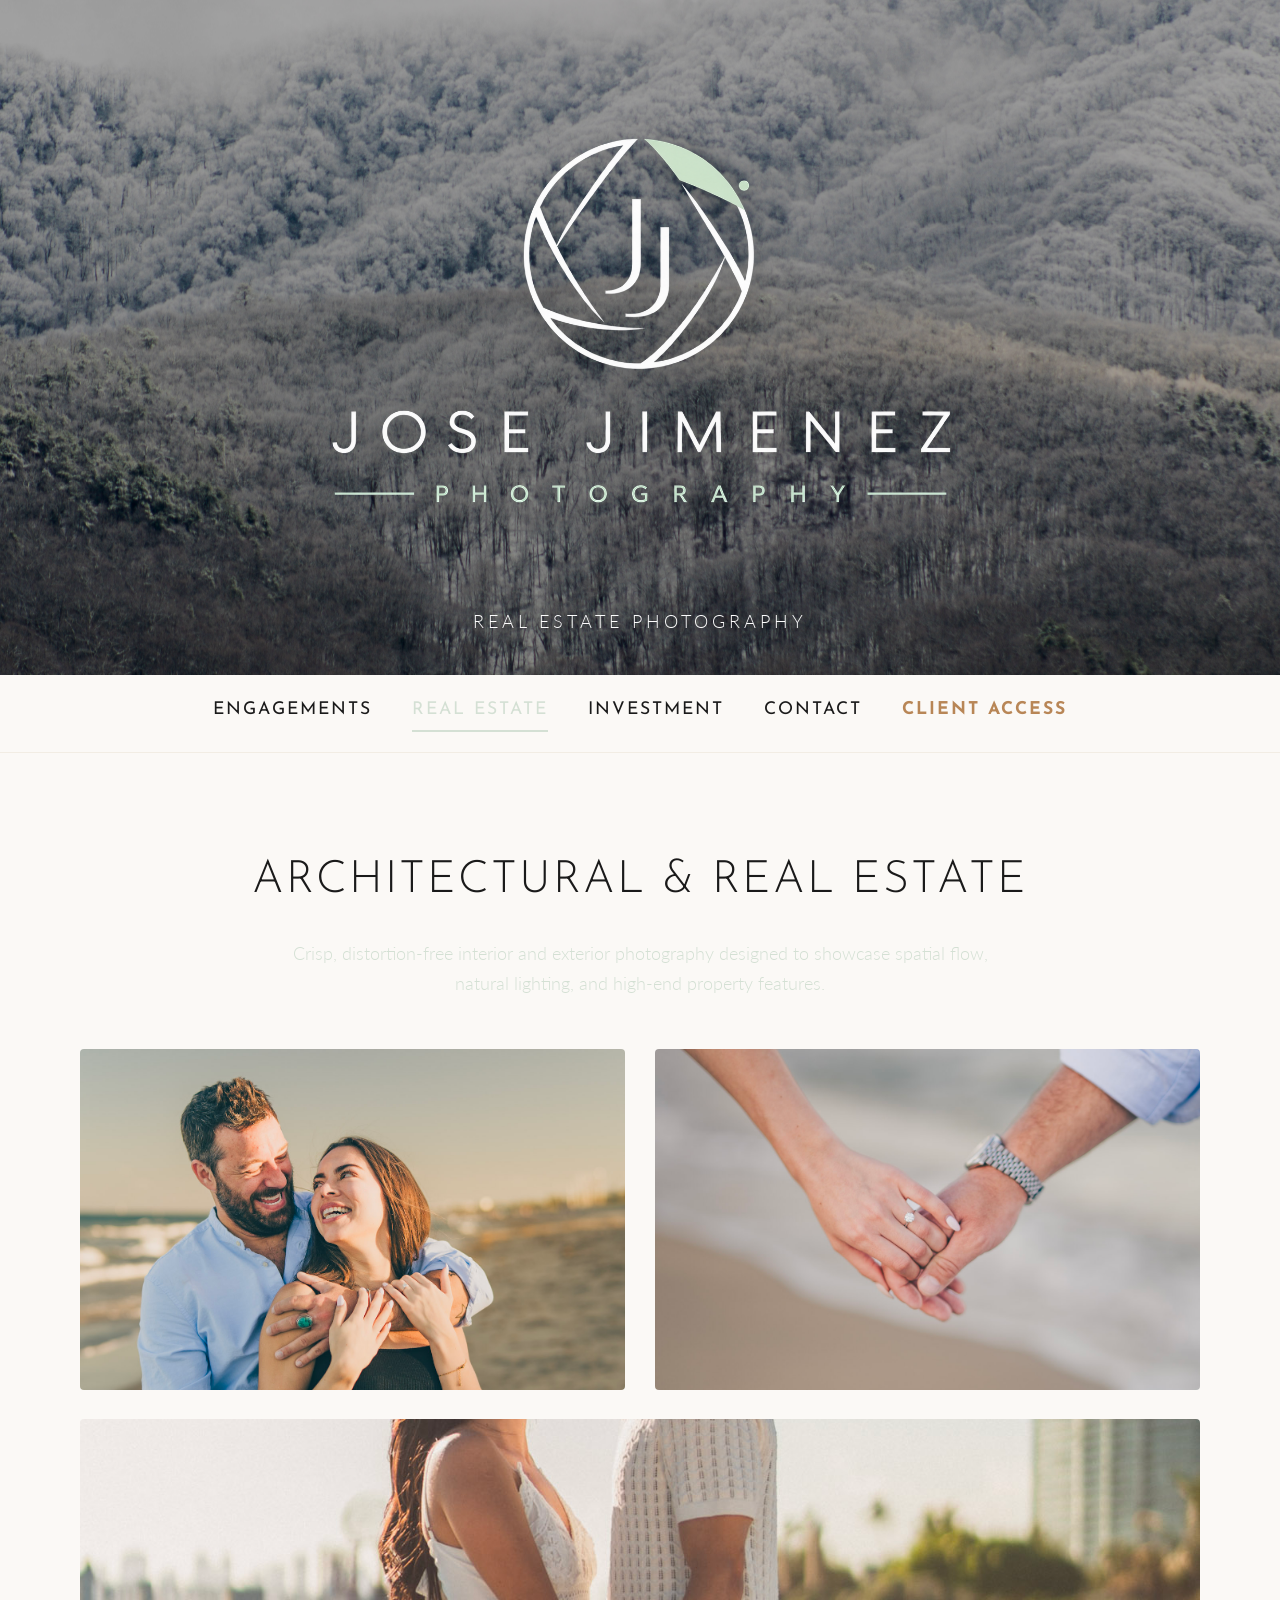
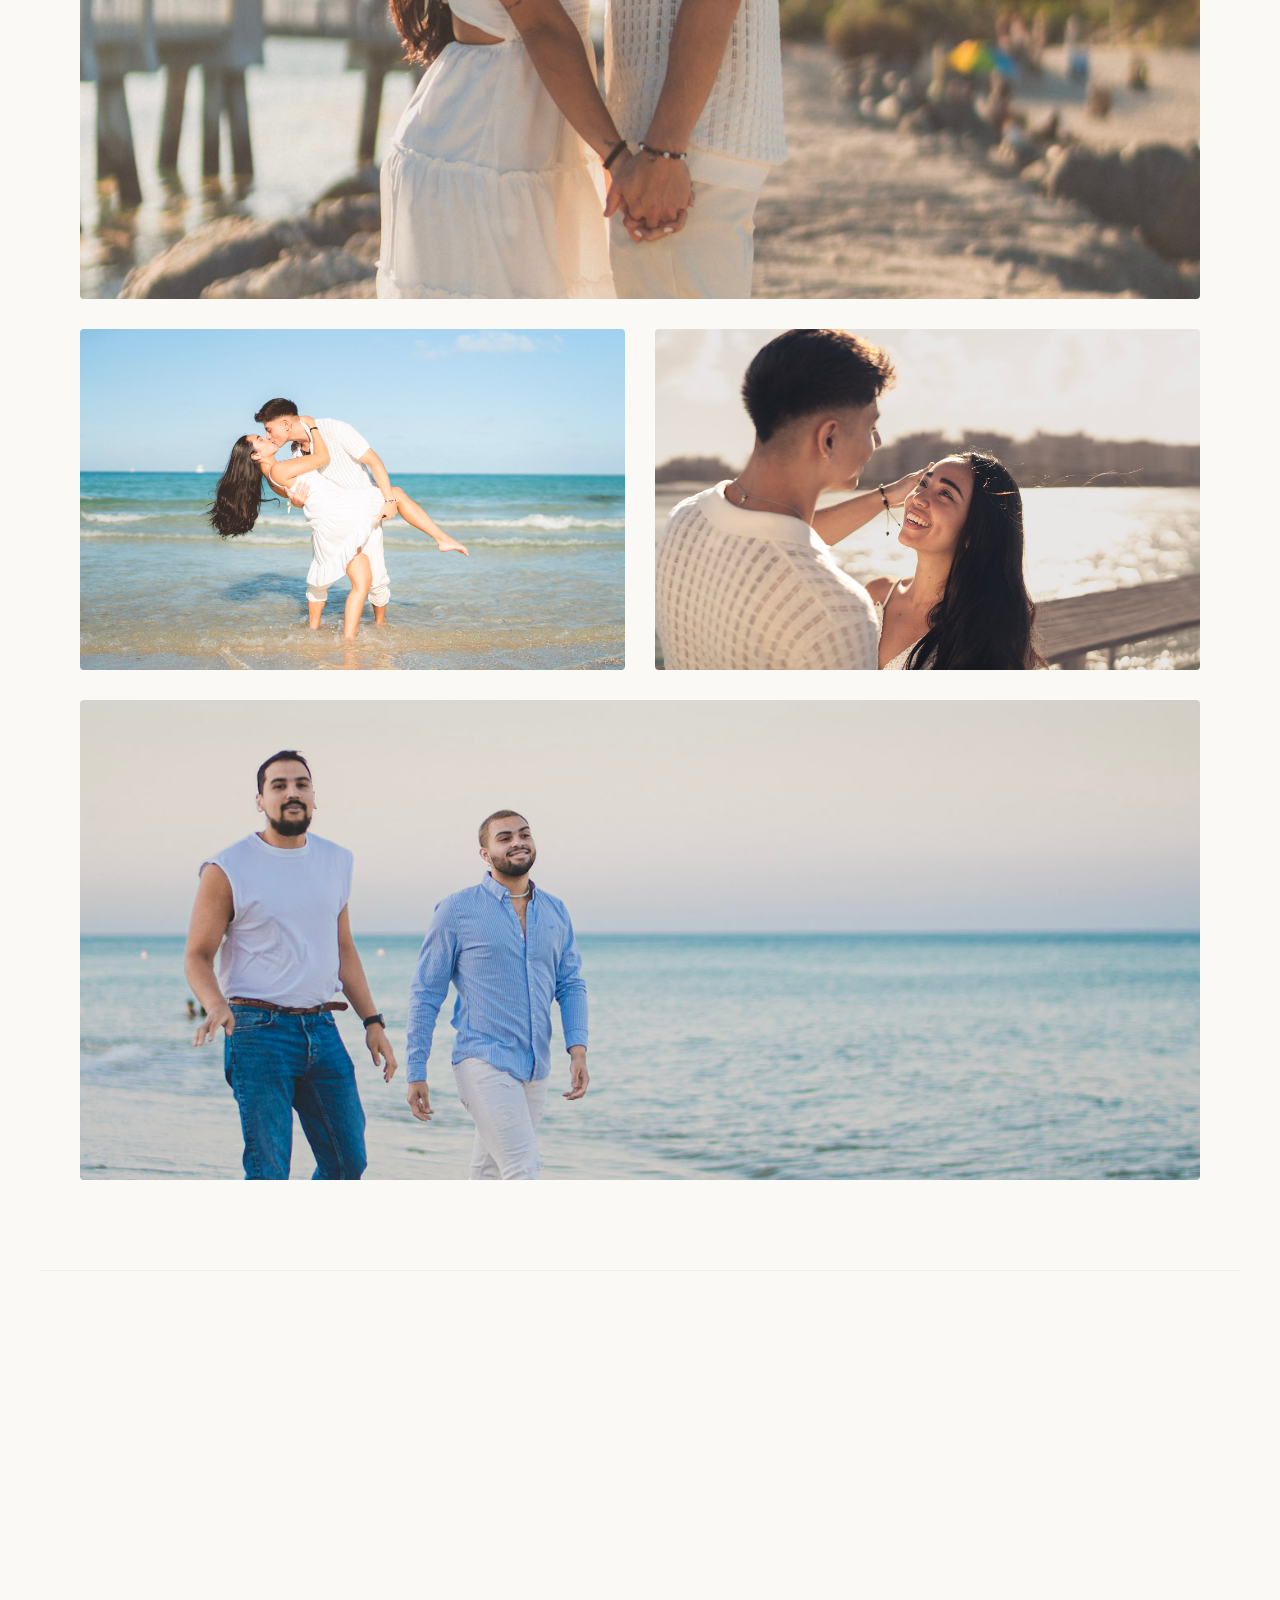
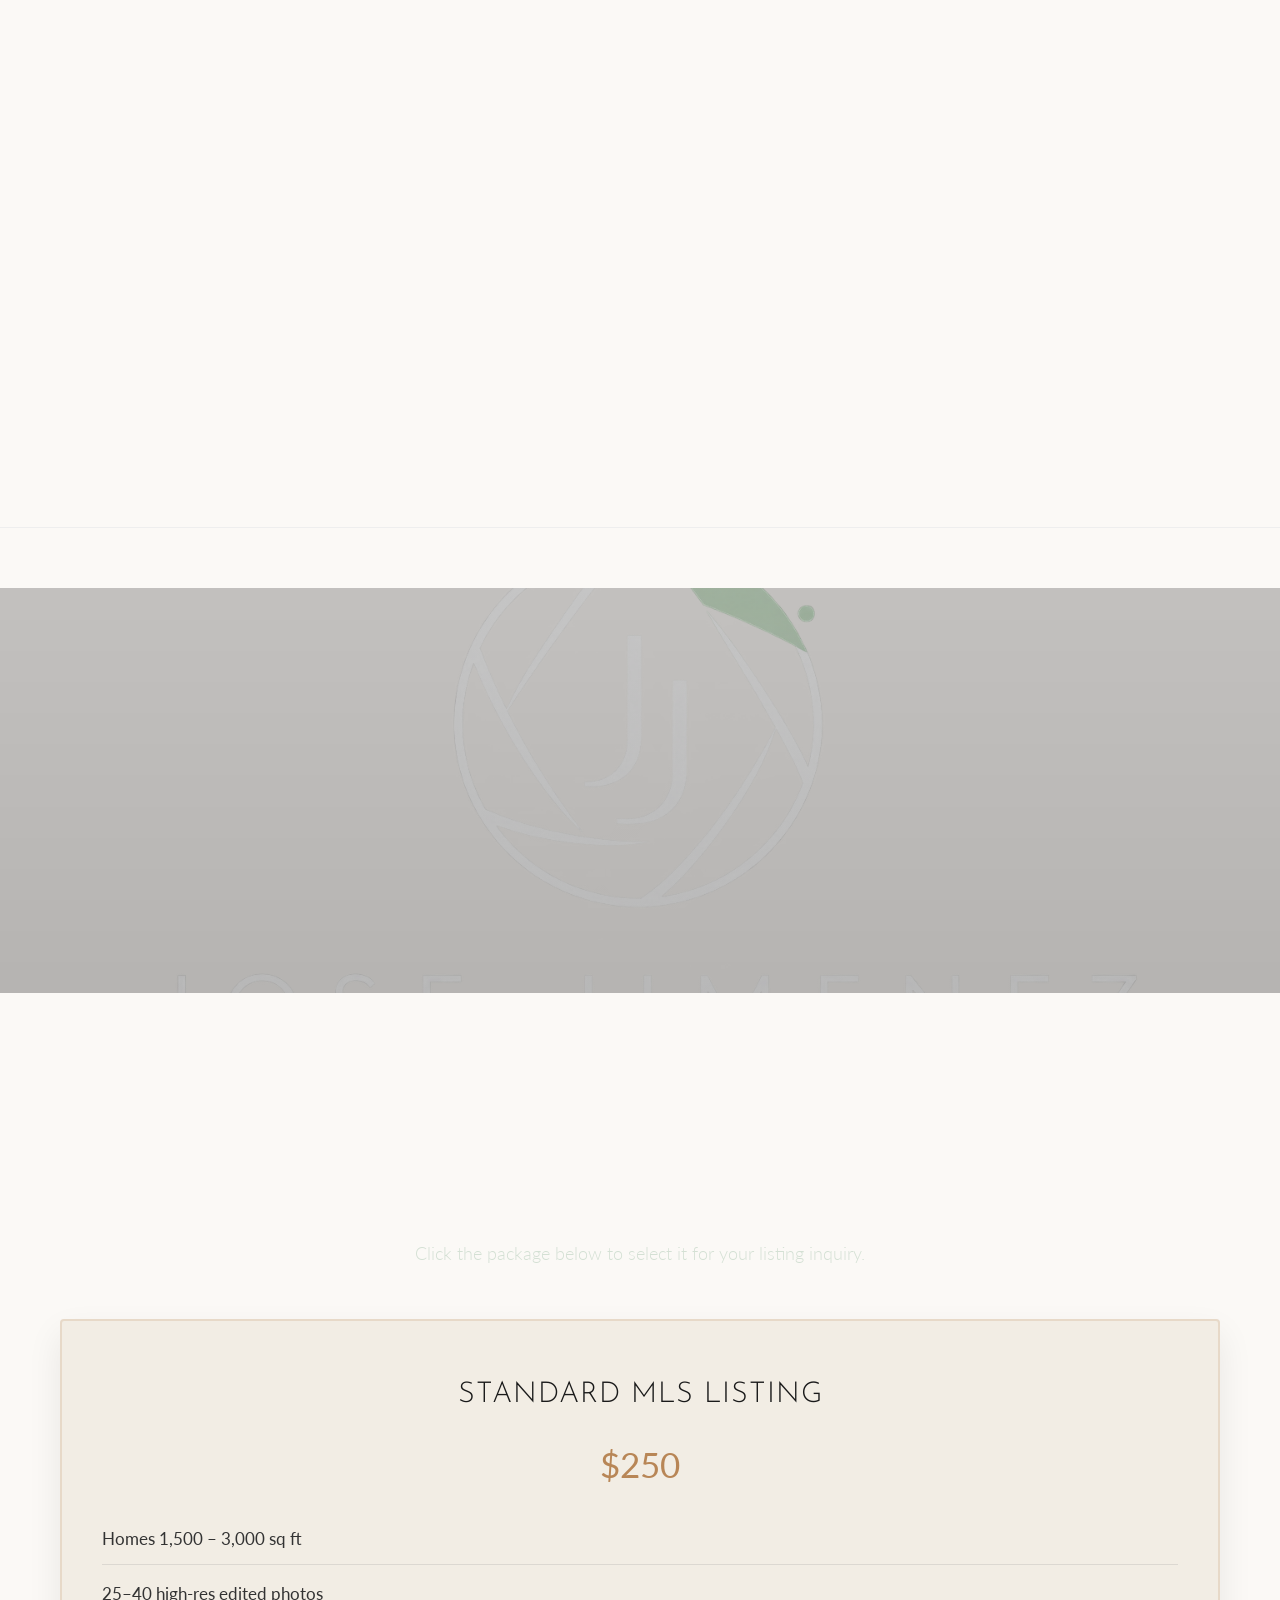
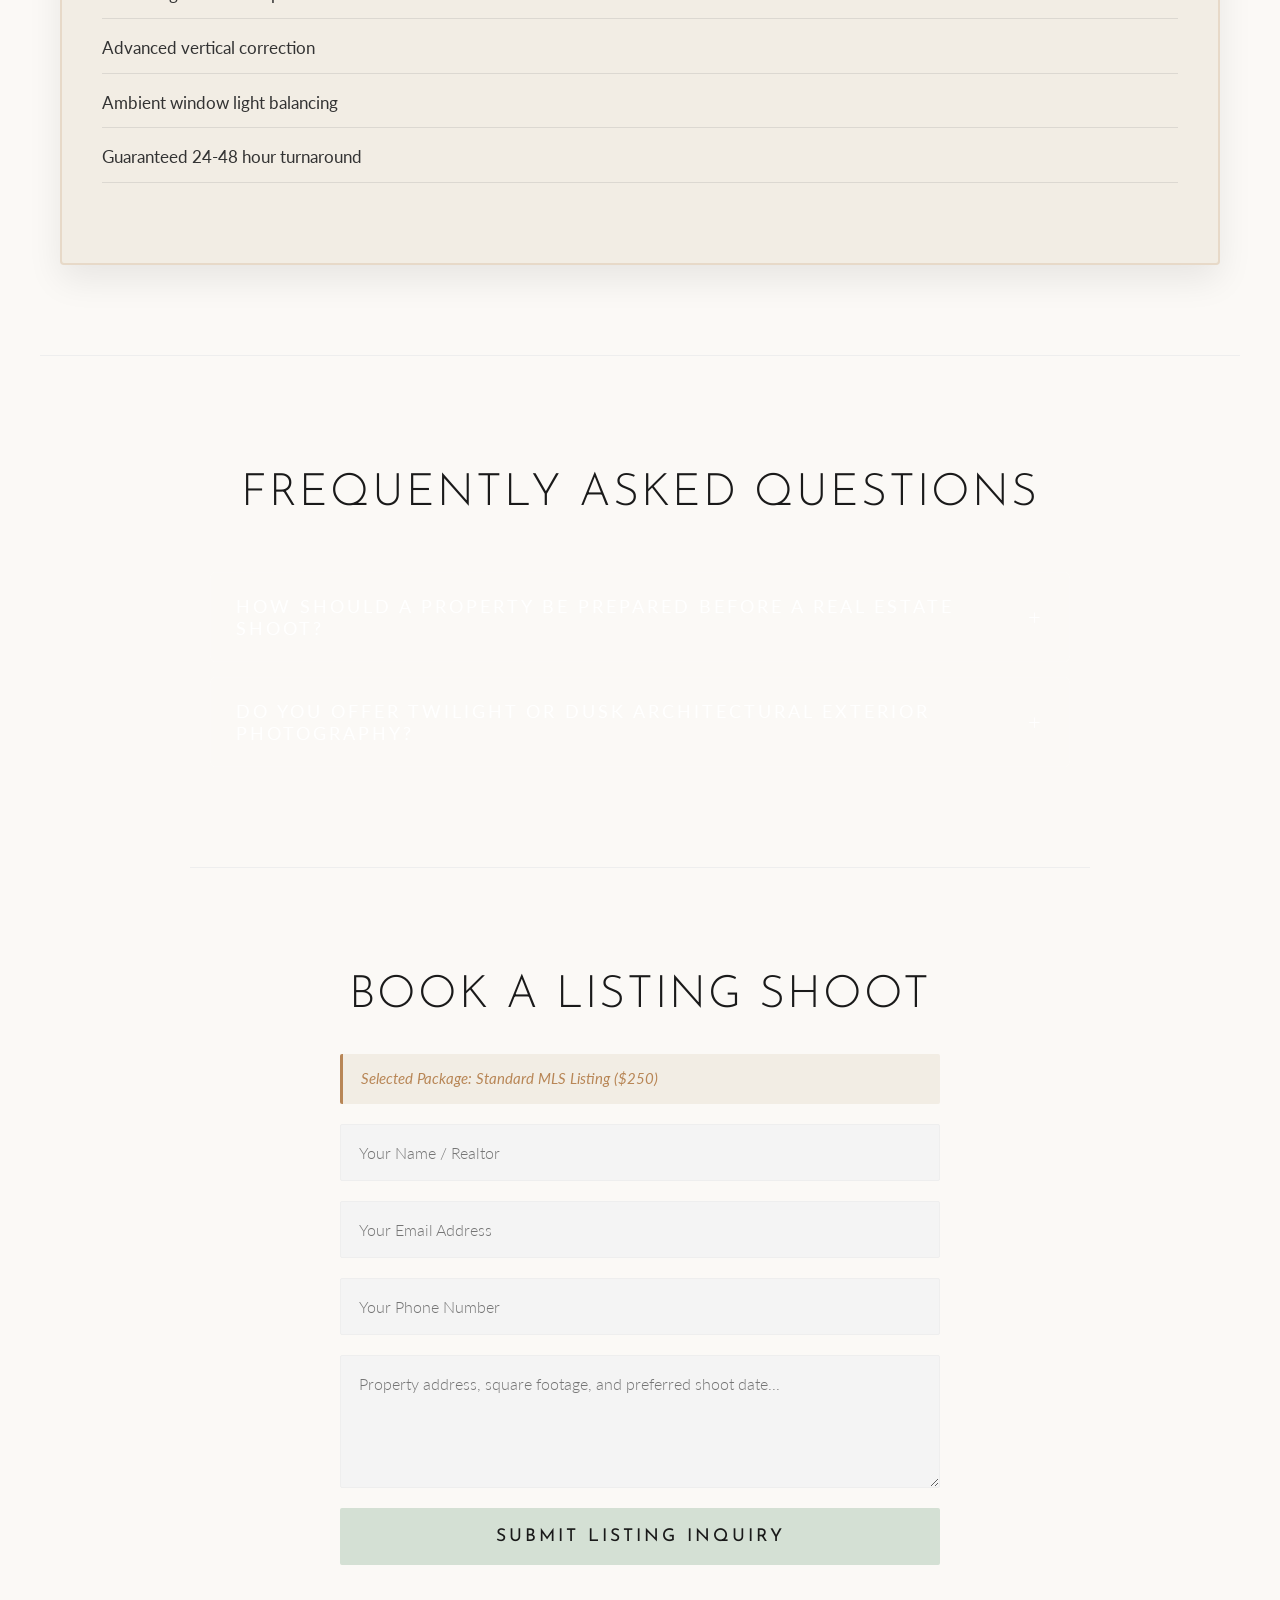
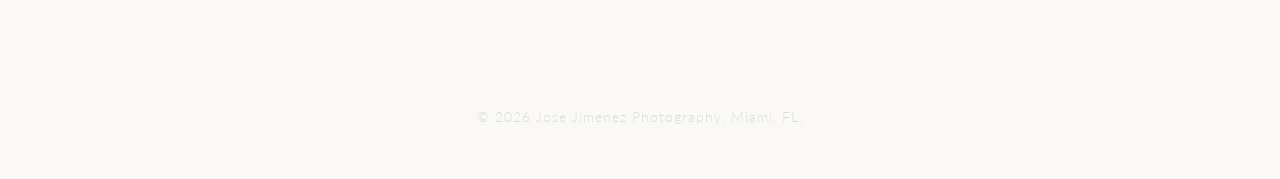
==== real-estate.html @ a9d84445 "FAQS" ====
<!DOCTYPE html>
<html lang="en">
<head>
    <meta charset="UTF-8">
    <meta name="viewport" content="width=device-width, initial-scale=1.0">
    <title>Jose Jimenez | Real Estate Photography</title>
    <link rel="stylesheet" href="style.css">
    <script src="script.js" defer></script>
	<link rel="icon" type="image/png" href="img/favicon.png">
</head>
<body class="real-estate-theme">

    <header class="realestate-hero">
		<div class="hero-bg"></div>
        <div class="hero-content reveal">
			<!-- Replaces the written name with your custom aperture logo graphic -->
			<img src="img/logo.png" alt="Jose Jimenez Photography" class="hero-logo">
			<p>Real Estate Photography</p>
		</div>
        
    </header>

    <nav>
        <a href="index.html">Engagements</a>
        <a href="real-estate.html" class="active">Real Estate</a>
        <a href="#pricing">Investment</a>
        <a href="#contact">Contact</a>
		<a href="https://josejsphoto.pixieset.com/?t=real+estate" target="_blank" class="client-portal-link">Client Access</a>
    </nav>

   <section id="real-estate">
        <h2 class="reveal">Architectural & Real Estate</h2>
        <p class="section-desc reveal">Crisp, distortion-free interior and exterior photography designed to showcase spatial flow, natural lighting, and high-end property features.</p>
        <div class="real-estate-gallery">
            <img src="img/engagements/5-DSC01386.jpg" alt="Couple laughing on beach golden hour">
            <img src="img/engagements/2-DSC01617.jpg" alt="Engagement ring detail shot">
            <img src="img/engagements/8-DSC07716.jpg" alt="Couple kissing on rocky jetty">
            <img src="img/engagements/11-DSC07548.jpg" alt="Couple playing in shallow ocean water">
            <img src="img/engagements/14-DSC07421.jpg" alt="Intimate close-up portrait by the water">
            <img src="img/engagements/7-DSC07952.jpg" alt="Couple walking relaxed on shoreline">
        </div>
    </section>
	<!-- Real Estate Carousel Section -->
    <section class="carousel-section">
        <h2 class="reveal" style="text-align: center; margin-bottom: 40px;">Property Highlights</h2>
        <div class="carousel-container reveal">
            <button class="carousel-btn prev">&#10094;</button>
            <div class="carousel-track" id="dynamic-real-estate-carousel-track">
                <!-- Populated automatically by JavaScript -->
            </div>
            <button class="carousel-btn next">&#10095;</button>
        </div>
    </section>

    <!-- Mid-Page Parallax Divider Banner -->
    <div class="divider-banner">
        <div class="divider-bg divider-realestate-bg"></div>
    </div>

    <section id="pricing">
        <h2 class="reveal">Real Estate Investment</h2>
        <p class="section-desc reveal">Click the package below to select it for your listing inquiry.</p>
        <div class="pricing-grid">
            <div class="pricing-card reveal selected-card" data-package="Standard MLS Listing ($250)">
                <h3>Standard MLS Listing</h3>
                <div class="price">$250</div>
                <ul>
                    <li>Homes 1,500 – 3,000 sq ft</li>
                    <li>25–40 high-res edited photos</li>
                    <li>Advanced vertical correction</li>
                    <li>Ambient window light balancing</li>
                    <li>Guaranteed 24-48 hour turnaround</li>
                </ul>
            </div>
        </div>
    </section>
	<!-- Frequently Asked Questions Section -->
    <section id="faq" class="faq-section">
        <h2 class="reveal" style="text-align: center; margin-bottom: 40px;">Frequently Asked Questions</h2>
        
        <div class="faq-container reveal">
            <!-- Real Estate Specific Questions -->
            <div class="faq-item">
                <button class="faq-question">
                    <span>How should a property be prepared before a real estate shoot?</span>
                    <span class="faq-icon">+</span>
                </button>
                <div class="faq-answer">
                    <p>Prior to arrival, we recommend a clean sweep: declutter countertops, tuck away personal items, turn on all interior lights and lamps, and open all window blinds to maximize natural light and spatial flow.</p>
                </div>
            </div>

            <div class="faq-item">
                <button class="faq-question">
                    <span>Do you offer twilight or dusk architectural exterior photography?</span>
                    <span class="faq-icon">+</span>
                </button>
                <div class="faq-answer">
                    <p>Yes. Twilight shoots capture dramatic evening lighting, vibrant sky tones, and a warm interior glow that instantly elevates high-end luxury listings and stands out on the MLS.</p>
                </div>
            </div>
        </div>
    </section>
    <section id="contact">
        <h2>Book a Listing Shoot</h2>
        <form class="reveal" id="contact-form">
            <!-- Live feedback indicator -->
            <div class="selected-package-indicator" id="package-display">Selected Package: Standard MLS Listing ($250)</div>
            
            <!-- Hidden input -->
            <input type="hidden" name="selected_package" id="selected-package-input" value="Standard MLS Listing ($250)">
            
            <input type="text" name="name" placeholder="Your Name / Realtor" required>
            <input type="email" name="email" placeholder="Your Email Address" required>
            <input type="tel" name="phone" placeholder="Your Phone Number" required>
            <textarea name="message" rows="5" placeholder="Property address, square footage, and preferred shoot date..." required></textarea>
            <button type="submit">Submit Listing Inquiry</button>
        </form>
    </section>

    <footer>
        <p>&copy; 2026 Jose Jimenez Photography. Miami, FL.</p>
    </footer>
	<!-- Lightbox Modal for Full-Size Image Viewing with Navigation -->
	<div id="lightbox-modal" class="lightbox">
		<span class="lightbox-close">&times;</span>
		<button class="lightbox-nav lightbox-prev">&#10094;</button>
		<img class="lightbox-content" id="lightbox-img" alt="Enlarged View">
		<button class="lightbox-nav lightbox-next">&#10095;</button>
	</div>
</body>
</html>
---- style.css ----
/* Import Google Fonts: Josefin Sans and Lato */
@import url('https://fonts.googleapis.com/css2?family=Josefin+Sans:wght@300;400&family=Lato:wght@300;400;700&display=swap');

/* ==========================================
   GLOBAL THEME VARIABLES (System Dark/Light)
   ========================================== */
:root {
    /* Default Light Mode */
    --bg: #fdfdfd;
    --surface: #f4f4f4;
    --secondary: #f4f4f4;
    --primary: #1a1a1a;
    --text: #333333;
    --card-bg: #ffffff;
    --accent: #d4e0d4;
    --pastel-green: #d4e0d4;
    --green-hover: #b8ccb8;
    --border-color: #eee;

    /* Real Estate Warm & Wood Notes (Light Mode) */
    --re-bg: #fbf9f6;         /* Warm Alabaster */
    --re-surface: #f2ede4;    /* Soft Warm Linen */
    --re-wood-dark: #3a2e26;  /* Rich Walnut */
    --re-wood-warm: #b88656;  /* Amber Teak Accent */
    --re-text: #2c2521;       /* Deep Espresso Text */
}

/* Automatic Device Dark Mode Detection */
@media (prefers-color-scheme: dark) {
    :root {
        --bg: #1a1a1a;
        --surface: #242424;
        --secondary: #242424;
        --primary: #fdfdfd;
        --text: #e0e0e0;
        --card-bg: #222222;
        --accent: #d4e0d4;
        --pastel-green: #d4e0d4;
        --green-hover: #c2d1c2;
        --border-color: #333333;

        /* Real Estate Warm & Wood Notes (Dark Mode) */
        --re-bg: #141210;         /* Deep Charcoal-Black */
        --re-surface: #1e1a17;    /* Dark Espresso Surface */
        --re-wood-dark: #f2ede4;  /* Light Warm Cream Contrast */
        --re-wood-warm: #d49f6b;  /* Warm Honey Oak Accent */
        --re-text: #f5f2ed;       /* Warm Off-White Text */
    }
}

/* ==========================================
   BASE & LAYOUT STYLES
   ========================================== */
* { 
    margin: 0; 
    padding: 0; 
    box-sizing: border-box; 
}

body { 
    font-family: 'Lato', sans-serif; 
    font-weight: 400;
    color: var(--text); 
    background: var(--bg); 
    line-height: 1.7; 
    overflow-x: hidden;
    transition: background-color 0.3s ease, color 0.3s ease;
}

h1, h2, h3 {
    font-family: 'Josefin Sans', sans-serif;
    font-weight: 300;
    color: var(--primary);
}

/* Navigation */
nav { 
    display: flex; 
    justify-content: center; 
    gap: 40px; 
    padding: 20px; 
    background: var(--bg); 
    position: sticky; 
    top: 0; 
    z-index: 100; 
    border-bottom: 1px solid var(--border-color); 
    backdrop-filter: blur(8px); 
}

nav a { 
    text-decoration: none; 
    color: var(--primary); 
    font-family: 'Josefin Sans', sans-serif; 
    font-weight: 400; 
    font-size: 1.1rem; 
    text-transform: uppercase; 
    letter-spacing: 2px; 
    transition: color 0.3s, border-bottom 0.3s; 
    padding-bottom: 5px; 
    border-bottom: 2px solid transparent; 
}

nav a:hover, nav a.active { 
    color: var(--accent); 
    border-bottom: 2px solid var(--pastel-green); 
}

/* Main Hero Banner Parallax */
header { 
    height: 75vh; 
    display: flex; 
    flex-direction: column; 
    justify-content: center; 
    align-items: center; 
    text-align: center; 
    padding: 20px;
    position: relative;
    overflow: hidden;
}

.hero-bg, .divider-bg {
    position: absolute;
    top: -50%;
    left: 0;
    width: 100%;
    height: 200%;
    background-size: cover;
    background-repeat: no-repeat;
    will-change: transform;
    z-index: 0;
}

.engagement-hero .hero-bg {
    background: linear-gradient(rgba(0, 0, 0, 0.3), rgba(0, 0, 0, 0.4)), url('img/engagements/9-DSC07675.jpg') center center / cover no-repeat fixed;
    background-position: center;
}

.realestate-hero .hero-bg {
    background: linear-gradient(rgba(0, 0, 0, 0.3), rgba(0, 0, 0, 0.4)), url('img/real-estate/2-DSC06690.jpg') center center / cover no-repeat fixed;
    background-position: center;
}

header h1, header p, .hero-content {
    position: relative;
    z-index: 1;
}

header h1 { 
    font-size: 4.5rem; 
    letter-spacing: 6px; 
    text-transform: uppercase; 
    color: #fff; 
    text-shadow: 0 4px 15px rgba(0,0,0,0.4); 
}

header p { 
    font-size: 1.15rem; 
    font-weight: 300; 
    color: #fdfdfd; 
    margin-top: 15px; 
    letter-spacing: 4px; 
    text-transform: uppercase; 
    font-family: 'Lato', sans-serif; 
    text-shadow: 0 2px 10px rgba(0,0,0,0.4); 
}

/* Hero Logo Replacement */
.hero-logo {
    max-width: 800px;
    width: 100%;
    height: auto;
    margin-bottom: 12px;
    filter: drop-shadow(0 4px 15px rgba(0, 0, 0, 0.4));
}
/* Highlight the Client Access nav item */
.client-portal-link {
    color: var(--re-wood-warm, var(--primary)) !important;
    font-weight: 700 !important;
}
/* Mid-Page Parallax Divider Banners */
.divider-banner {
    height: 45vh;
    margin: 60px 0;
    position: relative;
    overflow: hidden;
    display: flex;
    align-items: center;
    justify-content: center;
}

.divider-engagement-bg {
    background: linear-gradient(rgba(0, 0, 0, 0.2), rgba(0, 0, 0, 0.3)), 
                url('img/engagements/1-DSC01633.jpg') center center / cover no-repeat;
    background-position: center 1%;            
}

.divider-realestate-bg {
    background: linear-gradient(rgba(0, 0, 0, 0.2), rgba(0, 0, 0, 0.3)), 
                url('img/real-estate/1.png') center center / cover no-repeat;
     background-position: center 20%;
}

section { 
    padding: 90px 20px; 
    max-width: 1200px; 
    margin: 0 auto; 
    border-bottom: 1px solid var(--border-color); 
}

section:last-of-type { 
    border-bottom: none; 
}

h2 { 
    text-align: center; 
    font-size: 2.8rem; 
    margin-bottom: 20px; 
    letter-spacing: 2px; 
    text-transform: uppercase; 
}

.section-desc { 
    text-align: center; 
    max-width: 700px; 
    margin: 0 auto 50px; 
    color: var(--accent); 
    font-size: 1.1rem; 
    font-weight: 300; 
}

.gallery { 
    display: grid; 
    grid-template-columns: repeat(auto-fit, minmax(350px, 1fr)); 
    gap: 30px; 
}

.gallery img { 
    width: 100%; 
    height: 500px; 
    object-fit: cover; 
    border-radius: 2px; 
    transition: transform 0.5s ease, box-shadow 0.5s ease; 
    background: #eee; 
}

.gallery img:hover { 
    transform: translateY(-5px) scale(1.02); 
    box-shadow: 0 15px 30px rgba(0,0,0,0.15); 
}

.pricing-grid { 
    display: grid; 
    grid-template-columns: repeat(auto-fit, minmax(300px, 1fr)); 
    gap: 40px; 
    margin-top: 50px; 
}

.pricing-card { 
    background: var(--card-bg); 
    color: var(--text);
    padding: 50px 40px; 
    border-radius: 4px; 
    text-align: center; 
    cursor: pointer;
    border: 2px solid transparent;
    transition: transform 0.4s cubic-bezier(0.25, 0.46, 0.45, 0.94), 
                box-shadow 0.4s cubic-bezier(0.25, 0.46, 0.45, 0.94), 
                border-color 0.3s ease;
    box-shadow: 0 4px 15px rgba(0, 0, 0, 0.04); 
}

.pricing-card:hover { 
    transform: translateY(-5px); 
}

.pricing-card.selected-card {
    border-color: var(--primary);
    box-shadow: 0 15px 35px rgba(0, 0, 0, 0.08);
}

.pricing-card h3 { 
    margin-bottom: 15px; 
    font-size: 1.8rem; 
    letter-spacing: 1px; 
    text-transform: uppercase; 
}

.pricing-card .price { 
    font-size: 2.2rem; 
    font-weight: 400; 
    margin-bottom: 30px; 
    font-family: 'Lato', sans-serif; 
    color: var(--primary); 
}

.pricing-card ul { 
    list-style: none; 
    text-align: left; 
    margin-bottom: 30px; 
}

.pricing-card ul li { 
    margin-bottom: 15px; 
    font-size: 1.05rem; 
    font-weight: 400; 
    border-bottom: 1px solid rgba(128, 128, 128, 0.2); 
    padding-bottom: 10px; 
    color: var(--text); 
}

form { 
    display: flex; 
    flex-direction: column; 
    gap: 20px; 
    max-width: 600px; 
    margin: 0 auto; 
}

input, select, textarea { 
    width: 100%; 
    padding: 18px; 
    border: 1px solid var(--border-color); 
    border-radius: 2px; 
    font-family: 'Lato', sans-serif; 
    font-size: 1rem; 
    font-weight: 300; 
    background: var(--surface); 
    color: var(--text);
    transition: border-color 0.3s; 
}

input:focus, select:focus, textarea:focus { 
    outline: none; 
    border-color: var(--pastel-green); 
    background: var(--card-bg); 
}

button { 
    padding: 20px; 
    background: var(--pastel-green); 
    color: var(--primary); 
    border: none; 
    border-radius: 2px; 
    cursor: pointer; 
    text-transform: uppercase; 
    letter-spacing: 3px; 
    font-family: 'Josefin Sans', sans-serif; 
    font-size: 1.1rem; 
    font-weight: 400; 
    transition: background 0.3s, color 0.3s; 
}

button:hover { 
    background: var(--green-hover); 
    color: var(--primary); 
}

/* Live Selected Package Indicator & Add-on Box */
.selected-package-indicator {
    font-family: 'Lato', sans-serif;
    font-size: 0.95rem;
    color: var(--accent);
    font-style: italic;
    background: var(--surface);
    padding: 12px 18px;
    border-left: 3px solid var(--pastel-green);
    border-radius: 2px;
}

.addon-container {
    background: var(--surface);
    border: 1px solid var(--border-color);
    padding: 16px 20px;
    border-radius: 2px;
    display: flex;
    align-items: center;
    gap: 12px;
    font-family: 'Lato', sans-serif;
    font-size: 0.95rem;
    color: var(--text);
    transition: all 0.3s ease;
}

.addon-container input[type="checkbox"] {
    width: 18px;
    height: 18px;
    accent-color: var(--primary);
    cursor: pointer;
}

.addon-container label {
    cursor: pointer;
    font-weight: 400;
}

footer { 
    text-align: center; 
    padding: 50px; 
    color: var(--accent); 
    font-size: 0.9rem; 
    font-weight: 300; 
    letter-spacing: 1px; 
}

/* Modern Sleek Carousel */
.carousel-section {
    padding: 90px 0;
    max-width: 100%;
    overflow: hidden;
    border-bottom: 1px solid var(--border-color);
}

.carousel-container {
    position: relative;
    max-width: 1300px;
    margin: 0 auto;
    padding: 0 40px;
}

.carousel-track {
    display: flex;
    gap: 30px;
    overflow-x: auto;
    scroll-snap-type: x mandatory;
    scroll-behavior: smooth;
    -webkit-overflow-scrolling: touch;
    padding: 20px 0;
}

.carousel-track::-webkit-scrollbar {
    display: none;
}

.carousel-card {
    flex: 0 0 400px;
    height: 520px;
    scroll-snap-align: start;
    border-radius: 2px;
    overflow: hidden;
    background: var(--surface);
    position: relative;
    box-shadow: 0 10px 30px rgba(0,0,0,0.04);
}

.carousel-card img {
    width: 100%;
    height: 100%;
    object-fit: cover;
    transition: transform 0.6s cubic-bezier(0.25, 0.46, 0.45, 0.94);
}

.carousel-card:hover img {
    transform: scale(1.04);
}

/* Carousel Navigation Buttons */
.carousel-btn {
    position: absolute;
    top: 50%;
    transform: translateY(-50%);
    background: var(--card-bg);
    border: 1px solid var(--border-color);
    color: var(--primary);
    width: 55px;
    height: 55px;
    border-radius: 50%;
    cursor: pointer;
    z-index: 10;
    display: flex;
    align-items: center;
    justify-content: center;
    font-size: 1.2rem;
    transition: all 0.3s ease;
    box-shadow: 0 4px 20px rgba(0,0,0,0.08);
}

.carousel-btn:hover {
    background: var(--pastel-green);
    border-color: var(--pastel-green);
}

.carousel-btn.prev { left: -10px; }
.carousel-btn.next { right: -10px; }

/* Floating Success Toast Notification */
.toast-notification {
    position: fixed;
    bottom: 30px;
    right: 30px;
    background: var(--primary);
    color: var(--bg);
    padding: 16px 28px;
    border-radius: 4px;
    font-family: 'Lato', sans-serif;
    font-size: 0.95rem;
    letter-spacing: 1px;
    box-shadow: 0 10px 30px rgba(0,0,0,0.15);
    transform: translateY(100px);
    opacity: 0;
    transition: all 0.4s cubic-bezier(0.25, 0.46, 0.45, 0.94);
    z-index: 1000;
}

.toast-notification.show {
    transform: translateY(0);
    opacity: 1;
}

/* Apple-style Smooth Scroll Reveal Classes (Only active when JS is running) */
body.js-loaded .reveal {
    opacity: 0;
    transform: translateY(40px);
    transition: all 0.8s cubic-bezier(0.25, 0.46, 0.45, 0.94);
}

body.js-loaded .reveal.active {
    opacity: 1;
    transform: translateY(0);
}

/* ==========================================
   REAL ESTATE PAGE: WARM WOOD THEME OVERRIDES
   ========================================== */
body.real-estate-theme {
    background-color: var(--re-bg);
    color: var(--re-text);
}

body.real-estate-theme nav {
    background-color: var(--re-bg);
    border-bottom: 1px solid var(--re-surface);
}

body.real-estate-theme .pricing-card {
    background: var(--re-surface);
    border-color: rgba(184, 134, 86, 0.2);
}

body.real-estate-theme .pricing-card .price {
    color: var(--re-wood-warm);
}

body.real-estate-theme .addon-container {
    background: var(--re-surface);
    border-color: rgba(184, 134, 86, 0.3);
    color: var(--re-text);
}

body.real-estate-theme .selected-package-indicator {
    background: var(--re-surface);
    border-left-color: var(--re-wood-warm);
    color: var(--re-wood-warm);
}
/* ==========================================
   MOBILE RESPONSIVENESS FIXES (Phones & Small Viewports)
   ========================================== */
@media (max-width: 768px) {
    /* Make Navigation Scrollable & Compact on Mobile */
    nav {
        gap: 20px;
        padding: 15px 20px;
        justify-content: flex-start;
        overflow-x: auto;
        -webkit-overflow-scrolling: touch;
        white-space: nowrap;
    }

    nav::-webkit-scrollbar {
        display: none; /* Hide scrollbar for a clean Apple aesthetic */
    }

    nav a {
        font-size: 0.9rem;
        letter-spacing: 1px;
    }

    /* Scale Down Hero Logo & Subtitle for Phones */
    .hero-logo {
        max-width: 240px;
    }

    header p {
        font-size: 0.85rem;
        letter-spacing: 2px;
        padding: 0 15px;
    }

    /* Adjust Section Headings for Mobile */
    h2 {
        font-size: 2.1rem;
    }

    section {
        padding: 60px 15px;
    }

    /* Adjust Carousel Card Width for Smaller Screens */
    .carousel-card {
        flex: 0 0 300px;
        height: 400px;
    }
}
/* ==========================================
   EDITORIAL GALLERY SCROLL-IN ANIMATION
   ========================================== */
.gallery img {
    opacity: 0;
    transition: transform 0.8s cubic-bezier(0.16, 1, 0.3, 1), 
                opacity 0.8s cubic-bezier(0.16, 1, 0.3, 1);
    will-change: transform, opacity;
}

/* Odd images start shifted left */
.gallery img:nth-child(odd) {
    transform: translateX(-60px) translateY(30px);
}

/* Even images start shifted right */
.gallery img:nth-child(even) {
    transform: translateX(60px) translateY(30px);
}

/* When active, they glide home */
.gallery img.active {
    opacity: 1;
    transform: translateX(0) translateY(0);
}
/* Smooth Hover Zoom Effect for Gallery Images */
.gallery img.active:hover {
    transform: scale(1.03);
    transition: transform 0.4s cubic-bezier(0.16, 1, 0.3, 1), box-shadow 0.4s ease;
    box-shadow: 0 15px 30px rgba(0, 0, 0, 0.3);
    cursor: pointer;
}
/* ==========================================
   LIGHTBOX MODAL STYLES
   ========================================== */
.lightbox {
    display: none;
    position: fixed;
    z-index: 2000;
    top: 0;
    left: 0;
    width: 100%;
    height: 100%;
    background-color: rgba(0, 0, 0, 0.92);
    backdrop-filter: blur(10px);
    -webkit-backdrop-filter: blur(10px);
    justify-content: center;
    align-items: center;
    opacity: 0;
    transition: opacity 0.3s ease;
}

.lightbox.show {
    display: flex;
    opacity: 1;
}

.lightbox-content {
    max-width: 90%;
    max-height: 85vh;
    object-fit: contain;
    border-radius: 4px;
    box-shadow: 0 25px 50px rgba(0, 0, 0, 0.6);
    transform: scale(0.95);
    transition: transform 0.4s cubic-bezier(0.16, 1, 0.3, 1);
}

.lightbox.show .lightbox-content {
    transform: scale(1);
}

.lightbox-close {
    position: absolute;
    top: 25px;
    right: 35px;
    color: #fff;
    font-size: 45px;
    font-weight: 200;
    cursor: pointer;
    transition: color 0.2s ease;
    z-index: 2001;
}

.lightbox-close:hover {
    color: #d4af37;
}
/* ==========================================
   LIGHTBOX NAVIGATION BUTTONS & TOUCH STYLES
   ========================================== */
.lightbox-nav {
    position: absolute;
    top: 50%;
    transform: translateY(-50%);
    background: rgba(255, 255, 255, 0.1);
    color: #fff;
    border: none;
    font-size: 28px;
    padding: 15px 20px;
    cursor: pointer;
    border-radius: 50%;
    transition: background 0.3s ease, color 0.3s ease, transform 0.2s ease;
    z-index: 2001;
    user-select: none;
}

.lightbox-nav:hover {
    background: rgba(255, 255, 255, 0.25);
    color: #d4af37;
    transform: translateY(-50%) scale(1.05);
}

.lightbox-prev {
    left: 30px;
}

.lightbox-next {
    right: 30px;
}

/* Mobile Adjustments for Lightbox Arrows */
@media (max-width: 768px) {
    .lightbox-nav {
        padding: 10px 14px;
        font-size: 20px;
    }
    .lightbox-prev {
        left: 12px;
    }
    .lightbox-next {
        right: 12px;
    }
}
/* ==========================================
   REAL ESTATE CINEMATIC LANDSCAPE GALLERY
   ========================================== */
.real-estate-gallery {
    display: grid;
    grid-template-columns: repeat(2, 1fr);
    gap: 30px;
    max-width: 1300px;
    margin: 0 auto;
    padding: 0 20px;
}

.real-estate-gallery img {
    width: 100%;
    height: auto;
    aspect-ratio: 16 / 10; /* Clean cinematic horizontal ratio */
    object-fit: cover;
    border-radius: 4px;
    opacity: 0;
    transform: translateY(30px);
    transition: transform 0.8s cubic-bezier(0.16, 1, 0.3, 1), 
                opacity 0.8s cubic-bezier(0.16, 1, 0.3, 1);
    will-change: transform, opacity;
}

/* Make every 3rd image span both columns for an architectural feature look */
.real-estate-gallery img:nth-child(3n) {
    grid-column: span 2;
    aspect-ratio: 21 / 9; /* Ultra-wide panoramic feel */
}

.real-estate-gallery img.active {
    opacity: 1;
    transform: translateY(0);
}

.real-estate-gallery img.active:hover {
    transform: scale(1.02);
    transition: transform 0.4s cubic-bezier(0.16, 1, 0.3, 1), box-shadow 0.4s ease;
    box-shadow: 0 20px 40px rgba(0, 0, 0, 0.4);
    cursor: pointer;
}

/* Mobile Responsiveness for Real Estate Gallery */
@media (max-width: 768px) {
    .real-estate-gallery {
        grid-template-columns: 1fr;
    }
    .real-estate-gallery img:nth-child(3n) {
        grid-column: span 1;
        aspect-ratio: 16 / 10;
    }
}
/* ==========================================
   FAQ SECTION STYLES
   ========================================== */
.faq-section {
    padding: 100px 20px;
    max-width: 900px;
    margin: 0 auto;
}

.faq-container {
    display: flex;
    flex-direction: column;
    gap: 15px;
}

.faq-item {
    background: rgba(255, 255, 255, 0.03);
    border: 1px solid rgba(255, 255, 255, 0.08);
    border-radius: 6px;
    overflow: hidden;
    transition: border-color 0.3s ease;
}

.faq-item:hover {
    border-color: rgba(212, 175, 55, 0.4);
}

.faq-question {
    width: 100%;
    background: none;
    border: none;
    color: #fff;
    font-family: inherit;
    font-size: 18px;
    font-weight: 400;
    text-align: left;
    padding: 22px 25px;
    cursor: pointer;
    display: flex;
    justify-content: space-between;
    align-items: center;
    transition: color 0.3s ease;
}

.faq-question:hover {
    color: #d4af37;
}

.faq-icon {
    font-size: 22px;
    font-weight: 300;
    transition: transform 0.3s cubic-bezier(0.16, 1, 0.3, 1);
}

.faq-item.active .faq-icon {
    transform: rotate(45deg);
    color: #d4af37;
}

.faq-answer {
    max-height: 0;
    overflow: hidden;
    transition: max-height 0.4s cubic-bezier(0.16, 1, 0.3, 1), padding 0.4s ease;
    padding: 0 25px;
    color: #b0b0b0;
    font-size: 15px;
    line-height: 1.7;
}

.faq-item.active .faq-answer {
    max-height: 200px; /* Expands smoothly */
    padding: 0 25px 25px 25px;
}
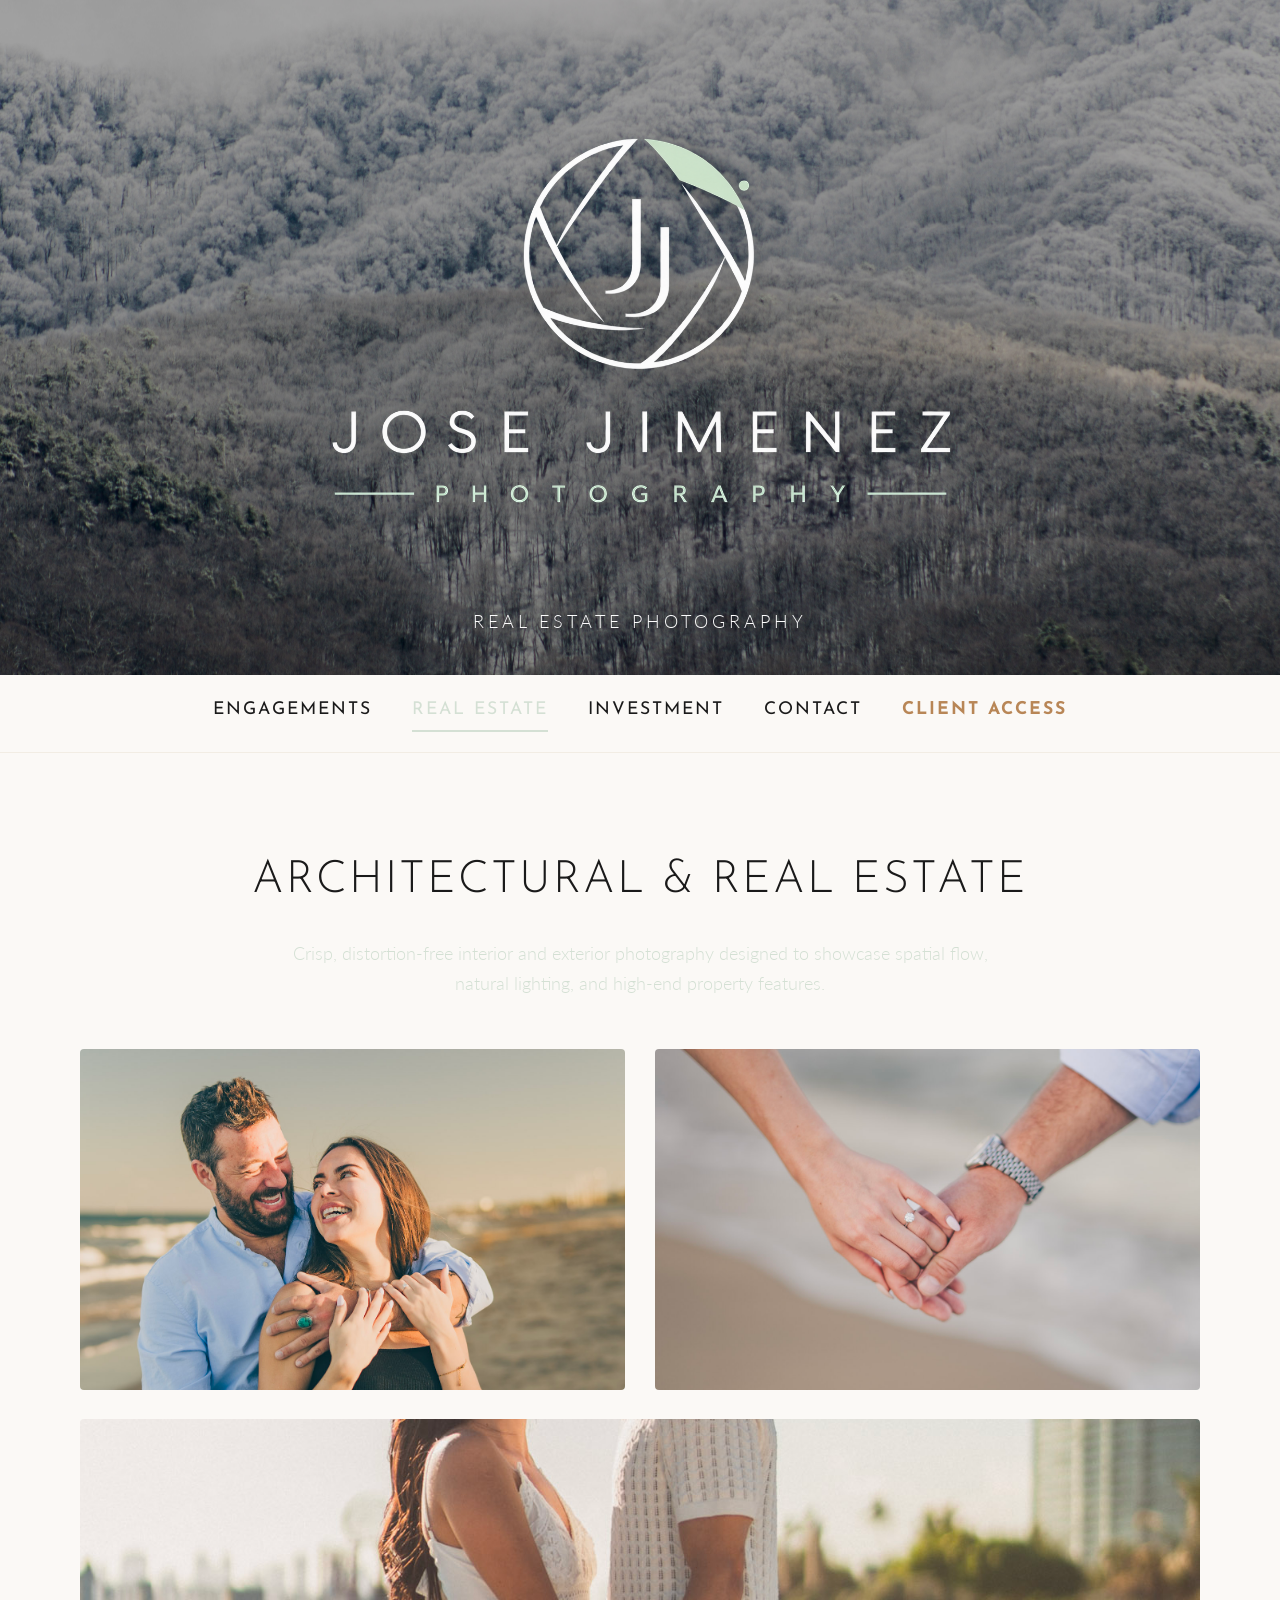
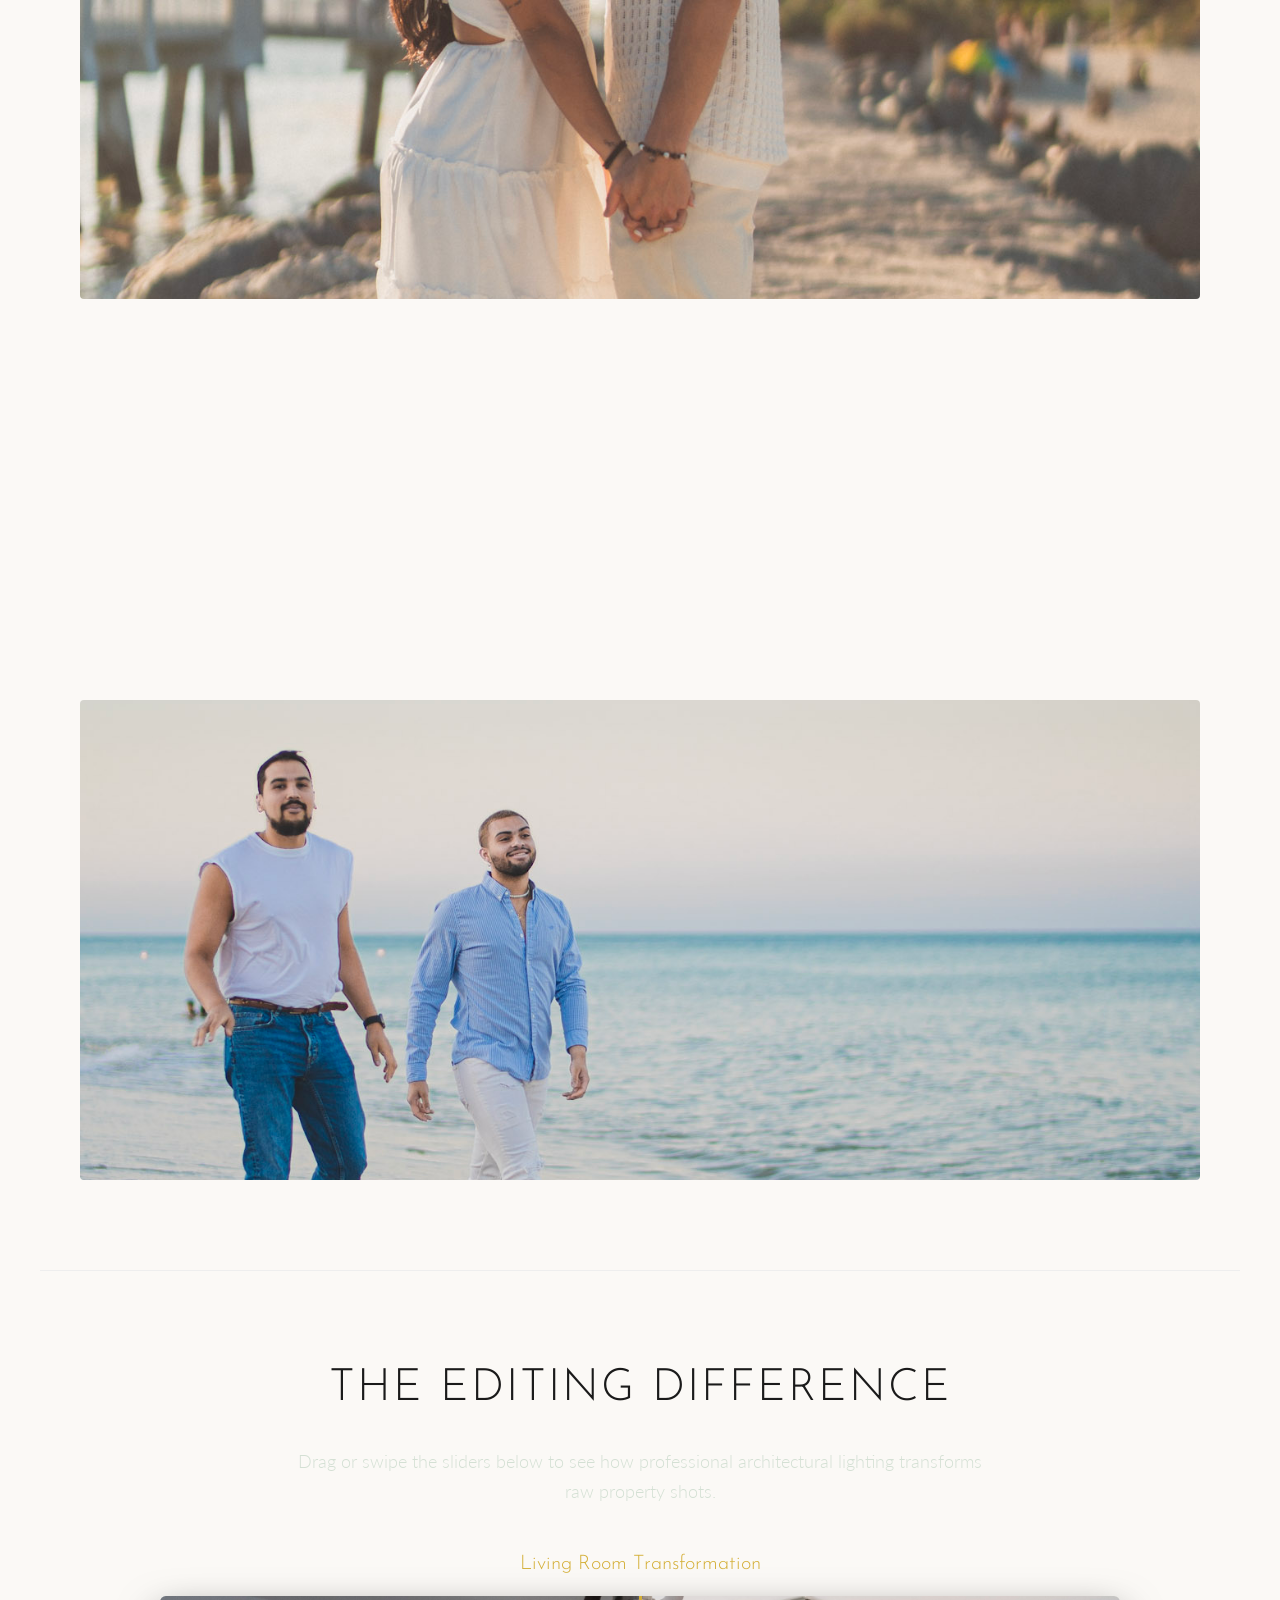
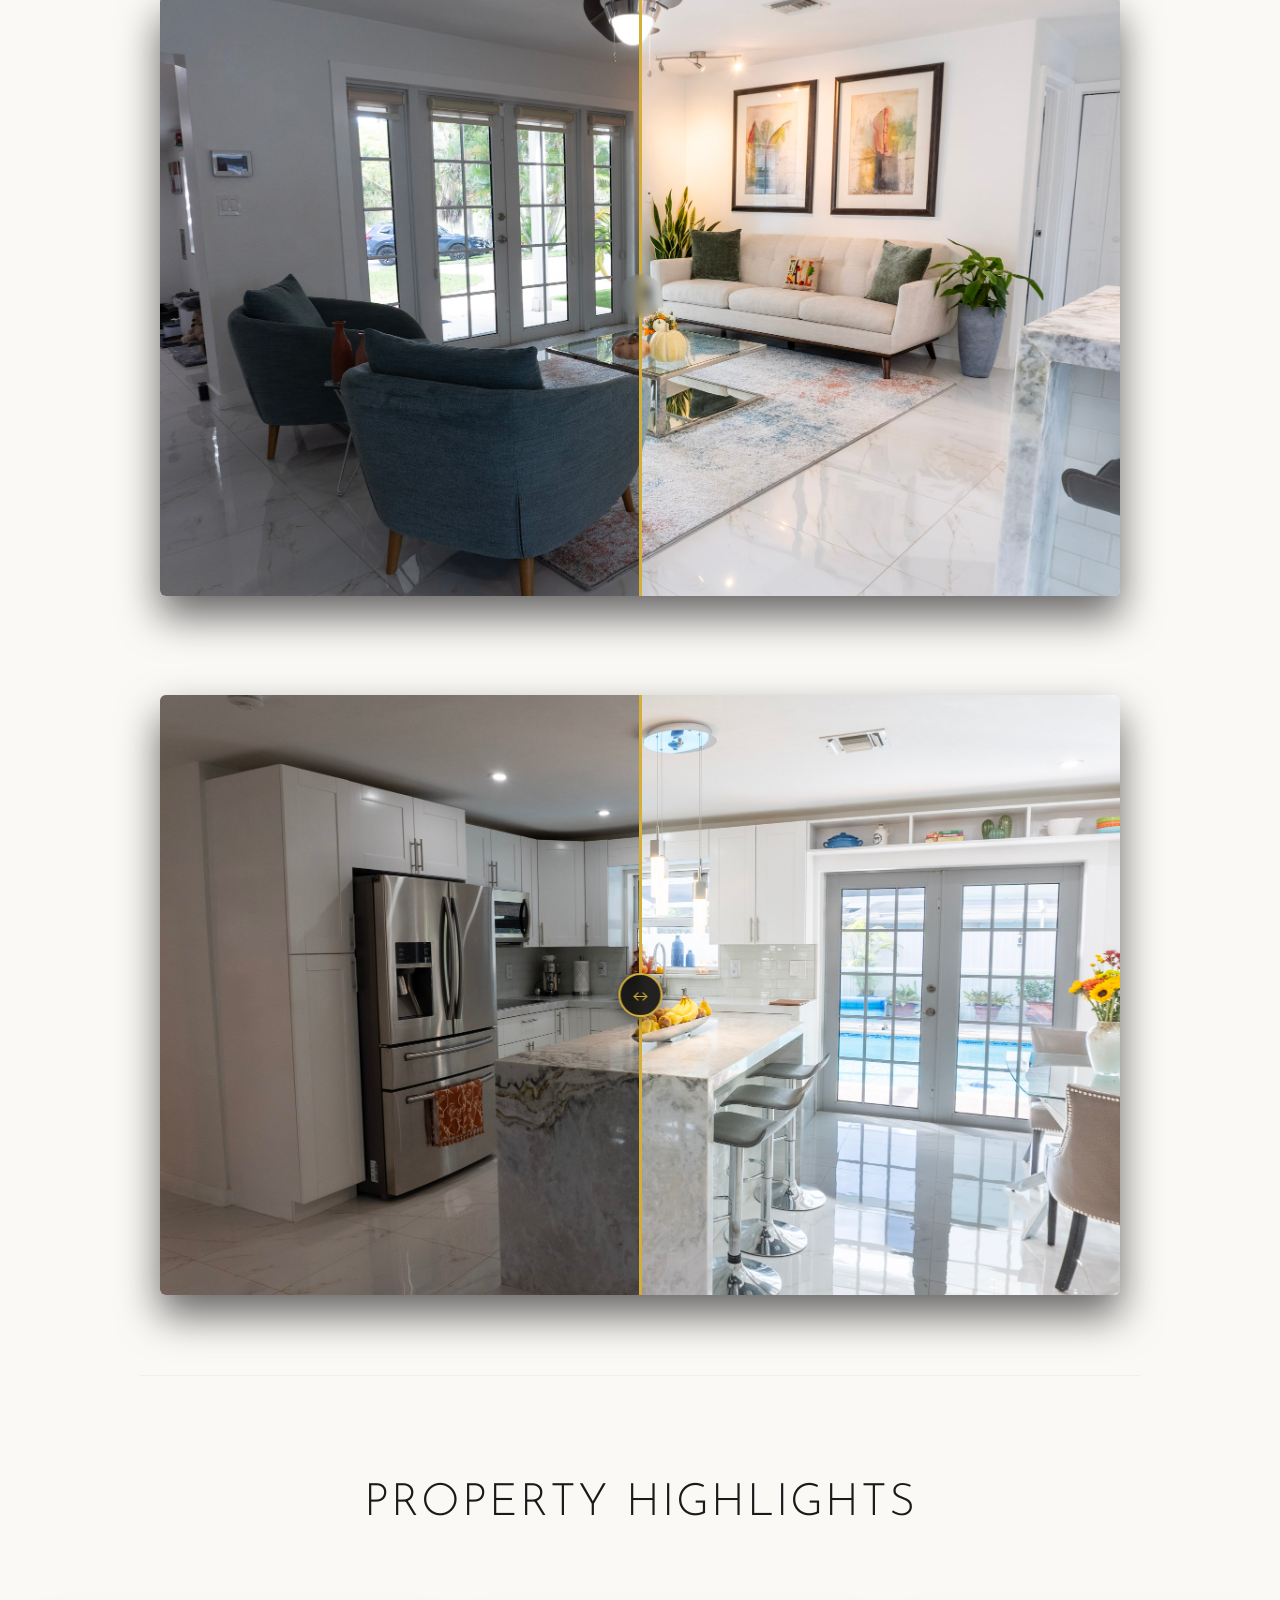
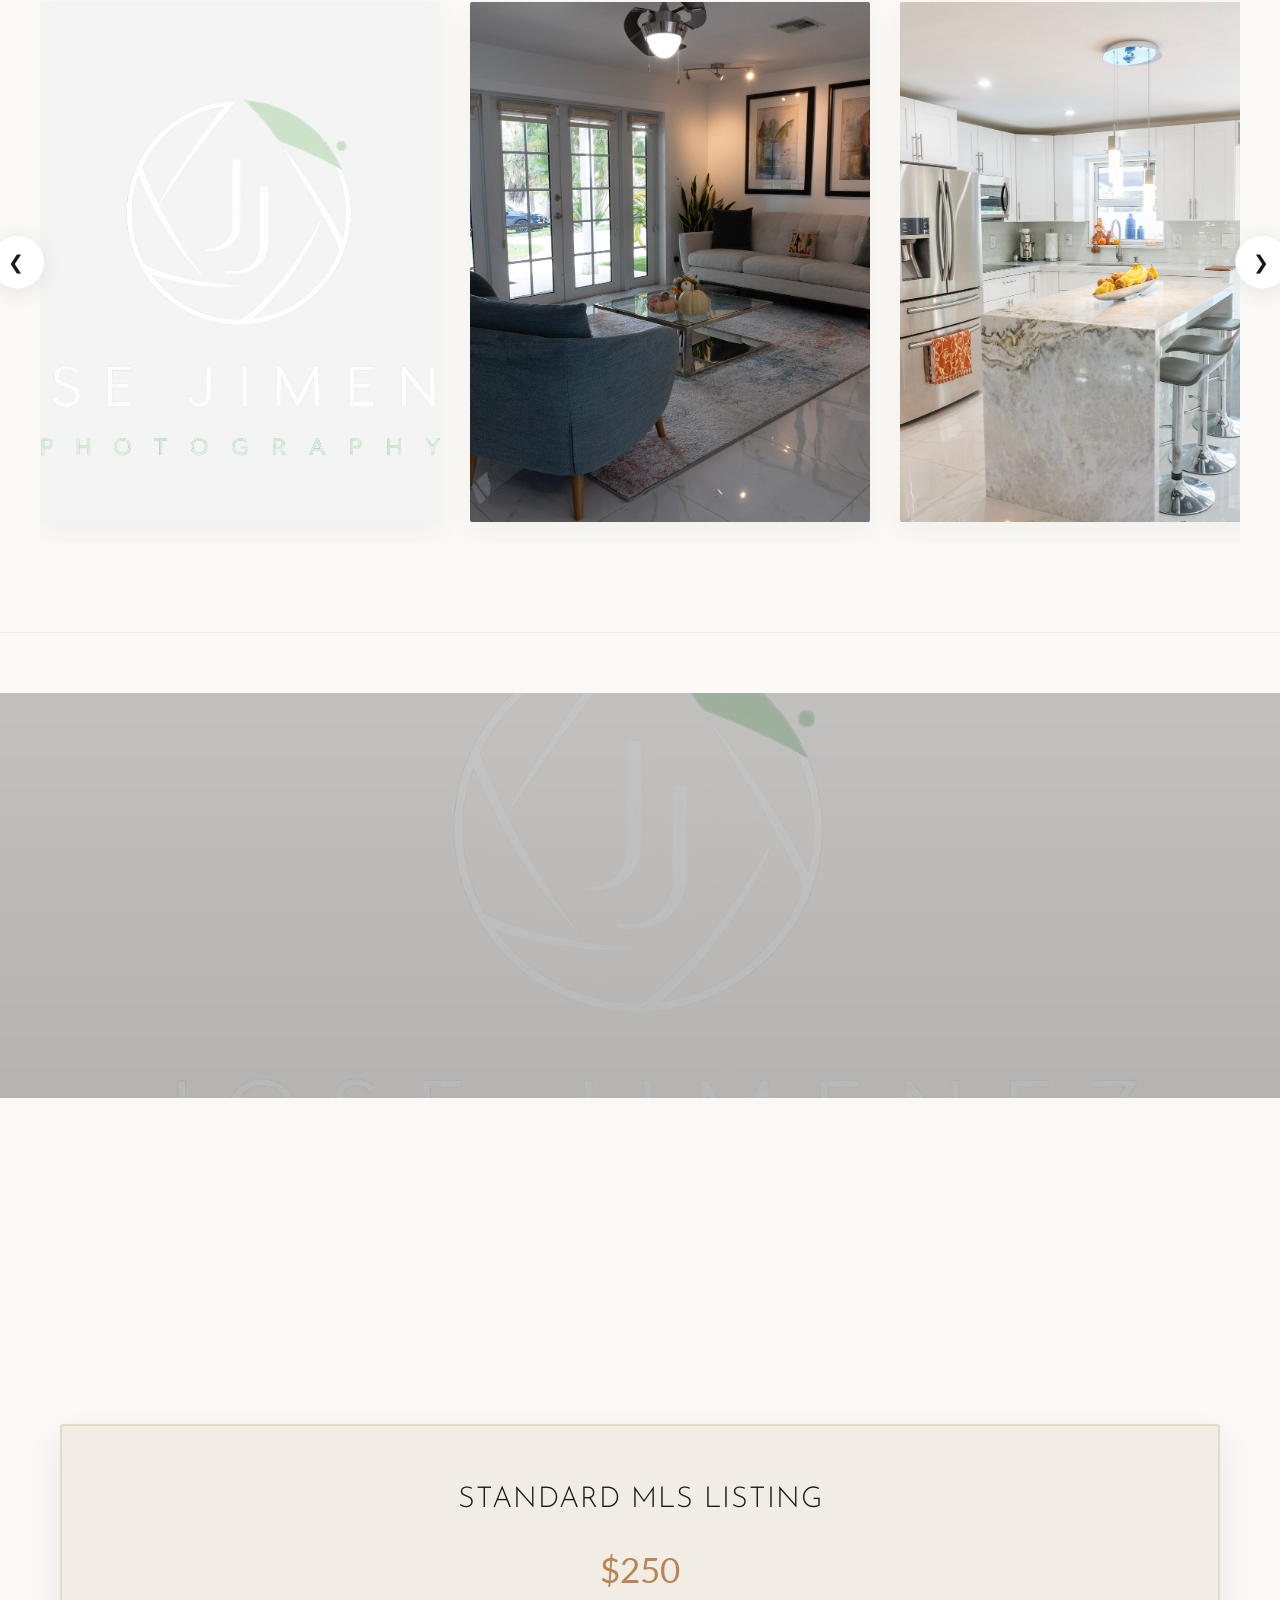
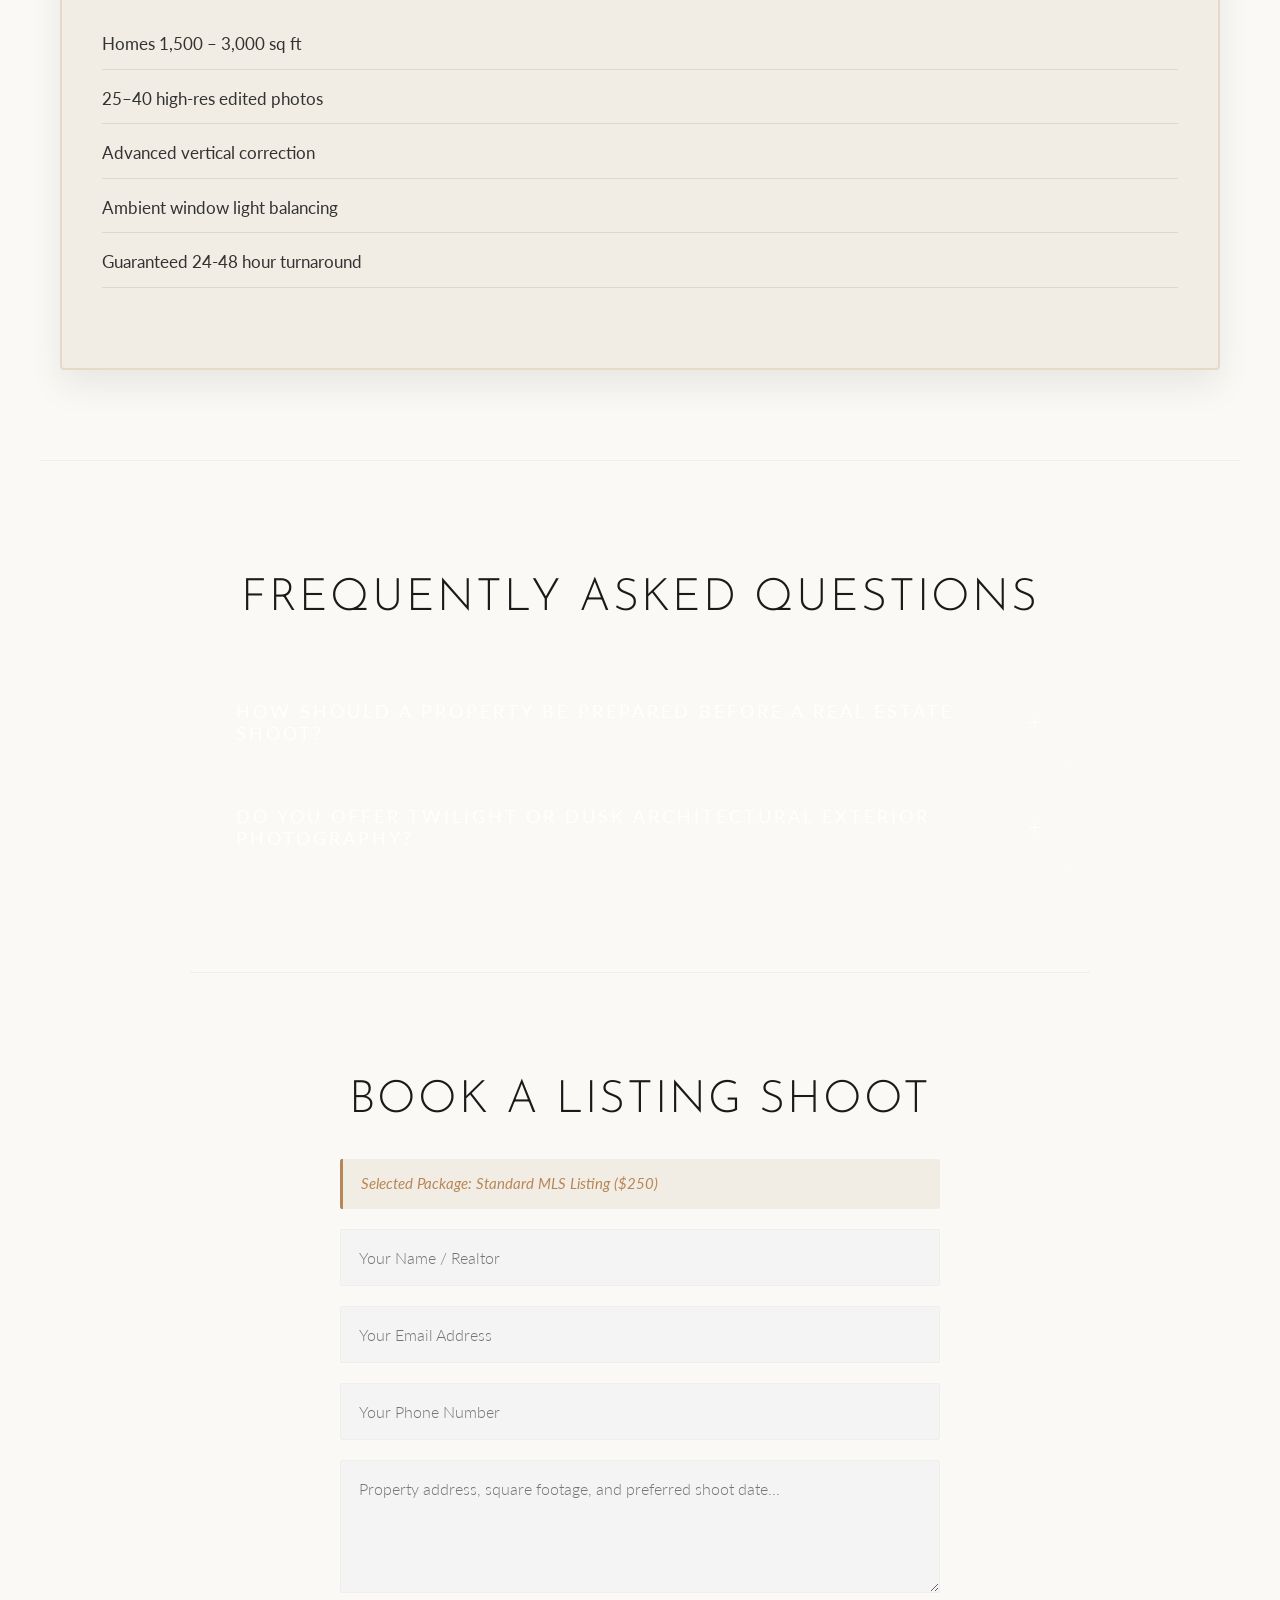
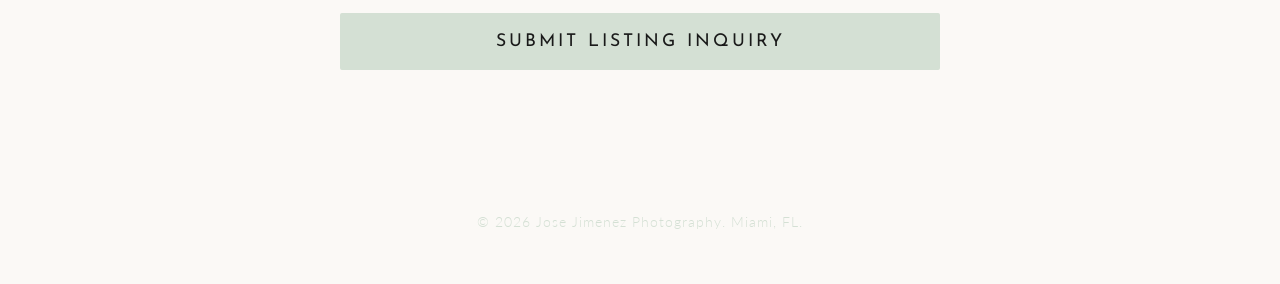
==== commit 161d9869: "realstate" ====
--- a/real-estate.html
+++ b/real-estate.html
@@ -38,6 +38,43 @@
             <img src="img/engagements/11-DSC07548.jpg" alt="Couple playing in shallow ocean water">
             <img src="img/engagements/14-DSC07421.jpg" alt="Intimate close-up portrait by the water">
             <img src="img/engagements/7-DSC07952.jpg" alt="Couple walking relaxed on shoreline">
+        </div>
+    </section>
+	<!-- Real Estate Before & After Comparison Section -->
+    <section class="comparison-section">
+        <h2 class="reveal" style="text-align: center; margin-bottom: 20px;">The Editing Difference</h2>
+        <p class="section-desc reveal" style="text-align: center; margin-bottom: 40px;">Drag or swipe the sliders below to see how professional architectural lighting transforms raw property shots.</p>
+        
+        <!-- Comparison Pair 1: Living Room -->
+        <div style="margin-bottom: 50px;">
+            <h3 class="reveal" style="text-align: center; margin-bottom: 15px; font-weight: 300; font-size: 20px; color: #d4af37;">Living Room Transformation</h3>
+            <div class="comparison-container reveal">
+                <div class="comparison-img-wrapper comparison-after">
+                    <img src="img/real-estate/1.jpg" alt="Final Living Room">
+                </div>
+                <div class="comparison-img-wrapper comparison-before">
+                    <img src="img/real-estate/2.jpg" alt="Raw Living Room">
+                </div>
+                <div class="comparison-slider-handle">
+                    <div class="handle-button">&#8596;</div>
+                </div>
+            </div>
+        </div>
+
+        <!-- Comparison Pair 2: Kitchen / Open Concept -->
+        <div>
+            <h3 class="reveal" style="text-align: center; margin-bottom: 15px; font-weight: 300; font-size: 20px; color: #d4af37;">Modern Kitchen & Open Space</h3>
+            <div class="comparison-container reveal">
+                <div class="comparison-img-wrapper comparison-after">
+                    <img src="img/real-estate/3.jpg" alt="Final Kitchen">
+                </div>
+                <div class="comparison-img-wrapper comparison-before">
+                    <img src="img/real-estate/4.jpg" alt="Raw Kitchen">
+                </div>
+                <div class="comparison-slider-handle">
+                    <div class="handle-button">&#8596;</div>
+                </div>
+            </div>
         </div>
     </section>
 	<!-- Real Estate Carousel Section -->
--- a/style.css
+++ b/style.css
@@ -857,4 +857,77 @@
 .faq-item.active .faq-answer {
     max-height: 200px; /* Expands smoothly */
     padding: 0 25px 25px 25px;
+}
+/* ==========================================
+   BEFORE & AFTER COMPARISON SLIDER STYLES
+   ========================================== */
+.comparison-section {
+    padding: 80px 20px;
+    max-width: 1000px;
+    margin: 0 auto;
+}
+
+.comparison-container {
+    position: relative;
+    width: 100%;
+    aspect-ratio: 16 / 10;
+    overflow: hidden;
+    border-radius: 6px;
+    box-shadow: 0 20px 40px rgba(0, 0, 0, 0.6);
+    cursor: ew-resize;
+    user-select: none;
+}
+
+.comparison-img-wrapper {
+    position: absolute;
+    top: 0;
+    left: 0;
+    width: 100%;
+    height: 100%;
+}
+
+.comparison-img-wrapper img {
+    width: 100%;
+    height: 100%;
+    object-fit: cover;
+    display: block;
+    pointer-events: none;
+}
+
+/* Before layer is clipped to reveal the after layer underneath */
+.comparison-before {
+    clip-path: inset(0 50% 0 0); /* Starts split right down the middle (50%) */
+    will-change: clip-path;
+}
+
+.comparison-slider-handle {
+    position: absolute;
+    top: 0;
+    bottom: 0;
+    left: 50%;
+    width: 3px;
+    background: #d4af37; /* Luxury gold accent */
+    z-index: 10;
+    transform: translateX(-50%);
+    pointer-events: none;
+    will-change: left;
+}
+
+.handle-button {
+    position: absolute;
+    top: 50%;
+    left: 50%;
+    transform: translate(-50%, -50%);
+    width: 44px;
+    height: 44px;
+    background: rgba(17, 17, 17, 0.9);
+    border: 2px solid #d4af37;
+    color: #d4af37;
+    border-radius: 50%;
+    display: flex;
+    align-items: center;
+    justify-content: center;
+    font-size: 16px;
+    box-shadow: 0 4px 15px rgba(0, 0, 0, 0.5);
+    backdrop-filter: blur(5px);
 }
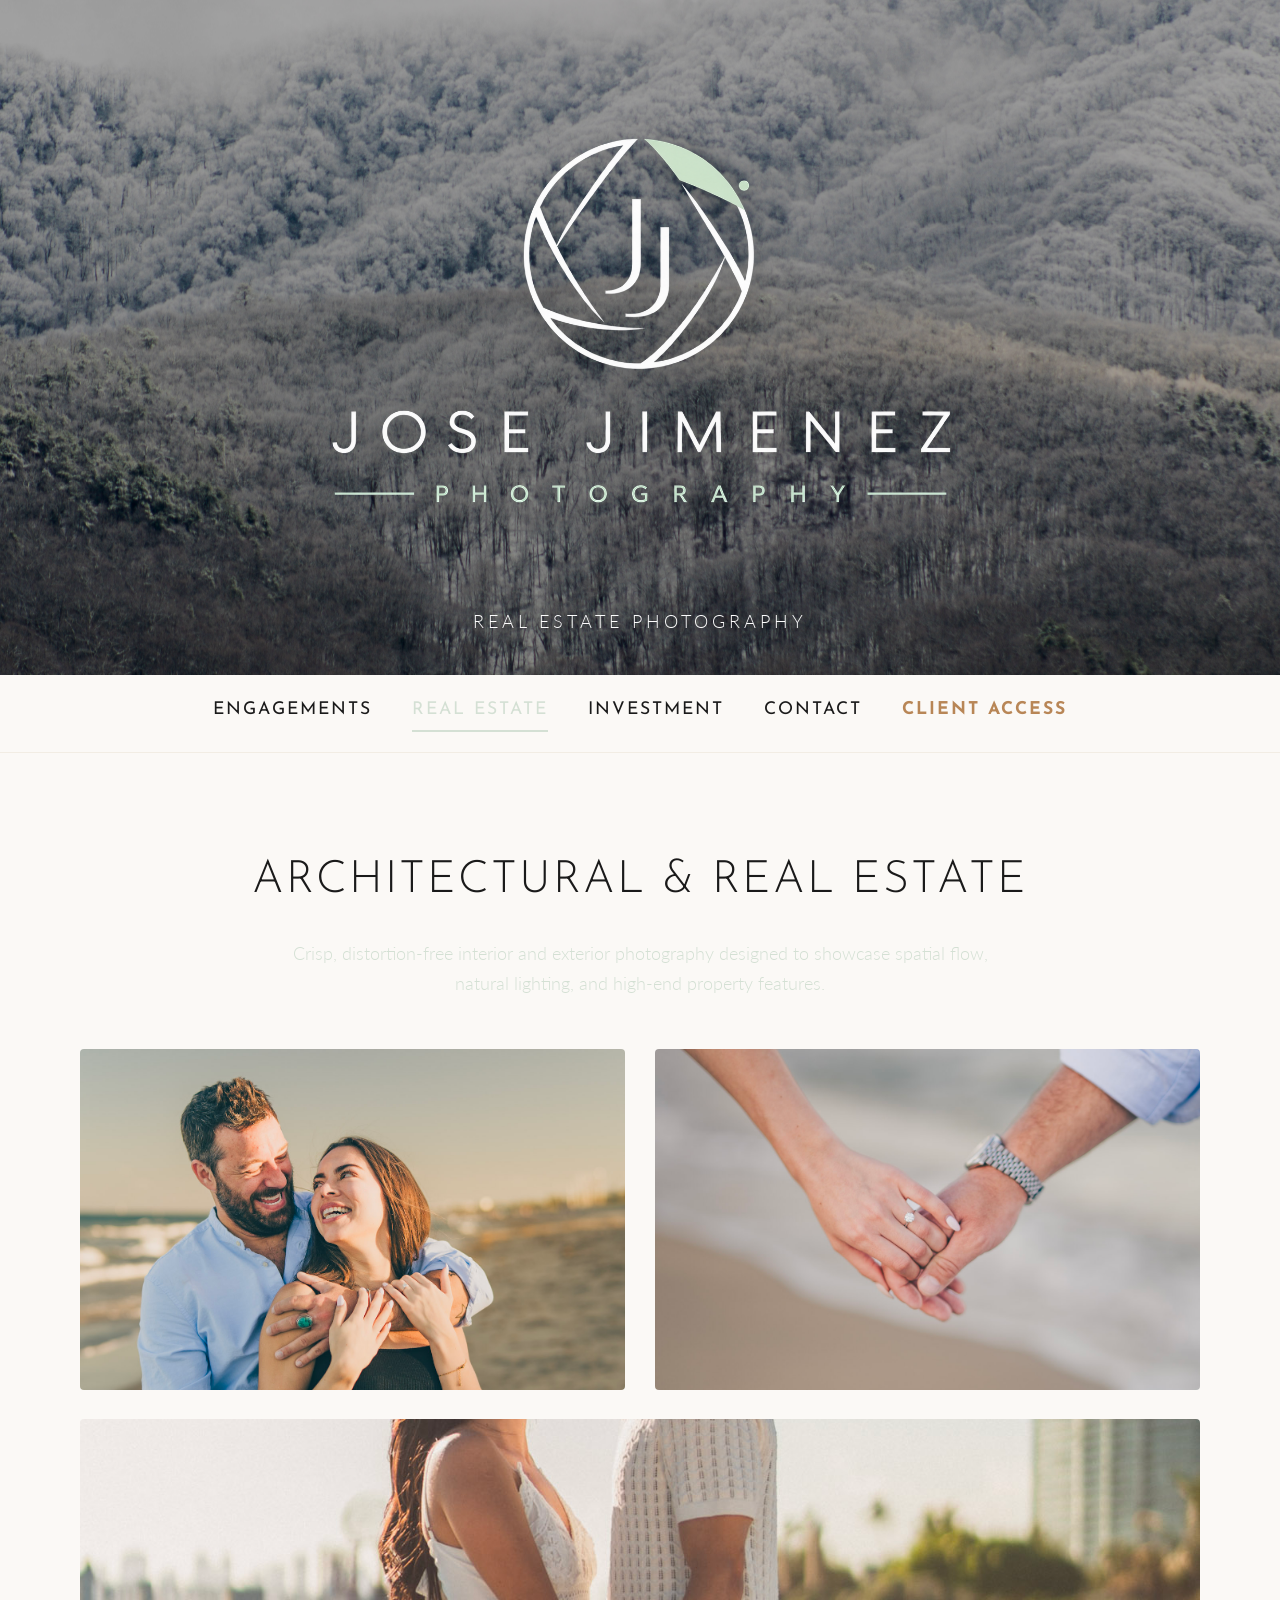
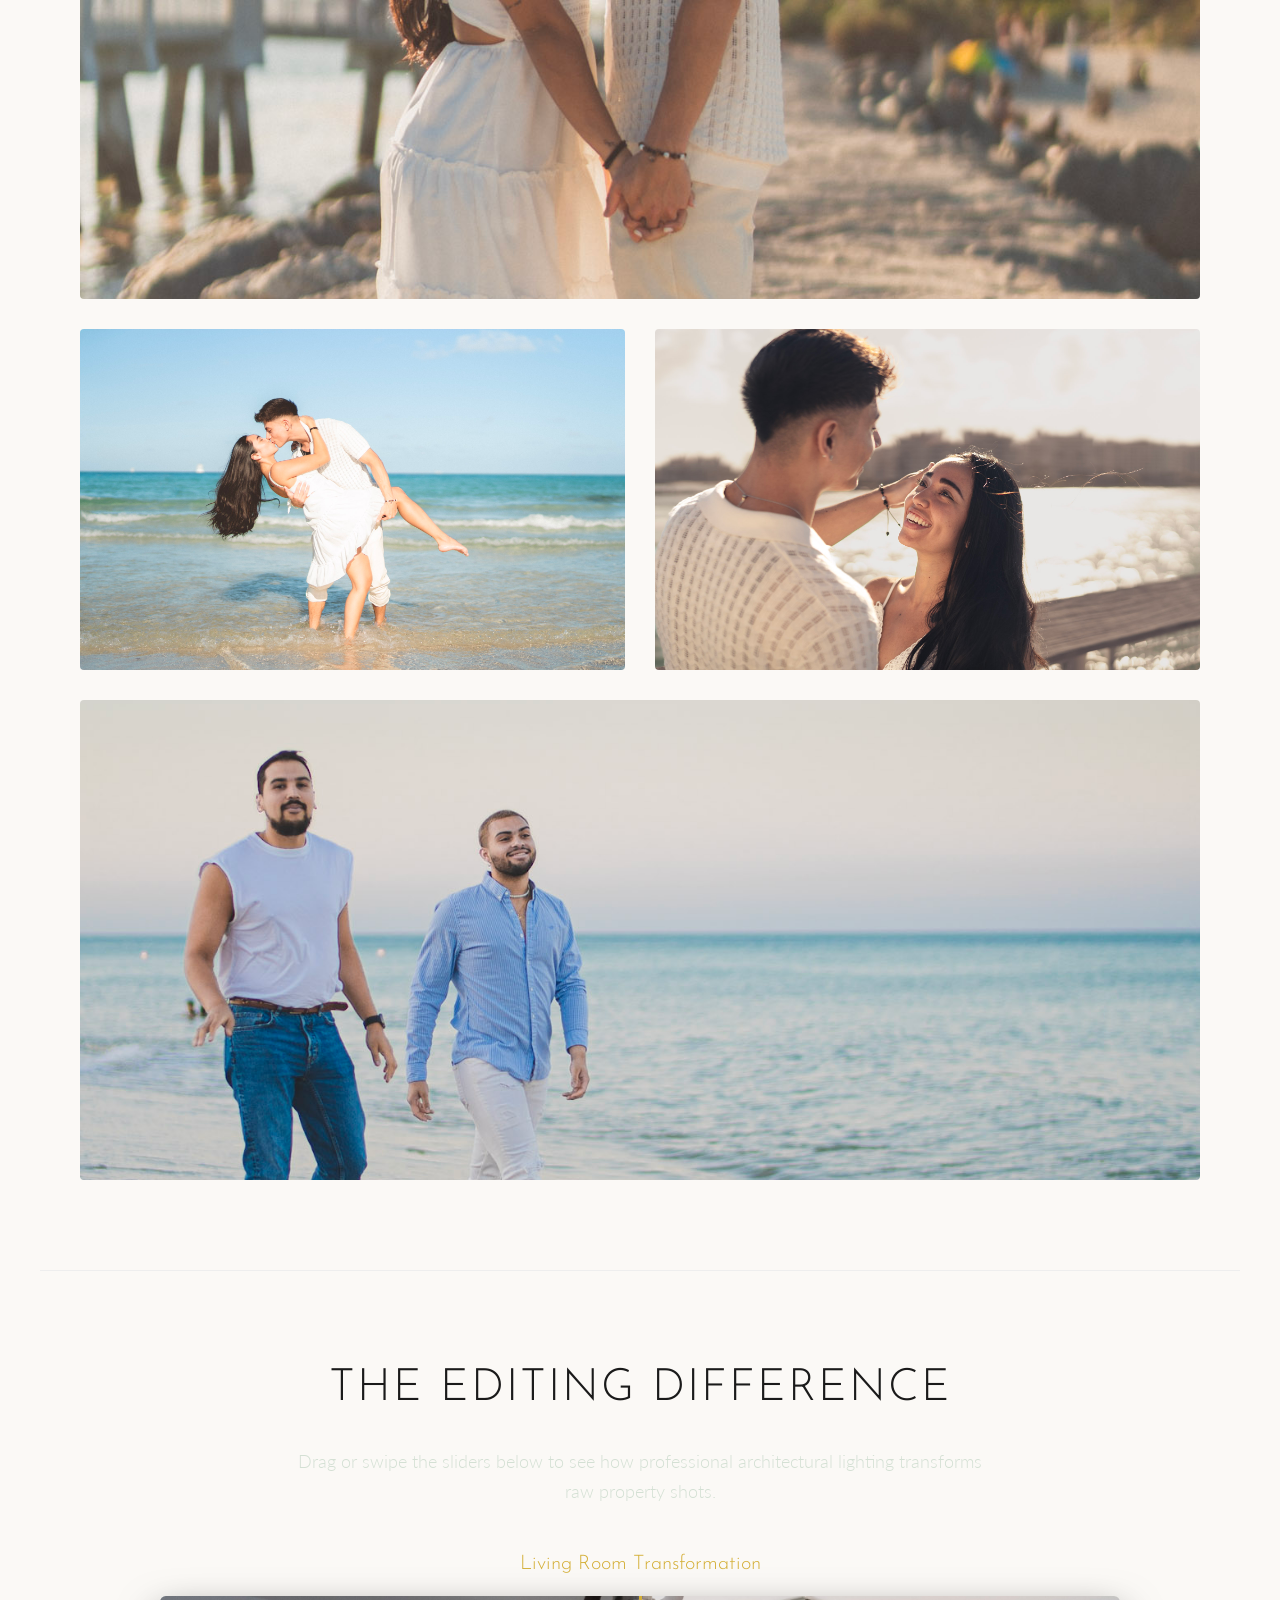
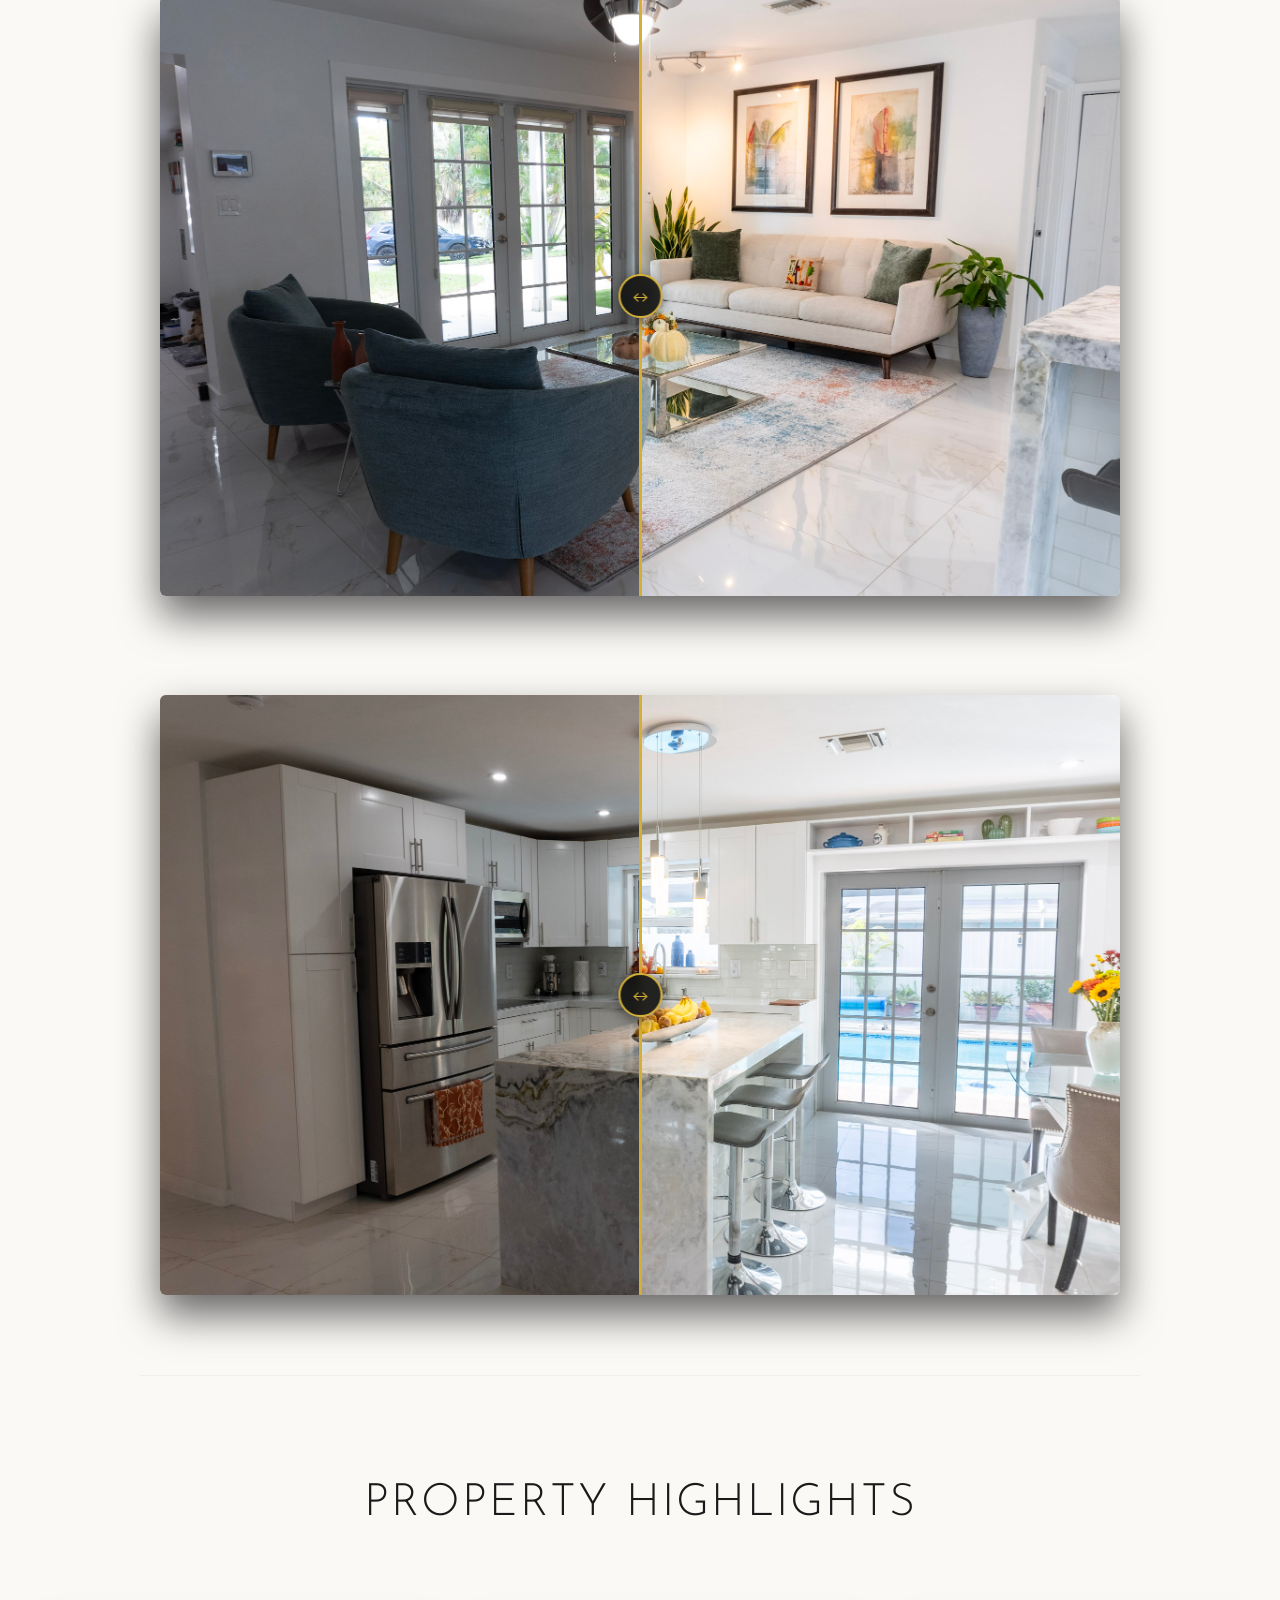
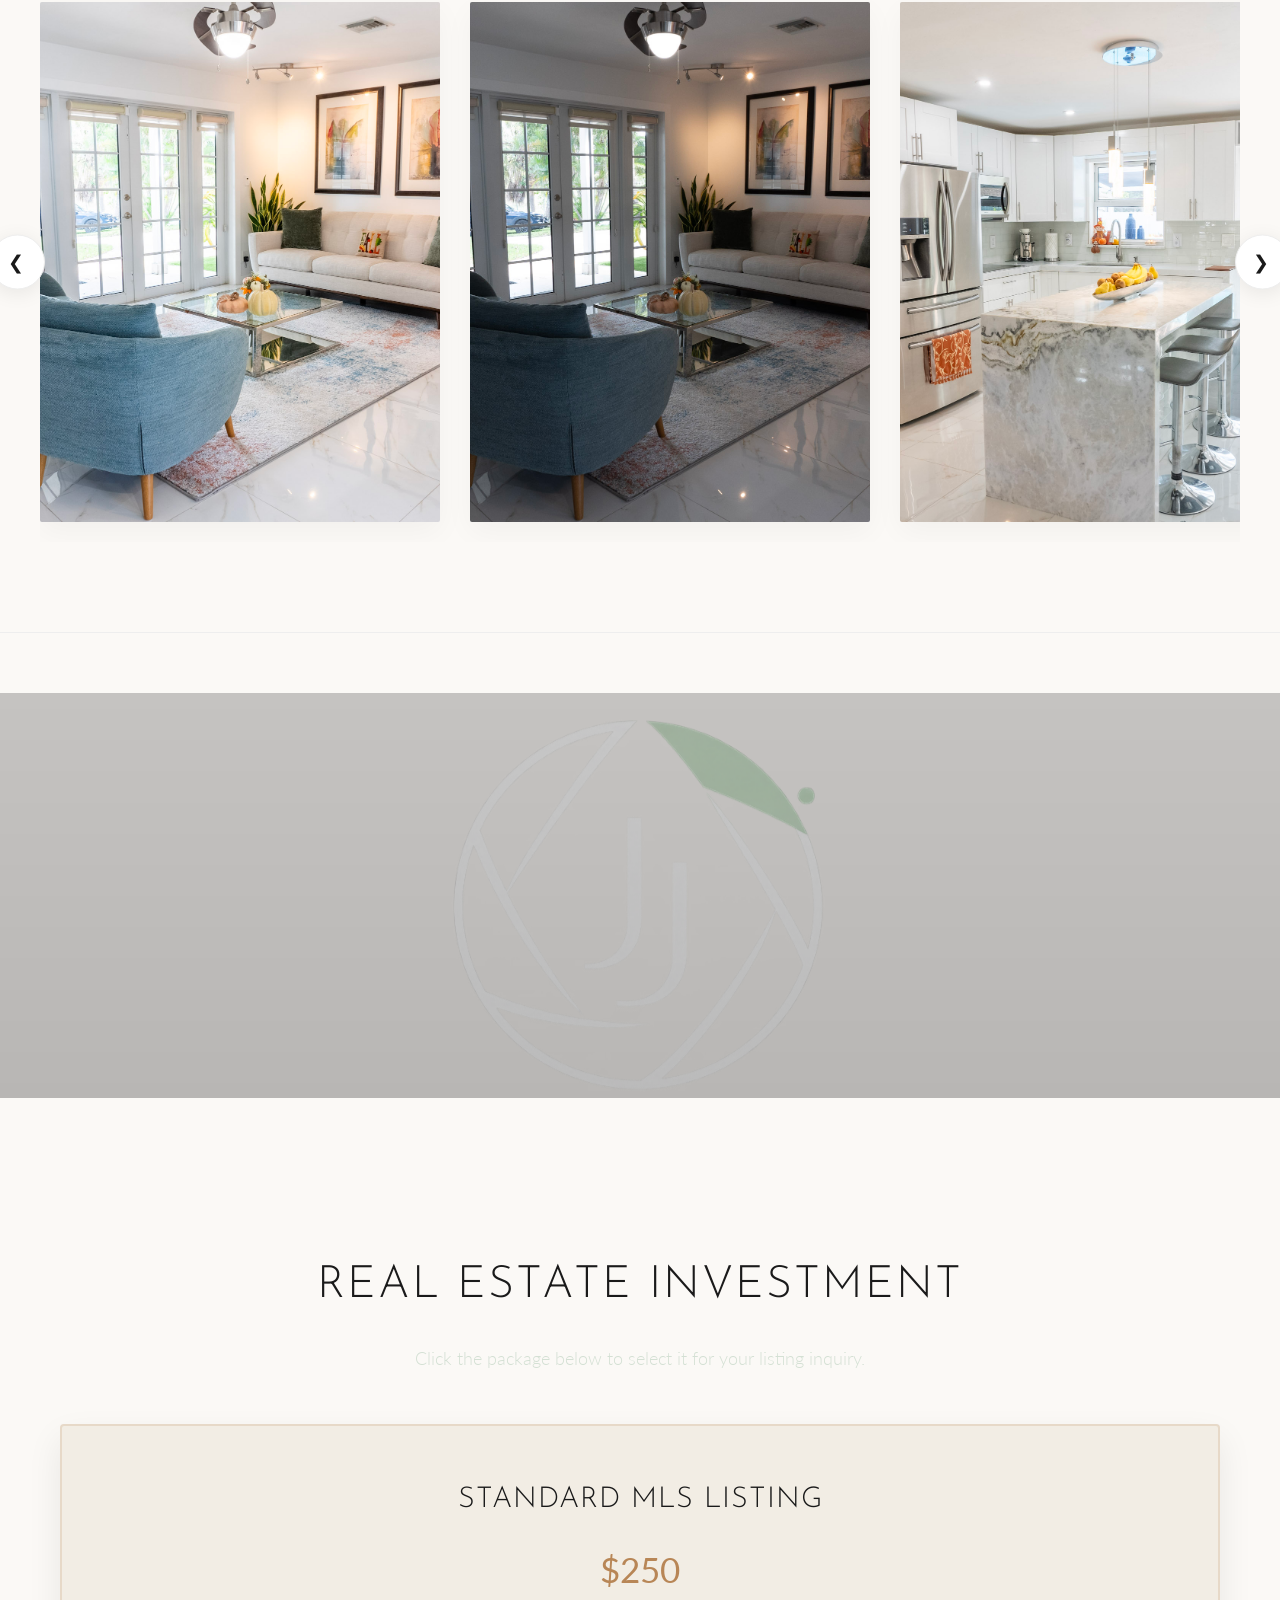
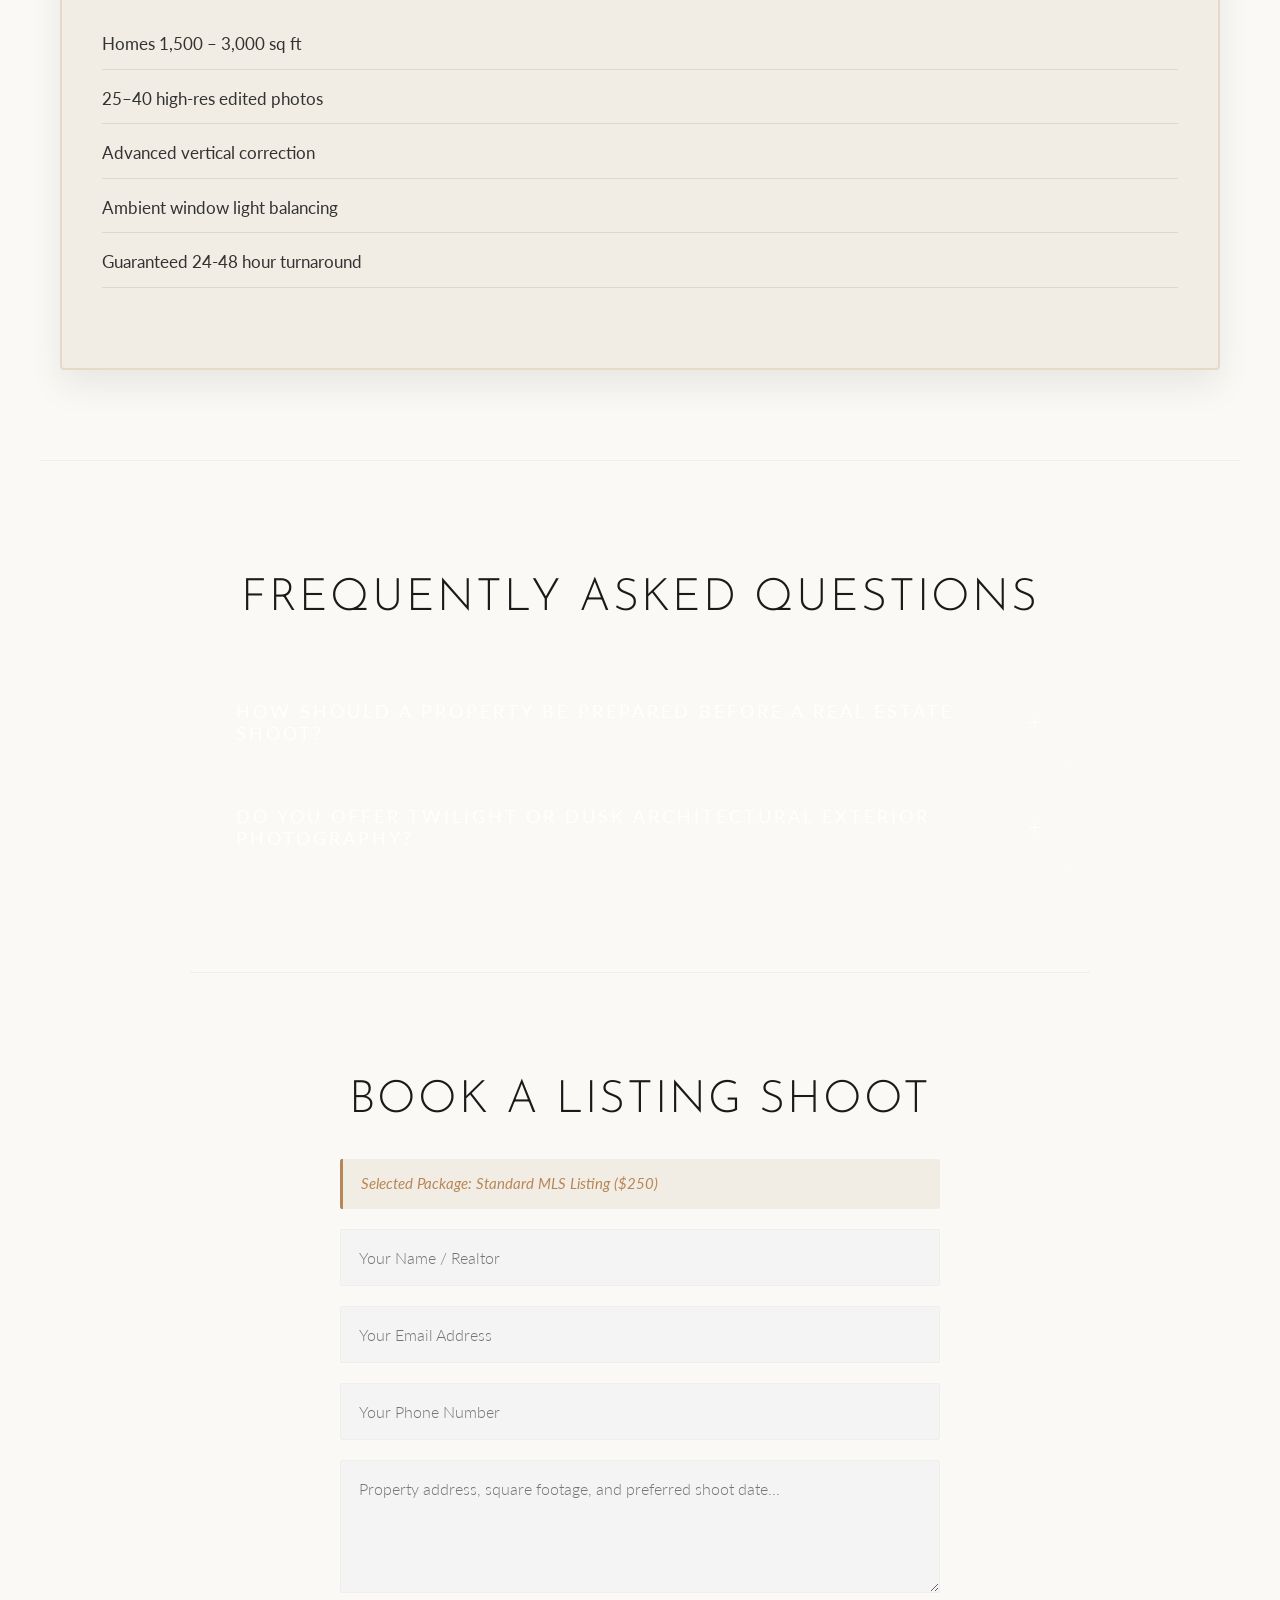
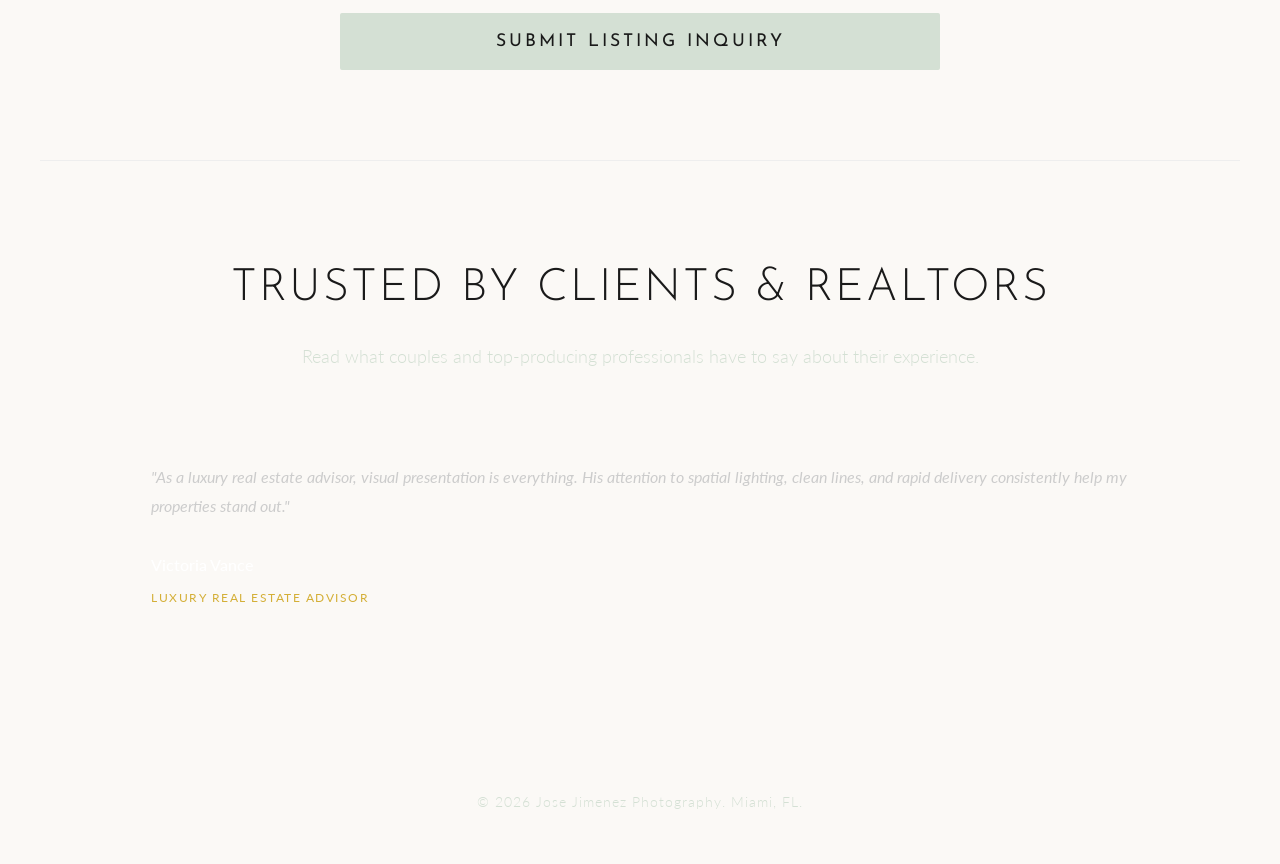
==== commit b5afbd7d: "testimonials" ====
--- a/real-estate.html
+++ b/real-estate.html
@@ -154,6 +154,22 @@
             <button type="submit">Submit Listing Inquiry</button>
         </form>
     </section>
+	<!-- Client Testimonials Section -->
+    <section class="testimonials-section">
+        <h2 class="reveal" style="text-align: center; margin-bottom: 15px;">Trusted by Clients & Realtors</h2>
+        <p class="section-desc reveal" style="text-align: center; margin-bottom: 50px;">Read what couples and top-producing professionals have to say about their experience.</p>
+        
+        <div class="testimonials-grid reveal">
+            <!-- Real Estate Testimonial -->
+            <div class="testimonial-card">
+                <p class="testimonial-quote">"As a luxury real estate advisor, visual presentation is everything. His attention to spatial lighting, clean lines, and rapid delivery consistently help my properties stand out."</p>
+                <div class="testimonial-author">
+                    <h4>Victoria Vance</h4>
+                    <span>Luxury Real Estate Advisor</span>
+                </div>
+            </div>
+        </div>
+    </section>
 
     <footer>
         <p>&copy; 2026 Jose Jimenez Photography. Miami, FL.</p>
--- a/style.css
+++ b/style.css
@@ -930,4 +930,56 @@
     font-size: 16px;
     box-shadow: 0 4px 15px rgba(0, 0, 0, 0.5);
     backdrop-filter: blur(5px);
+}
+/* ==========================================
+   CLIENT TESTIMONIALS SECTION STYLES
+   ========================================== */
+.testimonials-section {
+    padding: 90px 20px;
+    max-width: 1100px;
+    margin: 0 auto;
+}
+
+.testimonials-grid {
+    display: grid;
+    grid-template-columns: repeat(auto-fit, minmax(320px, 1fr));
+    gap: 30px;
+}
+
+.testimonial-card {
+    background: rgba(255, 255, 255, 0.02);
+    border: 1px solid rgba(255, 255, 255, 0.06);
+    border-radius: 6px;
+    padding: 40px;
+    display: flex;
+    flex-direction: column;
+    justify-content: space-between;
+    transition: border-color 0.3s ease, transform 0.3s ease;
+}
+
+.testimonial-card:hover {
+    border-color: rgba(212, 175, 55, 0.4);
+    transform: translateY(-4px);
+}
+
+.testimonial-quote {
+    color: #cccccc;
+    font-size: 16px;
+    line-height: 1.8;
+    font-style: italic;
+    margin-bottom: 30px;
+}
+
+.testimonial-author h4 {
+    color: #ffffff;
+    font-size: 16px;
+    font-weight: 500;
+    margin-bottom: 4px;
+}
+
+.testimonial-author span {
+    color: #d4af37;
+    font-size: 12px;
+    letter-spacing: 1.5px;
+    text-transform: uppercase;
 }
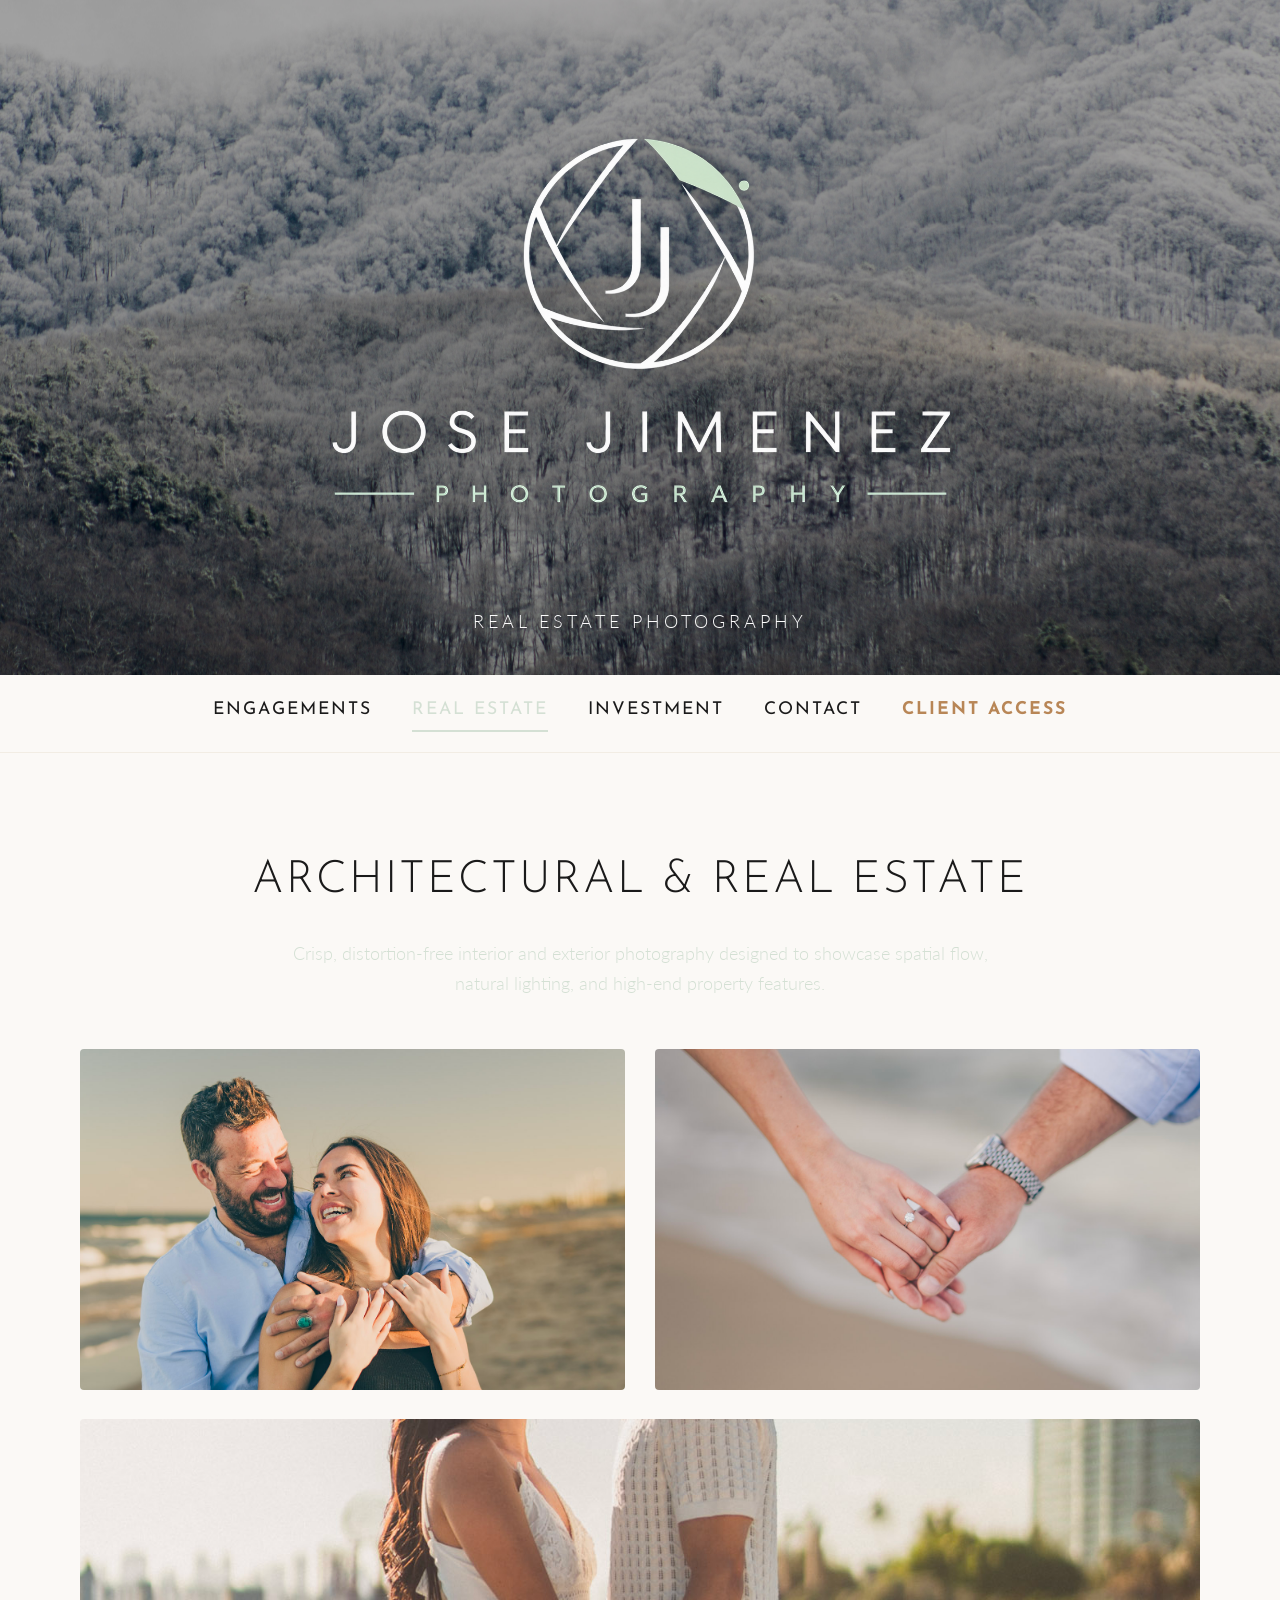
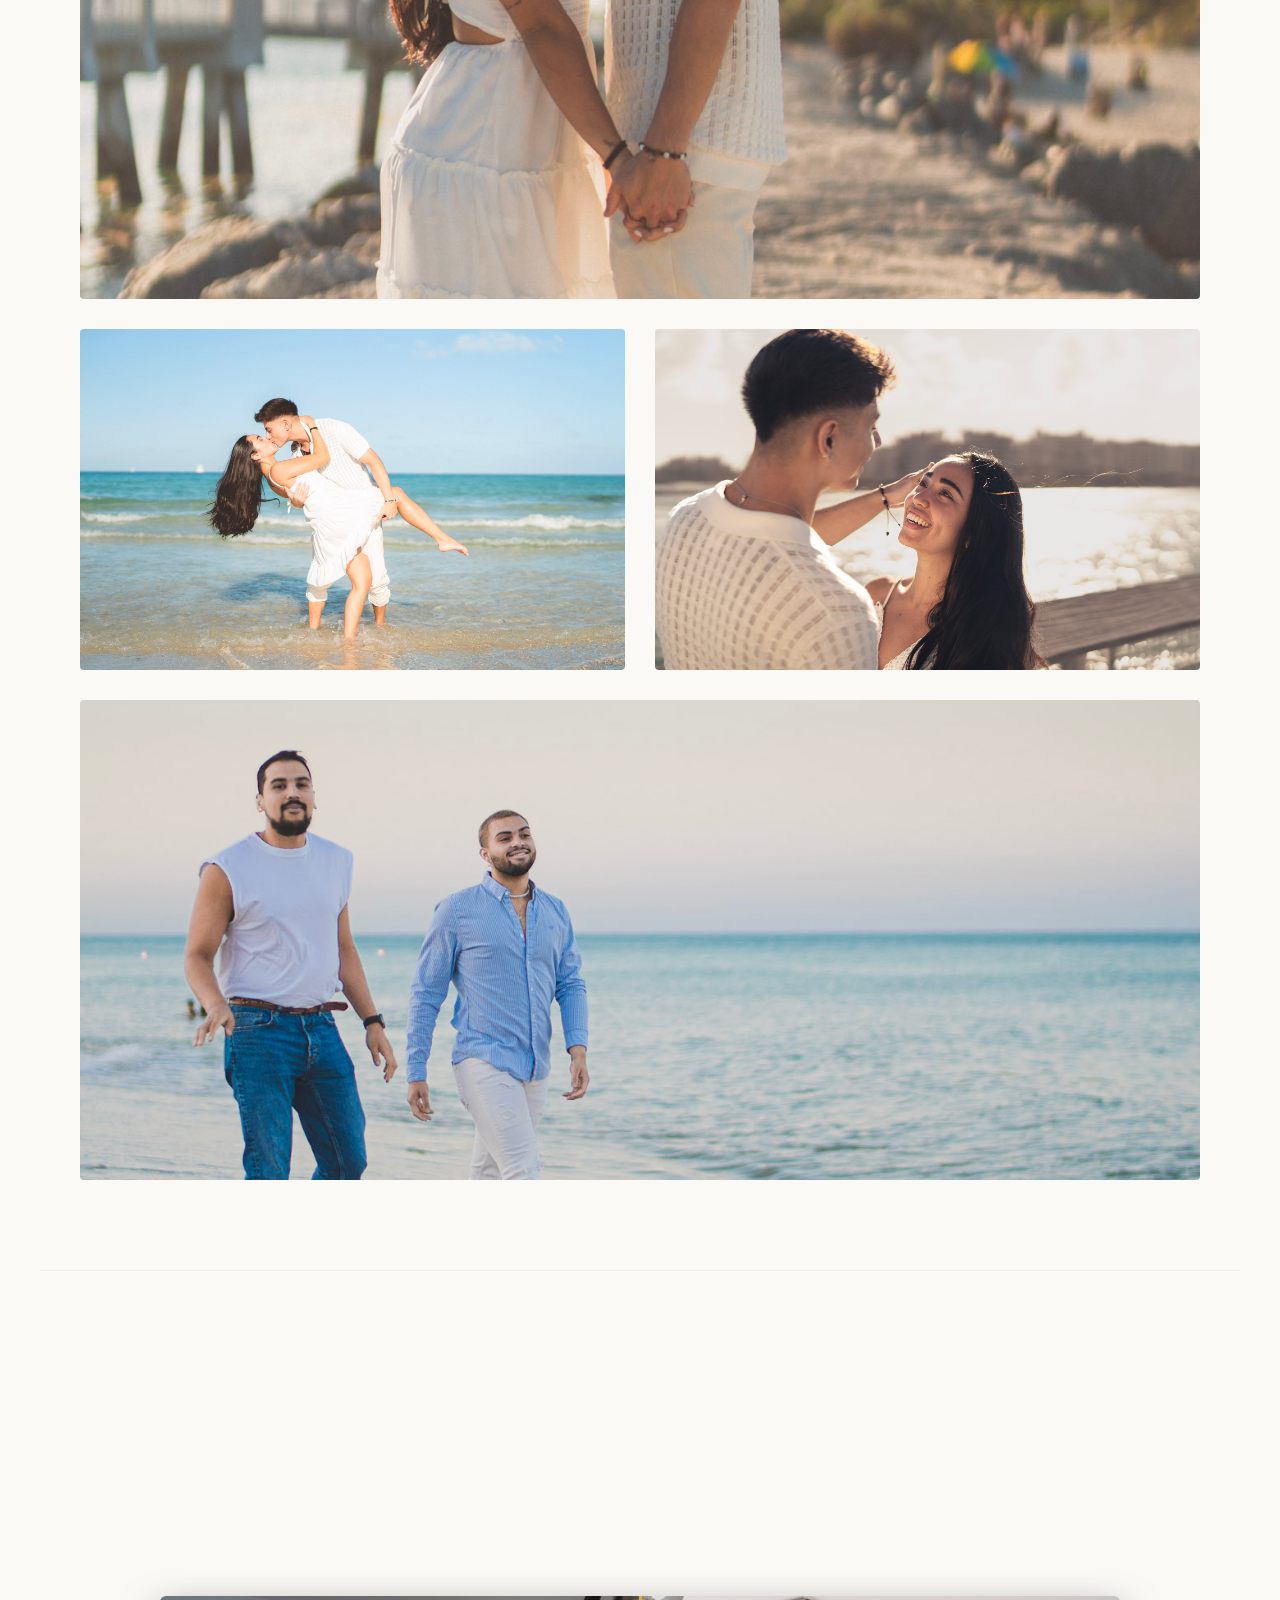
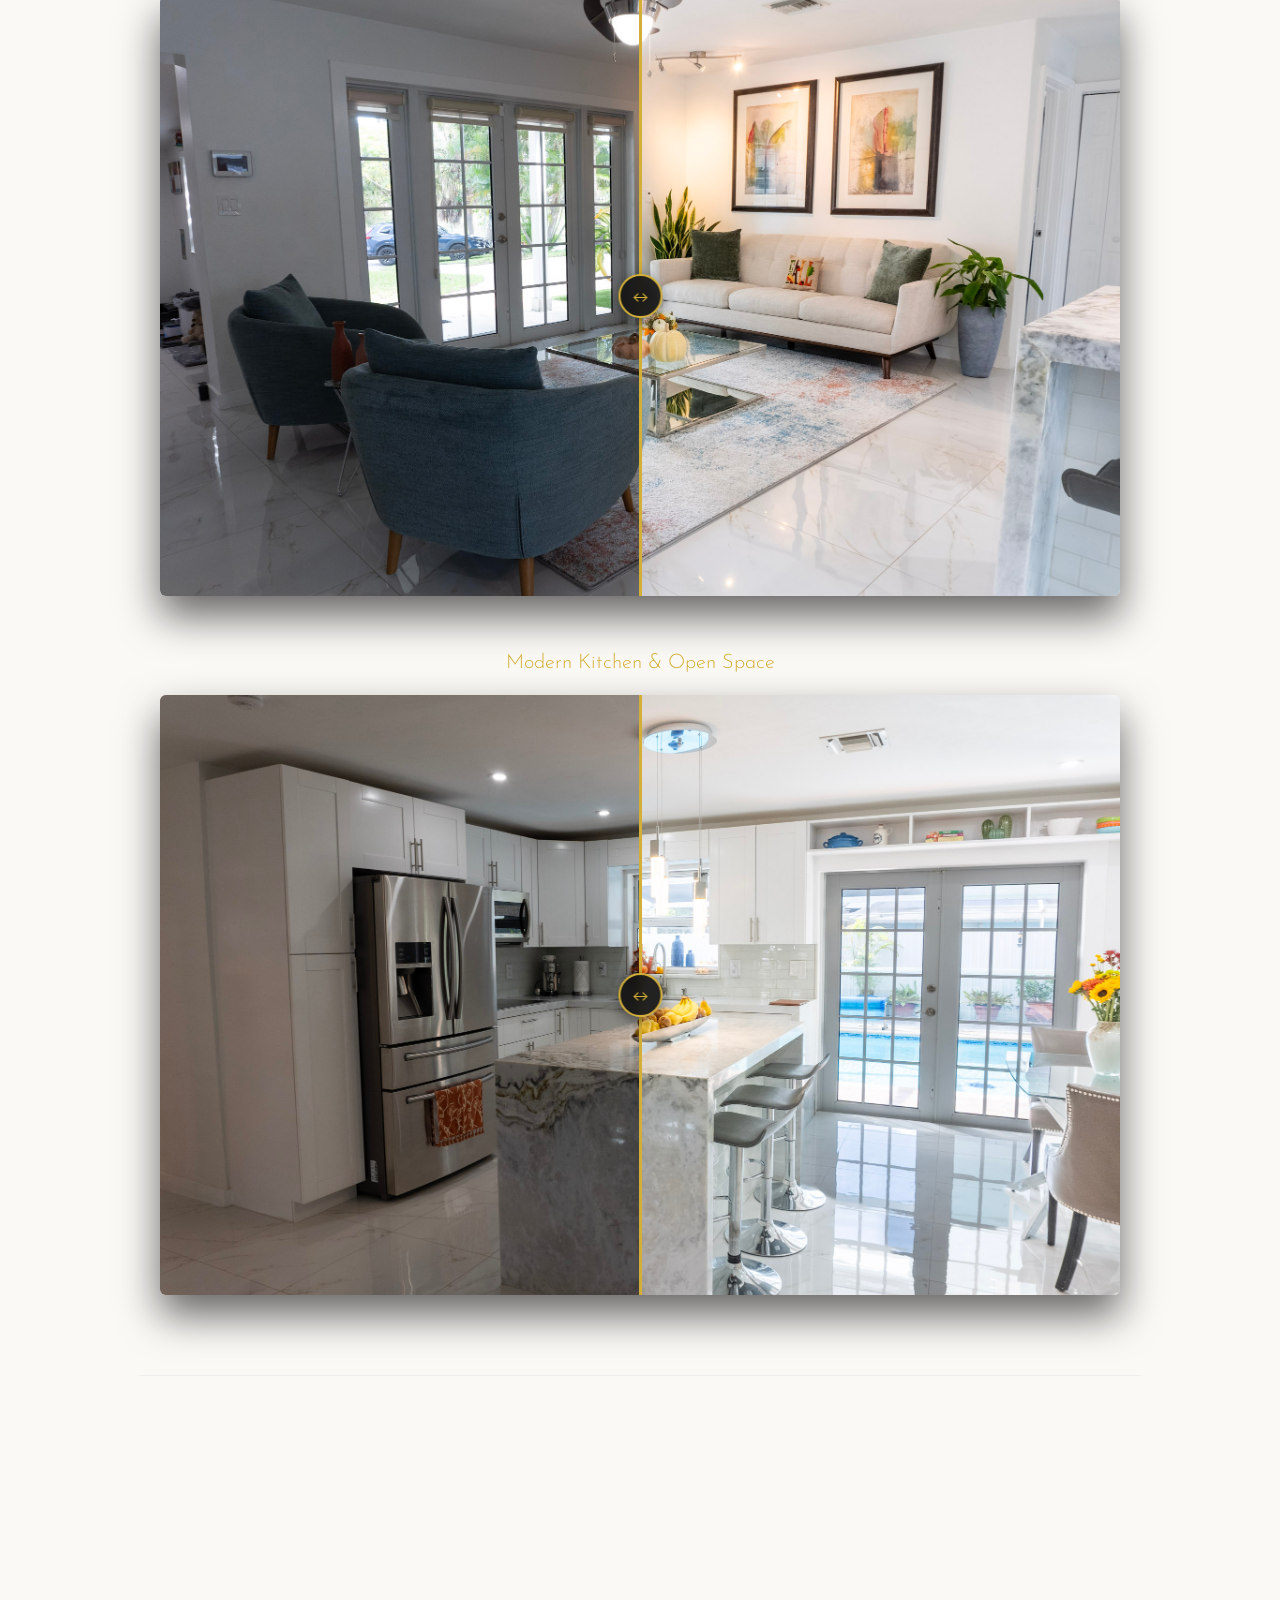
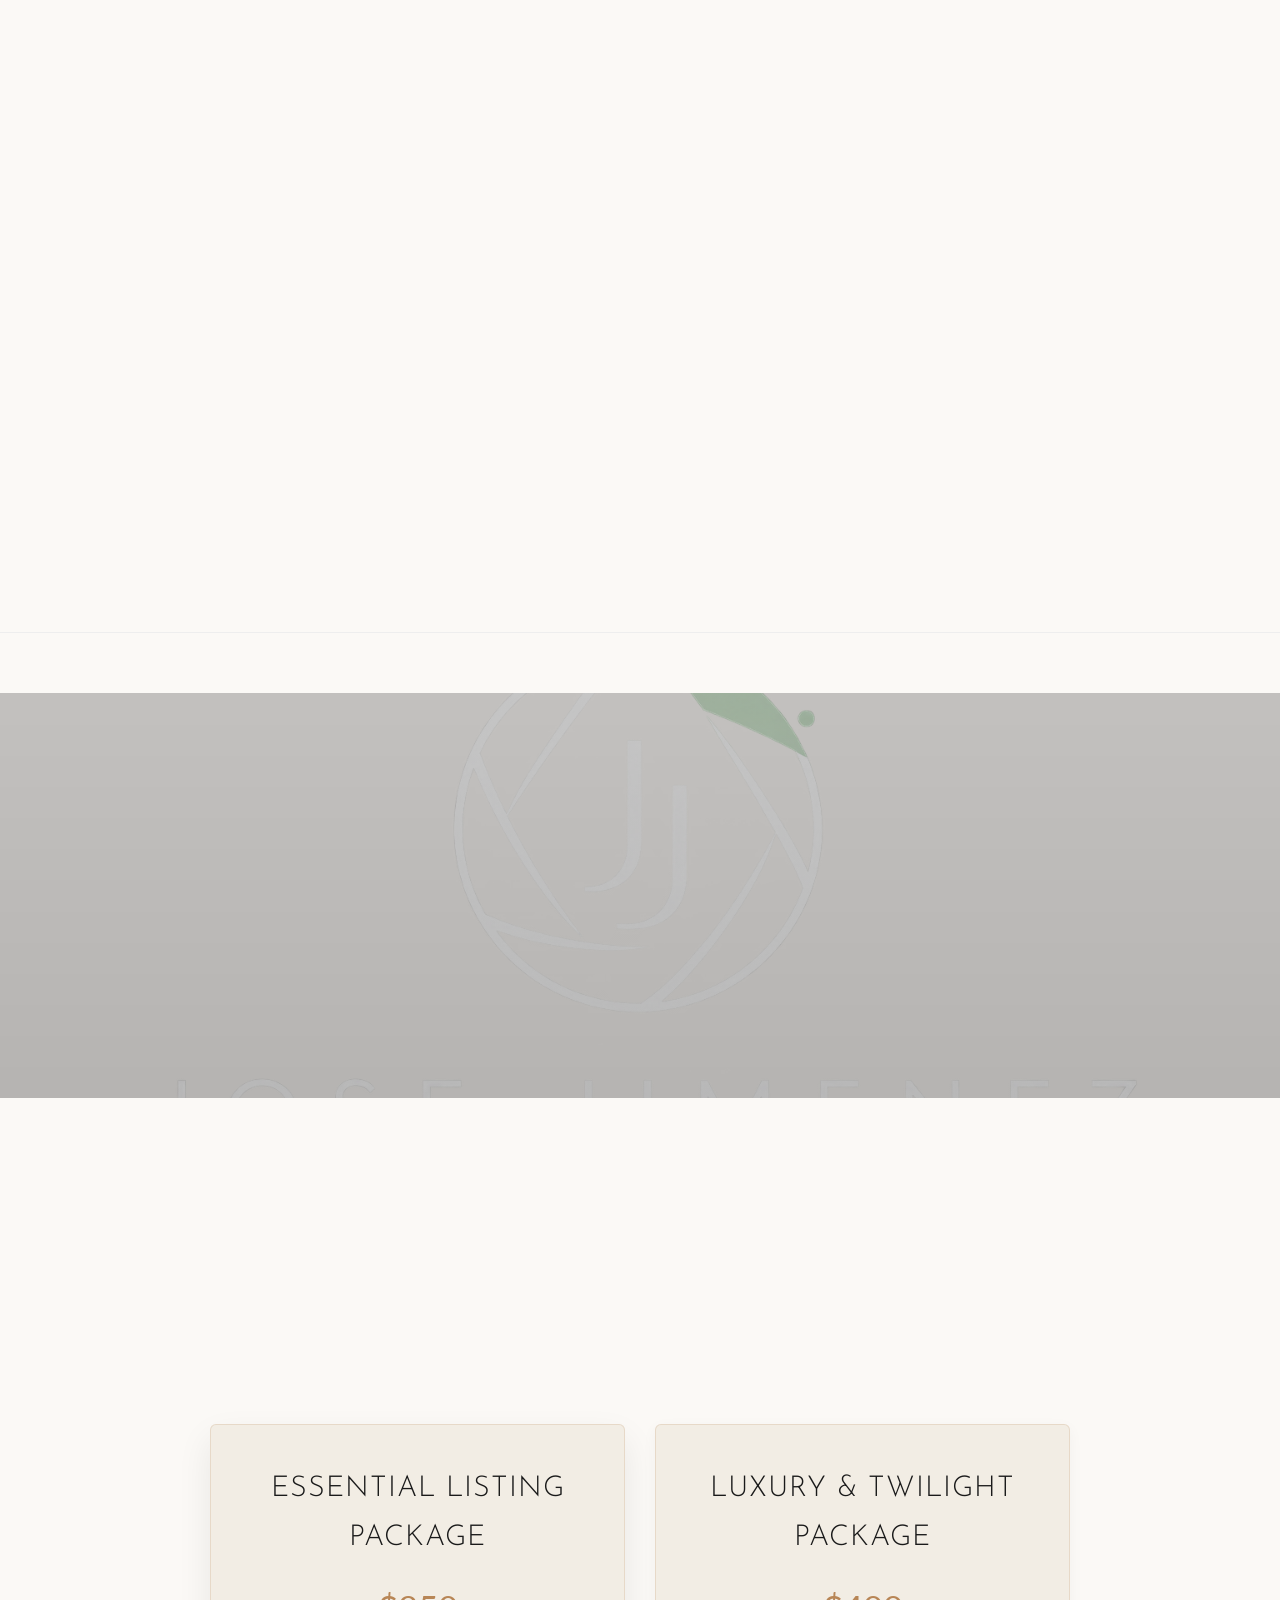
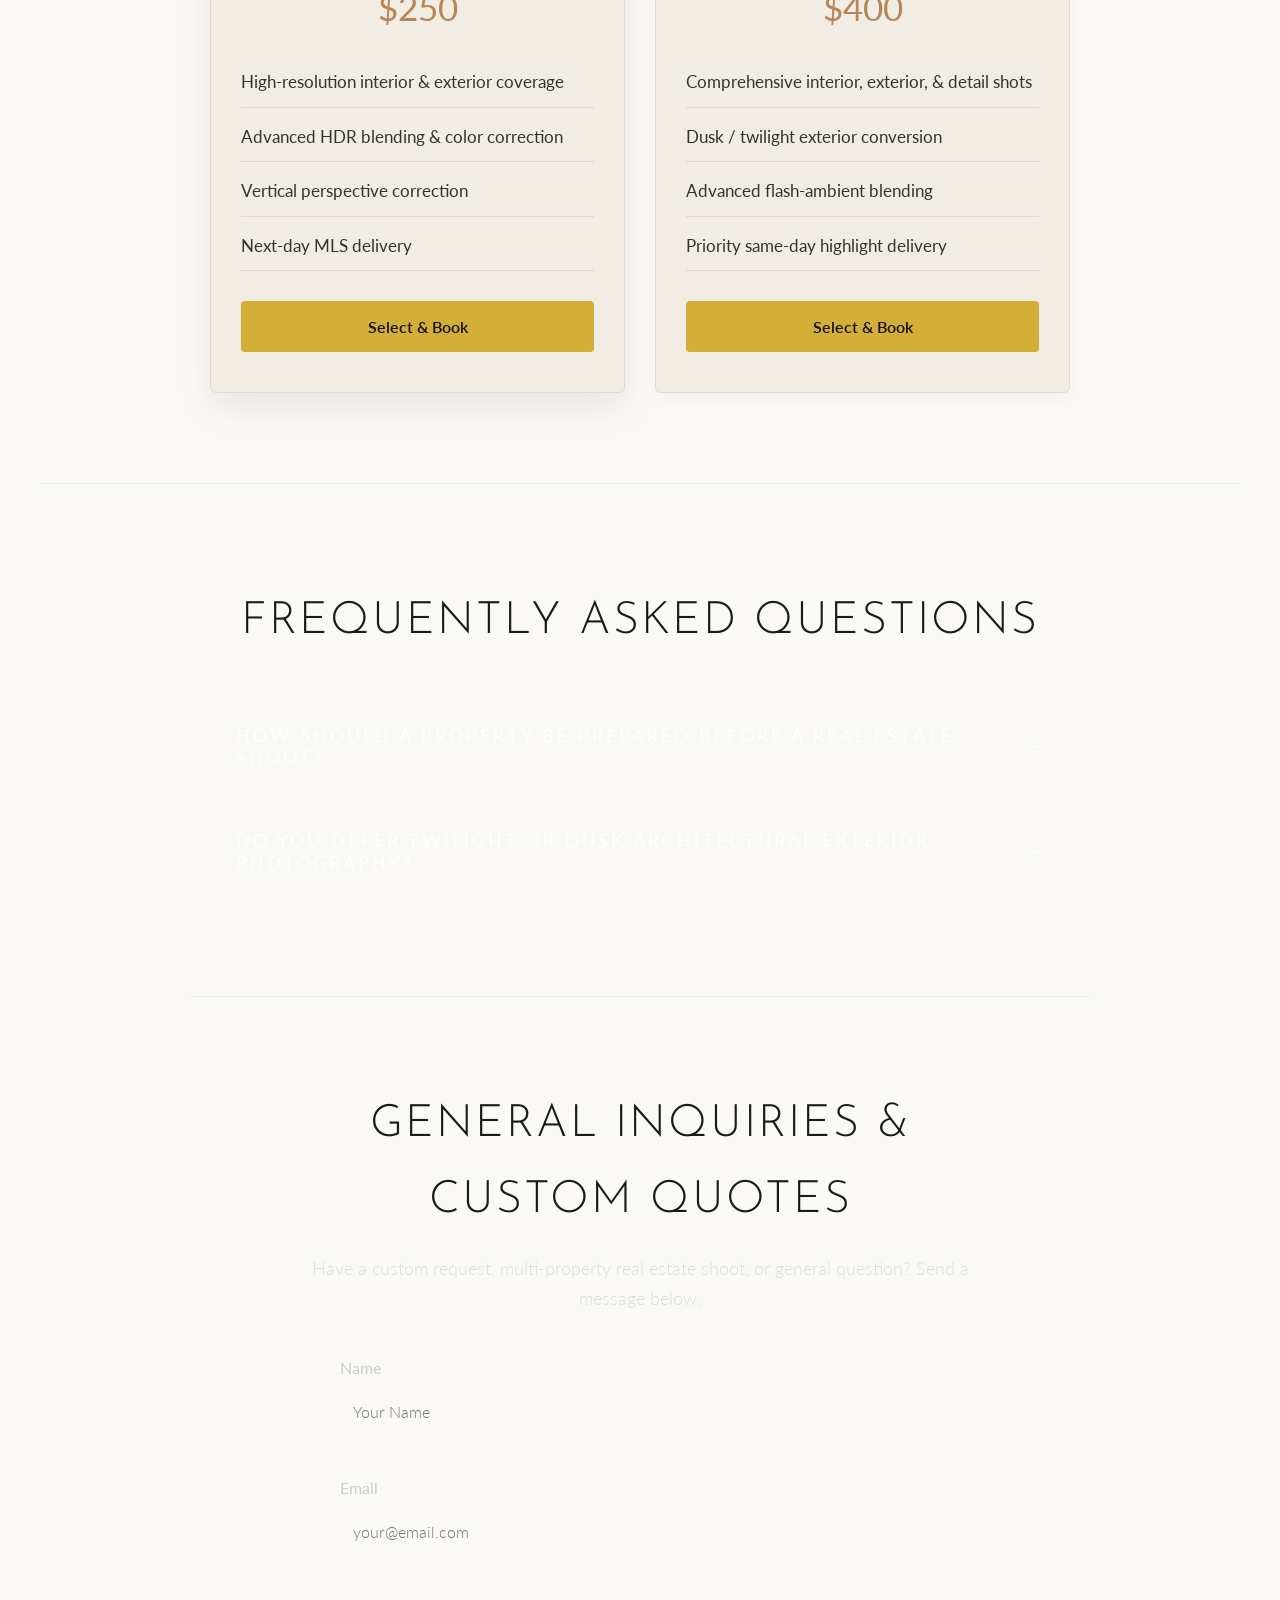
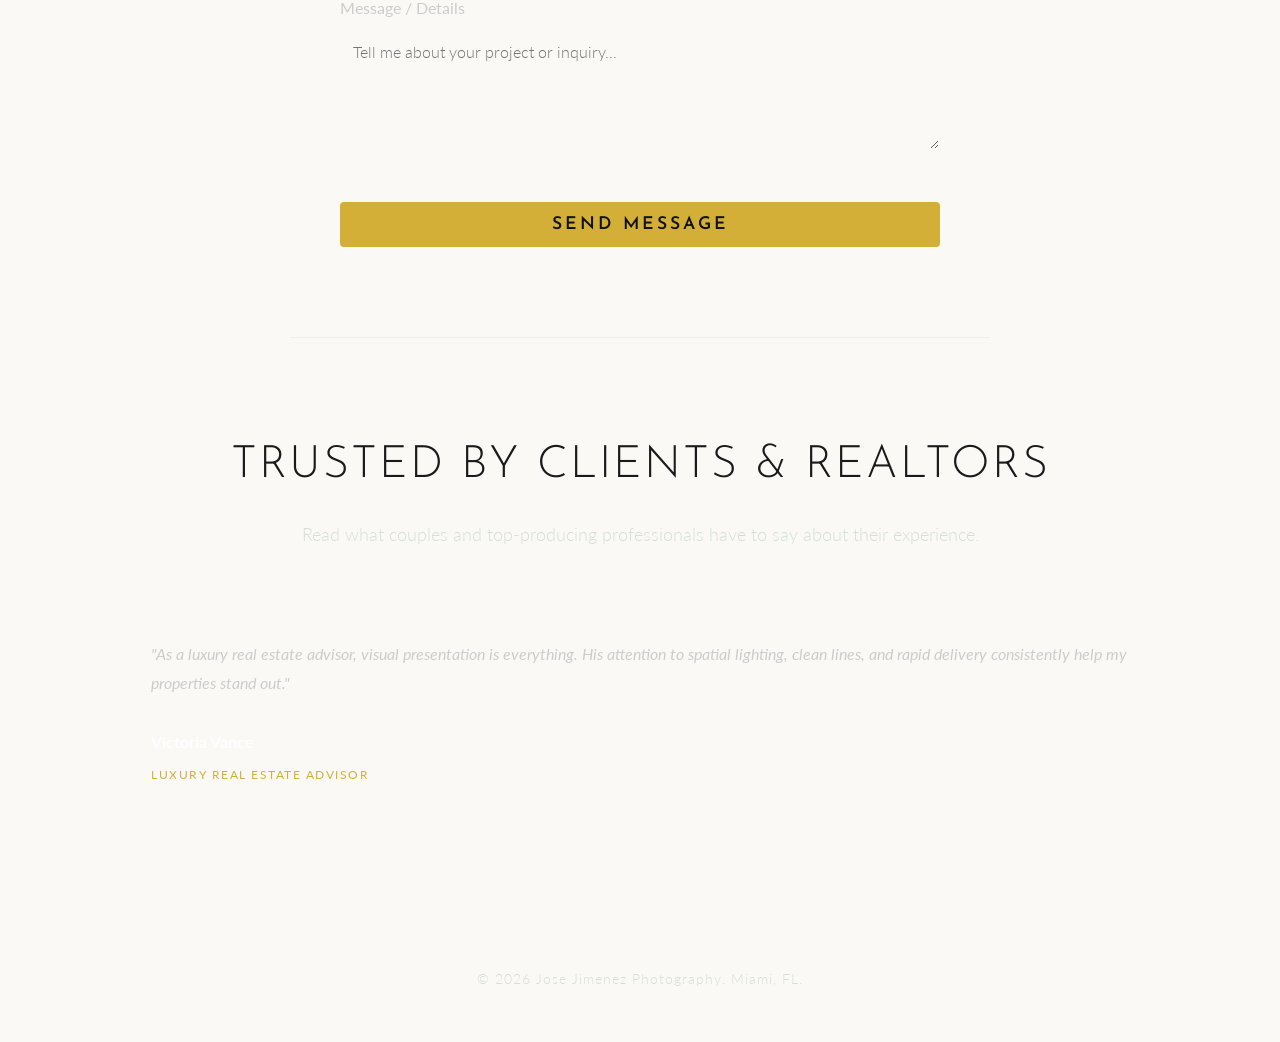
==== commit eb60b8b7: "booking" ====
--- a/real-estate.html
+++ b/real-estate.html
@@ -96,19 +96,37 @@
 
     <section id="pricing">
         <h2 class="reveal">Real Estate Investment</h2>
-        <p class="section-desc reveal">Click the package below to select it for your listing inquiry.</p>
+        <p class="section-desc reveal">Select a package below to open live availability and book your architectural session.</p>
         <div class="pricing-grid">
-            <div class="pricing-card reveal selected-card" data-package="Standard MLS Listing ($250)">
-                <h3>Standard MLS Listing</h3>
+            
+            <!-- Package 1: Essential Listing Package -->
+            <div class="pricing-card reveal selected-card">
+                <h3>Essential Listing Package</h3>
                 <div class="price">$250</div>
                 <ul>
-                    <li>Homes 1,500 – 3,000 sq ft</li>
-                    <li>25–40 high-res edited photos</li>
-                    <li>Advanced vertical correction</li>
-                    <li>Ambient window light balancing</li>
-                    <li>Guaranteed 24-48 hour turnaround</li>
+                    <li>High-resolution interior & exterior coverage</li>
+                    <li>Advanced HDR blending & color correction</li>
+                    <li>Vertical perspective correction</li>
+                    <li>Next-day MLS delivery</li>
                 </ul>
-            </div>
+                <!-- Opens Real Estate Essential Calendar in a new tab -->
+                <a href="YOUR_REAL_ESTATE_CALENDAR_URL_HERE" target="_blank" rel="noopener noreferrer" class="cta-button" style="display: block; margin-top: 25px; width: 100%; padding: 12px; background: #d4af37; color: #111; font-weight: 600; text-align: center; text-decoration: none; border-radius: 4px; transition: opacity 0.3s ease;">Select & Book</a>
+            </div>
+
+            <!-- Package 2: Luxury & Twilight Package -->
+            <div class="pricing-card reveal">
+                <h3>Luxury & Twilight Package</h3>
+                <div class="price">$400</div>
+                <ul>
+                    <li>Comprehensive interior, exterior, & detail shots</li>
+                    <li>Dusk / twilight exterior conversion</li>
+                    <li>Advanced flash-ambient blending</li>
+                    <li>Priority same-day highlight delivery</li>
+                </ul>
+                <!-- Opens Real Estate Luxury Calendar in a new tab -->
+                <a href="YOUR_REAL_ESTATE_CALENDAR_URL_HERE" target="_blank" rel="noopener noreferrer" class="cta-button" style="display: block; margin-top: 25px; width: 100%; padding: 12px; background: #d4af37; color: #111; font-weight: 600; text-align: center; text-decoration: none; border-radius: 4px; transition: opacity 0.3s ease;">Select & Book</a>
+             </div>
+
         </div>
     </section>
 	<!-- Frequently Asked Questions Section -->
@@ -138,20 +156,25 @@
             </div>
         </div>
     </section>
-    <section id="contact">
-        <h2>Book a Listing Shoot</h2>
-        <form class="reveal" id="contact-form">
-            <!-- Live feedback indicator -->
-            <div class="selected-package-indicator" id="package-display">Selected Package: Standard MLS Listing ($250)</div>
-            
-            <!-- Hidden input -->
-            <input type="hidden" name="selected_package" id="selected-package-input" value="Standard MLS Listing ($250)">
-            
-            <input type="text" name="name" placeholder="Your Name / Realtor" required>
-            <input type="email" name="email" placeholder="Your Email Address" required>
-            <input type="tel" name="phone" placeholder="Your Phone Number" required>
-            <textarea name="message" rows="5" placeholder="Property address, square footage, and preferred shoot date..." required></textarea>
-            <button type="submit">Submit Listing Inquiry</button>
+     <!-- General Inquiries & Custom Quotes Section -->
+    <section id="contact" class="contact-section">
+        <h2 class="reveal" style="text-align: center; margin-bottom: 15px;">General Inquiries & Custom Quotes</h2>
+        <p class="section-desc reveal" style="text-align: center; margin-bottom: 40px;">Have a custom request, multi-property real estate shoot, or general question? Send a message below.</p>
+        
+        <form id="contact-form" class="reveal">
+            <div class="form-group" style="margin-bottom: 20px;">
+                <label for="name" style="display: block; margin-bottom: 8px; color: #ccc;">Name</label>
+                <input type="text" id="name" name="name" required placeholder="Your Name" style="width: 100%; padding: 12px; background: rgba(255,255,255,0.05); border: 1px solid rgba(255,255,255,0.1); color: #fff; border-radius: 4px;">
+            </div>
+            <div class="form-group" style="margin-bottom: 20px;">
+                <label for="email" style="display: block; margin-bottom: 8px; color: #ccc;">Email</label>
+                <input type="email" id="email" name="email" required placeholder="your@email.com" style="width: 100%; padding: 12px; background: rgba(255,255,255,0.05); border: 1px solid rgba(255,255,255,0.1); color: #fff; border-radius: 4px;">
+            </div>
+            <div class="form-group" style="margin-bottom: 25px;">
+                <label for="message" style="display: block; margin-bottom: 8px; color: #ccc;">Message / Details</label>
+                <textarea id="message" name="message" rows="5" required placeholder="Tell me about your project or inquiry..." style="width: 100%; padding: 12px; background: rgba(255,255,255,0.05); border: 1px solid rgba(255,255,255,0.1); color: #fff; border-radius: 4px;"></textarea>
+            </div>
+            <button type="submit" class="cta-button submit-btn" style="width: 100%; padding: 14px; background: #d4af37; color: #111; font-weight: 600; border: none; border-radius: 4px; cursor: pointer;">Send Message</button>
         </form>
     </section>
 	<!-- Client Testimonials Section -->
--- a/style.css
+++ b/style.css
@@ -982,4 +982,51 @@
     font-size: 12px;
     letter-spacing: 1.5px;
     text-transform: uppercase;
+}
+/* ==========================================
+   PRICING & BOOKING CONTAINER STYLES
+   ========================================== */
+.pricing-grid {
+    display: grid;
+    grid-template-columns: repeat(auto-fit, minmax(280px, 1fr));
+    gap: 30px;
+    max-width: 900px;
+    margin: 0 auto;
+    padding: 0 20px;
+}
+
+.pricing-card {
+    background: rgba(255, 255, 255, 0.02);
+    border: 1px solid rgba(255, 255, 255, 0.06);
+    border-radius: 6px;
+    padding: 40px 30px;
+    text-align: center;
+    cursor: pointer;
+    transition: border-color 0.3s ease, transform 0.3s ease;
+}
+
+.pricing-card:hover, .pricing-card.selected-card {
+    border-color: #d4af37;
+    transform: translateY(-4px);
+}
+
+.booking-section {
+    padding: 90px 20px;
+    max-width: 900px;
+    margin: 0 auto;
+}
+
+.booking-container {
+    background: rgba(255, 255, 255, 0.02);
+    border: 1px solid rgba(255, 255, 255, 0.06);
+    border-radius: 8px;
+    padding: 20px;
+    box-shadow: 0 20px 40px rgba(0, 0, 0, 0.4);
+    overflow: hidden;
+}
+
+.contact-section {
+    padding: 90px 20px;
+    max-width: 700px;
+    margin: 0 auto;
 }
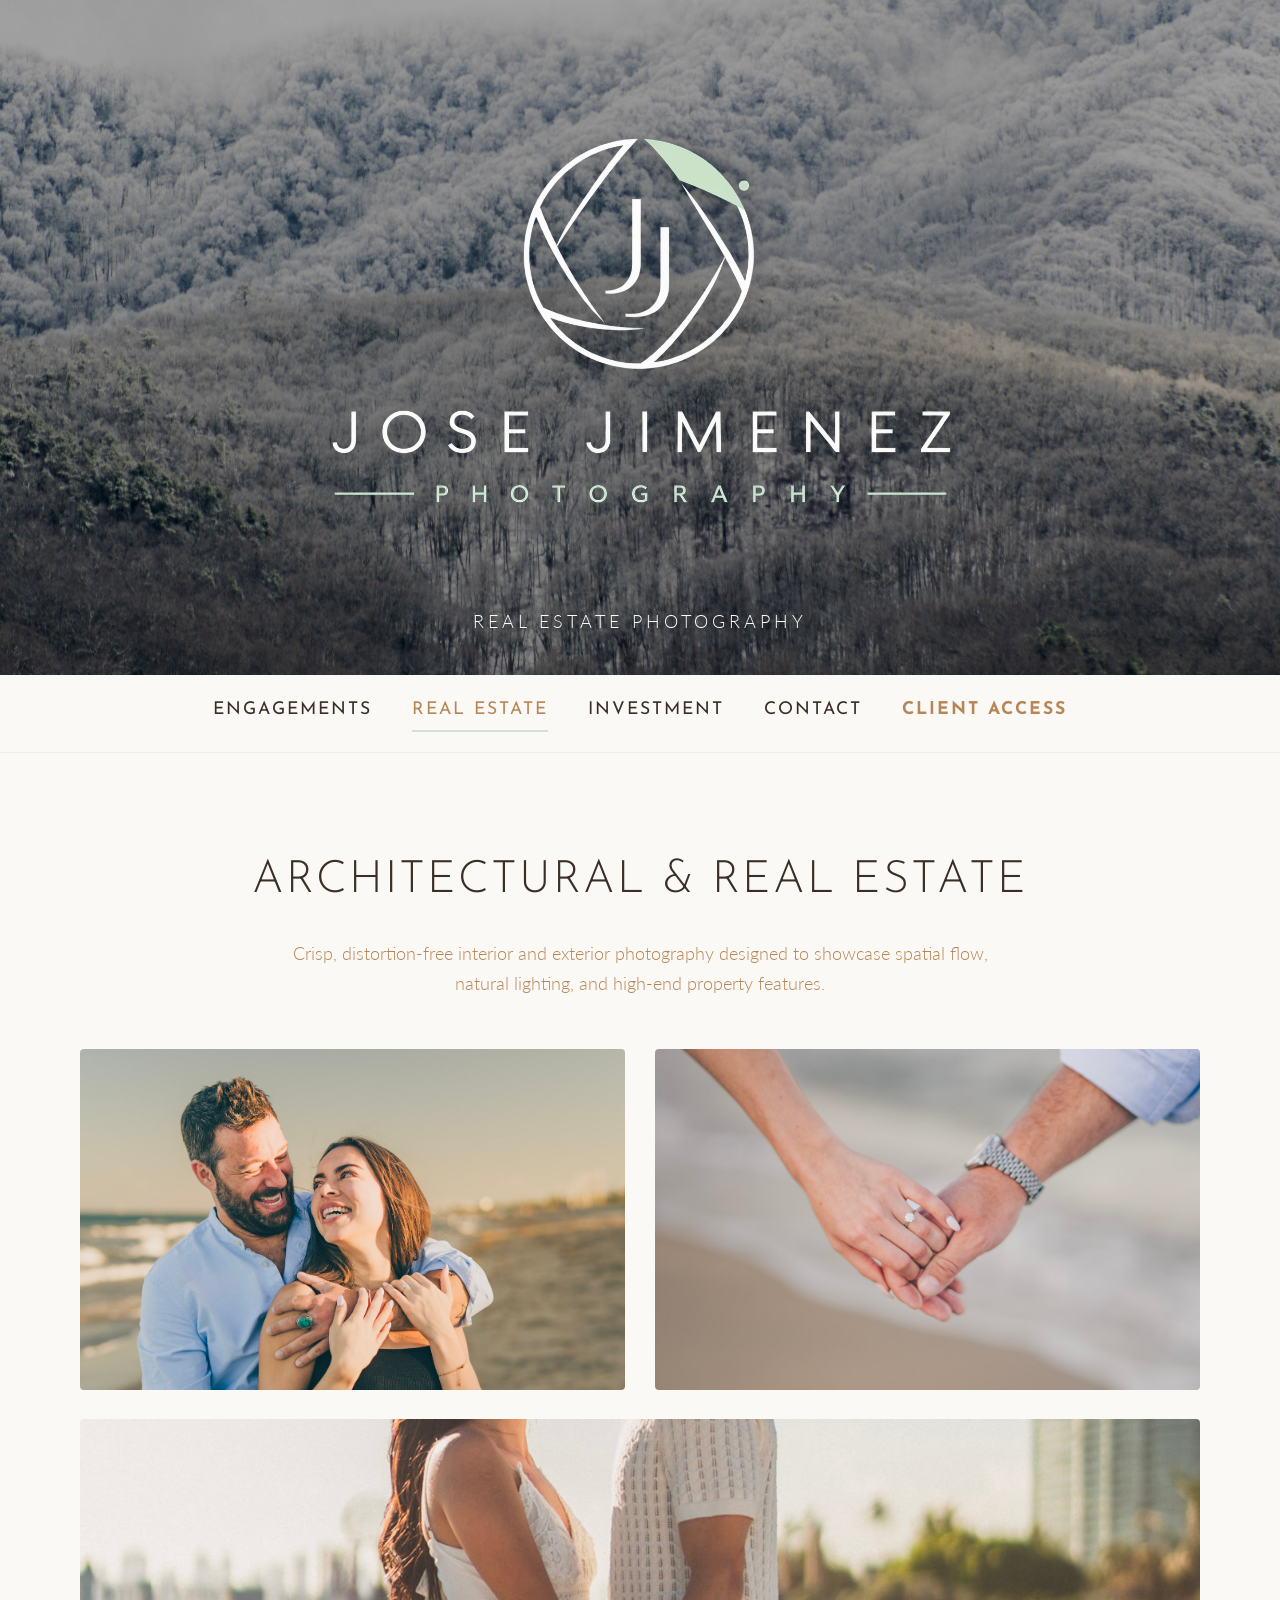
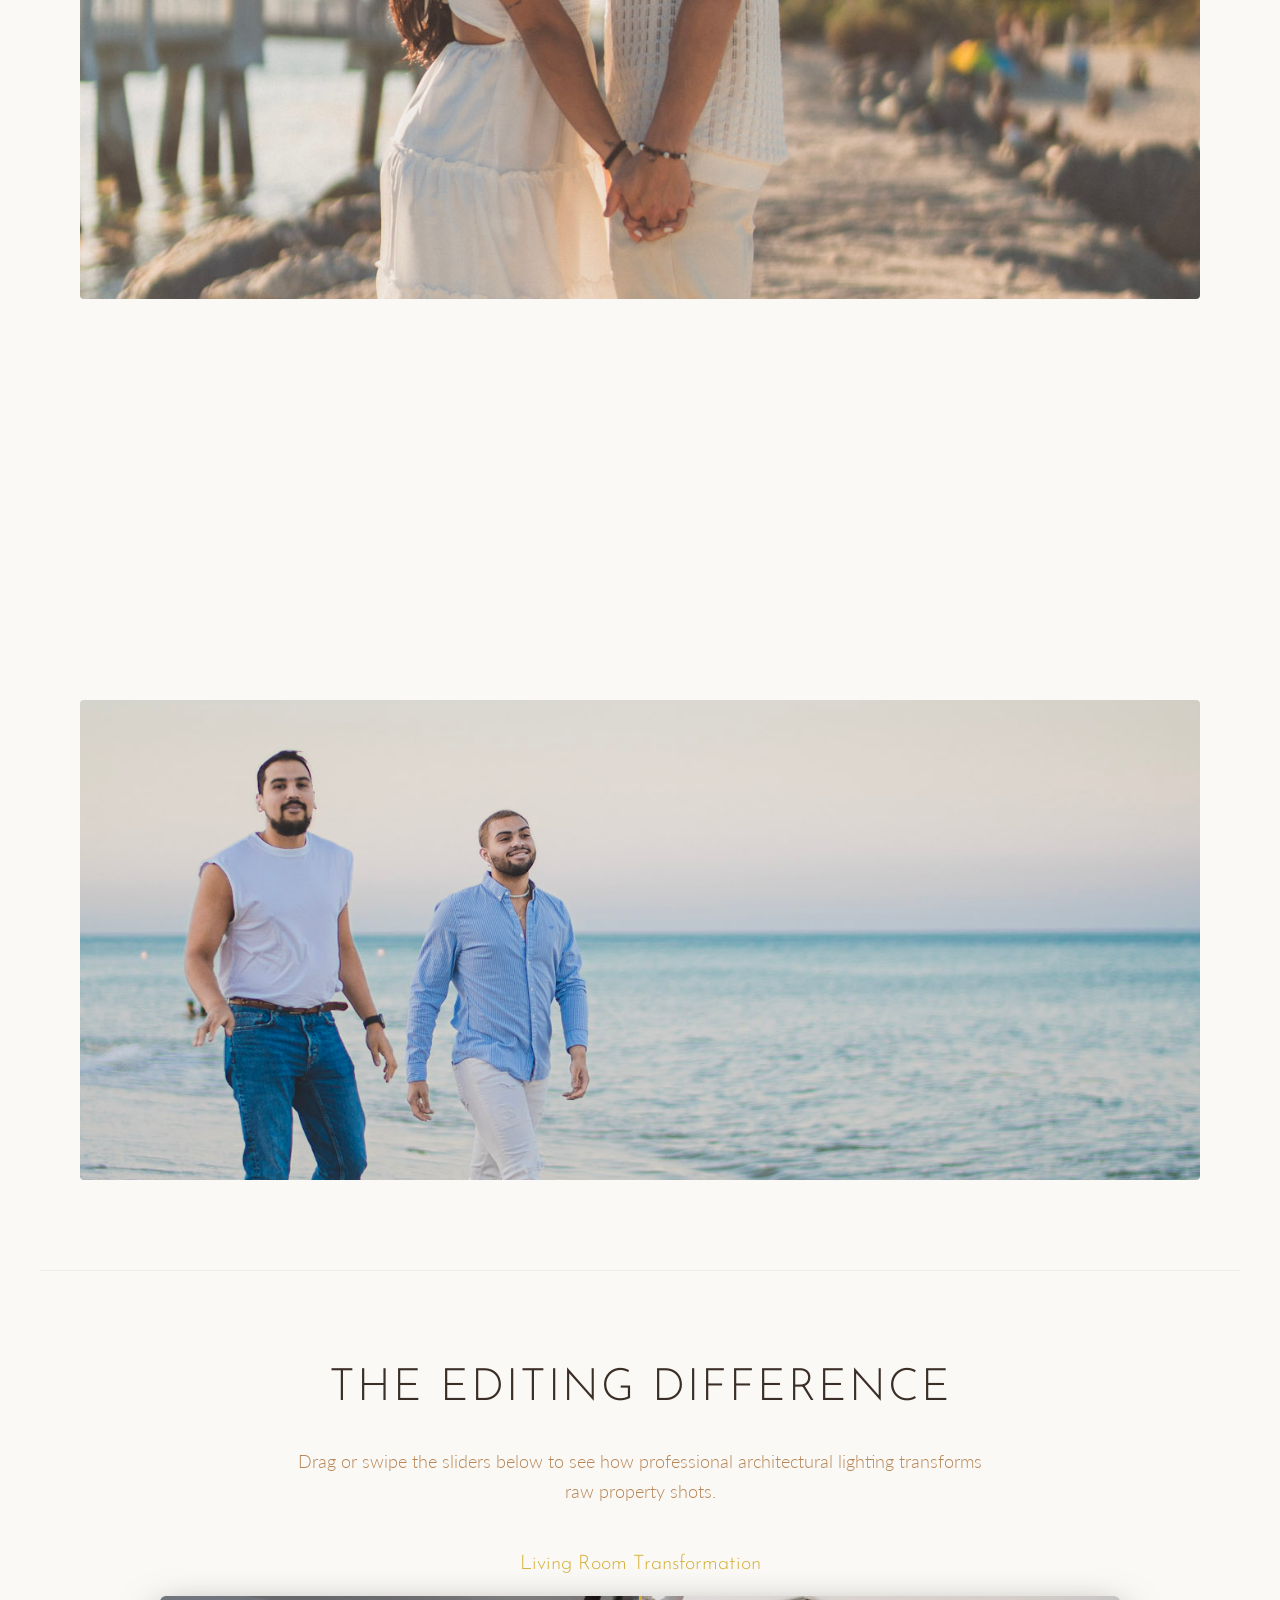
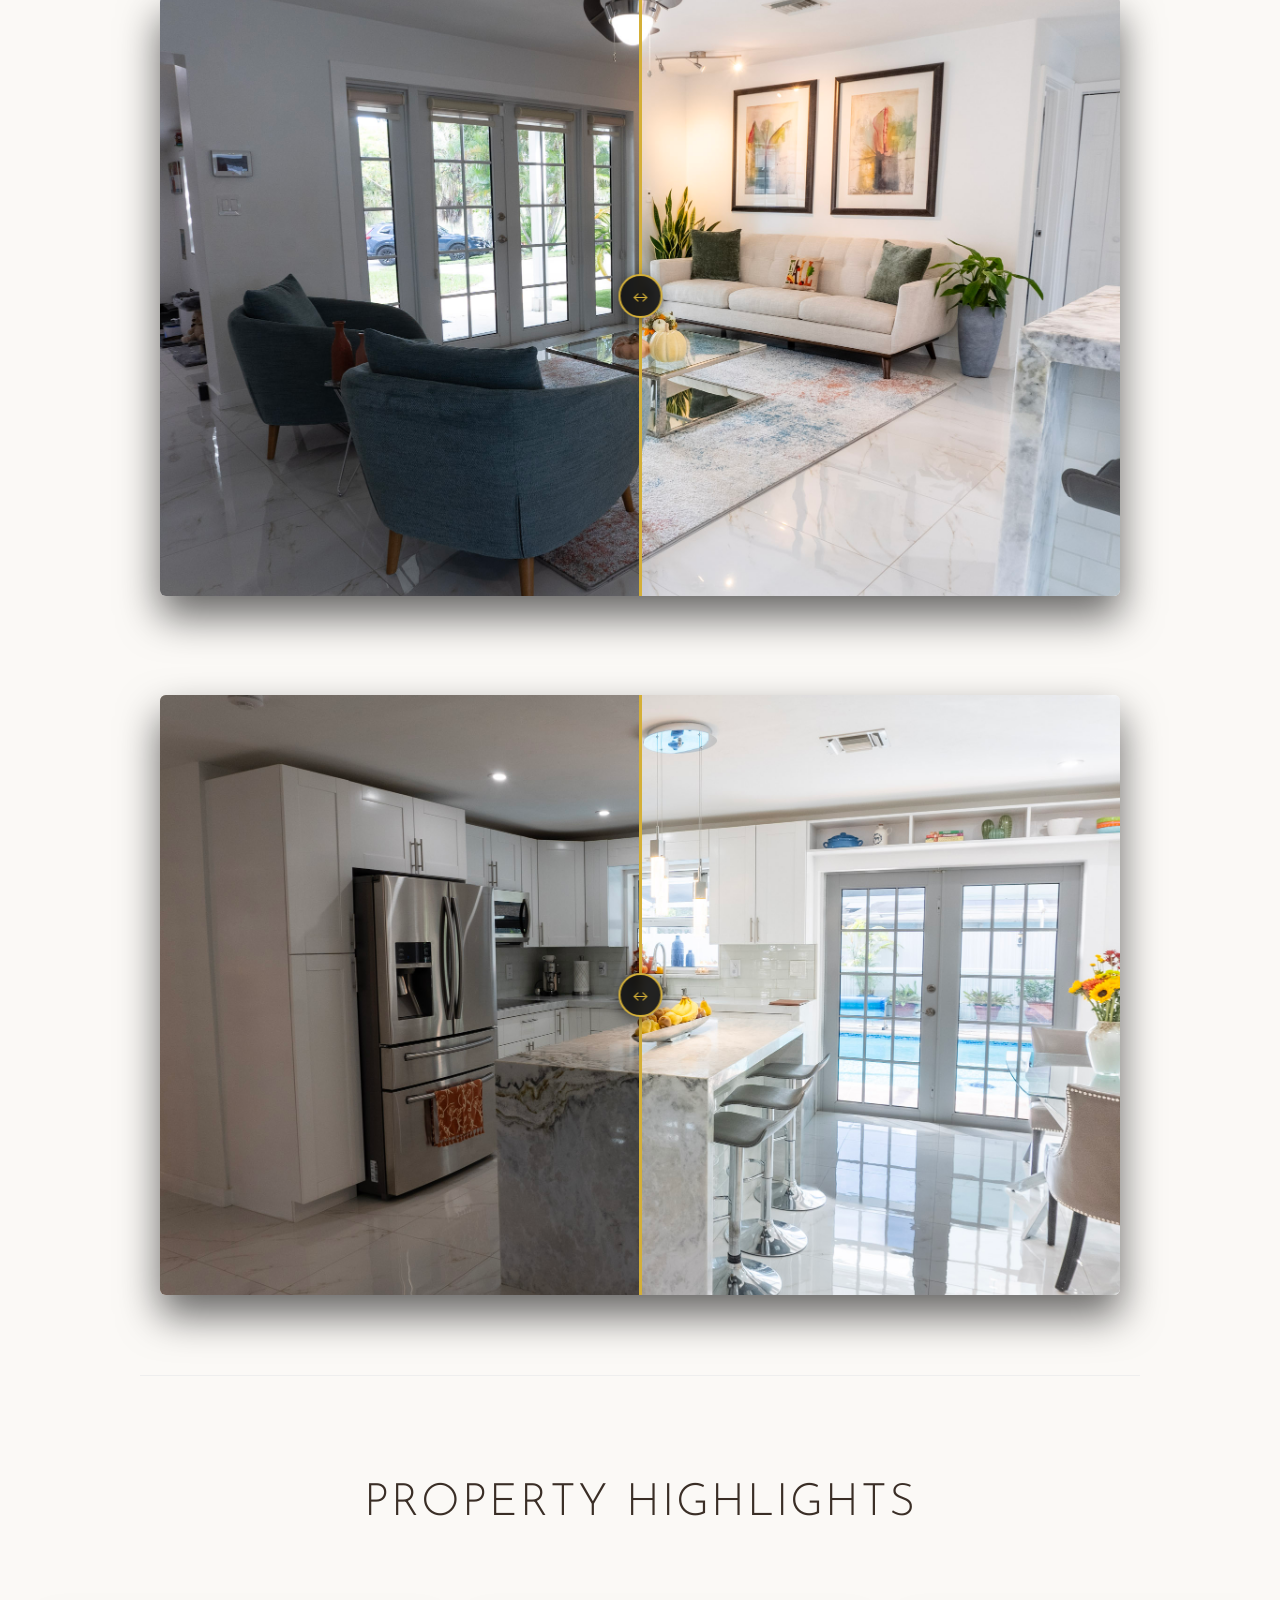
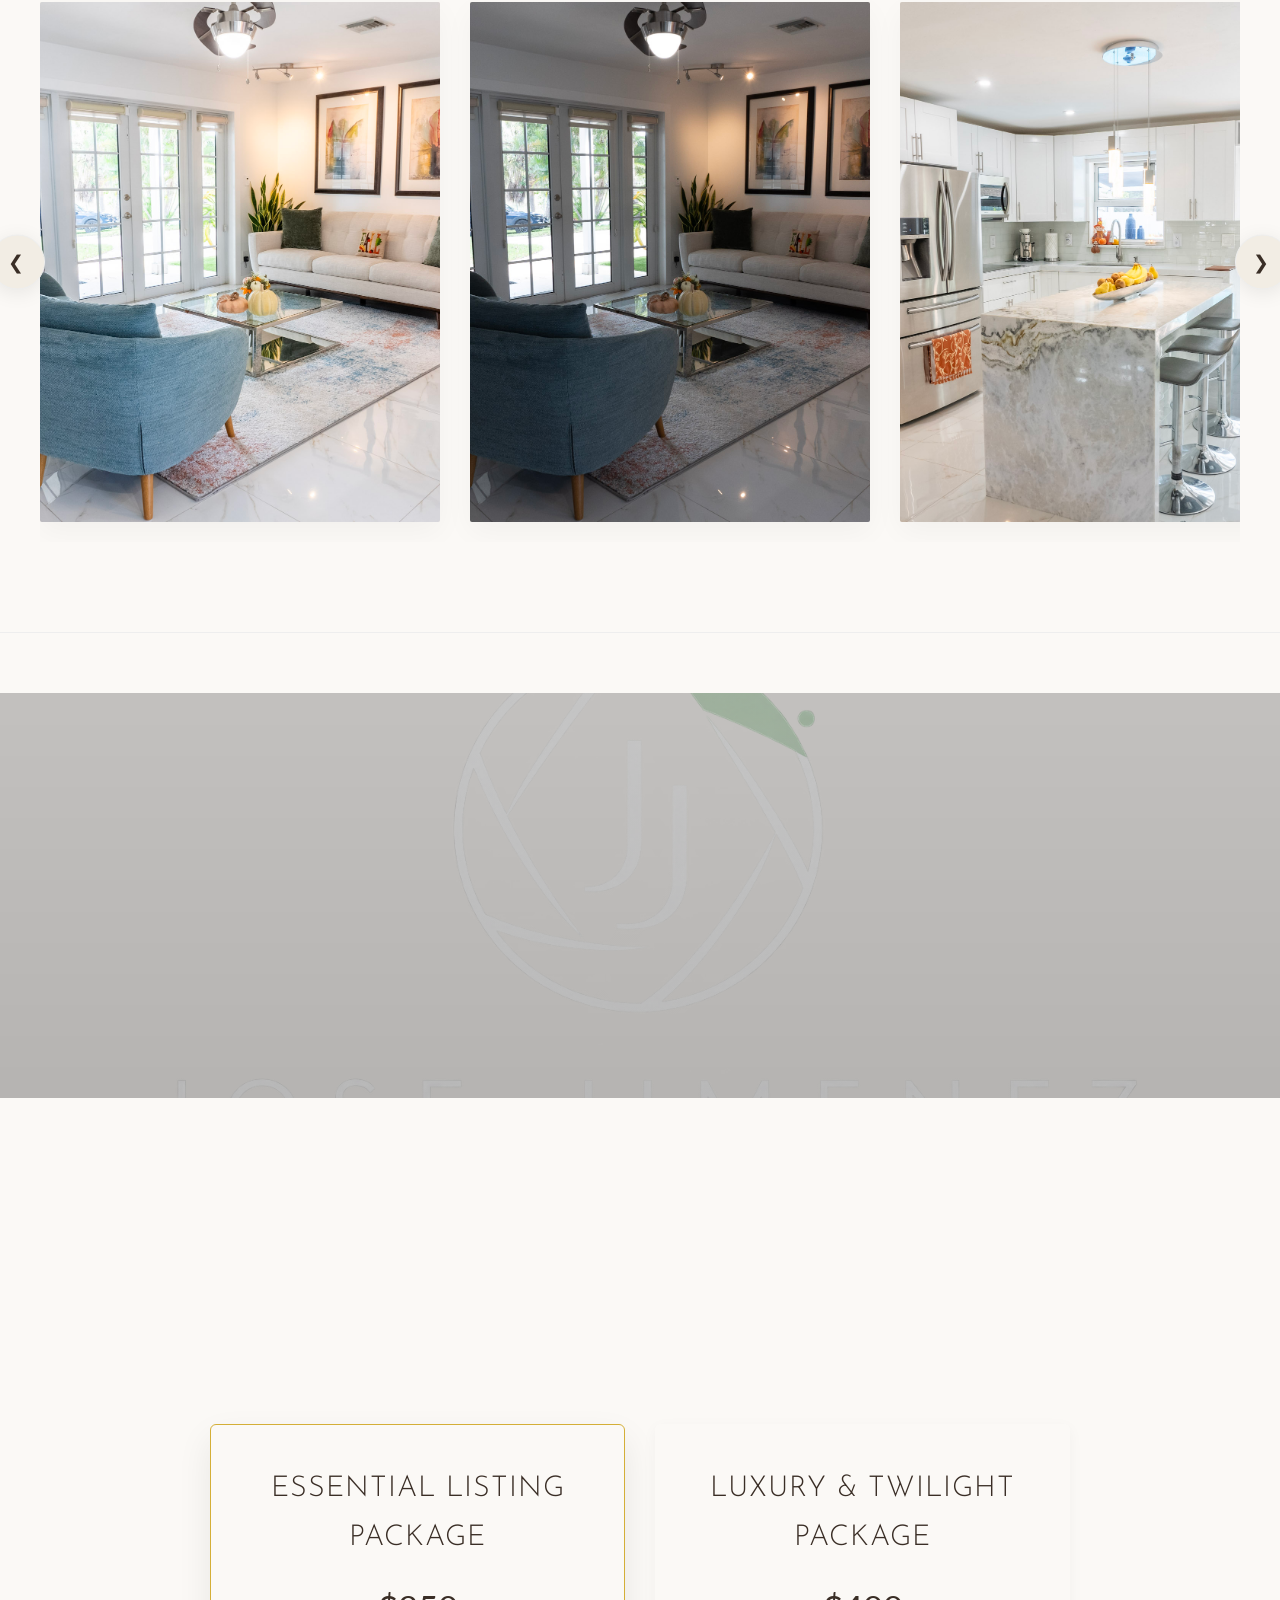
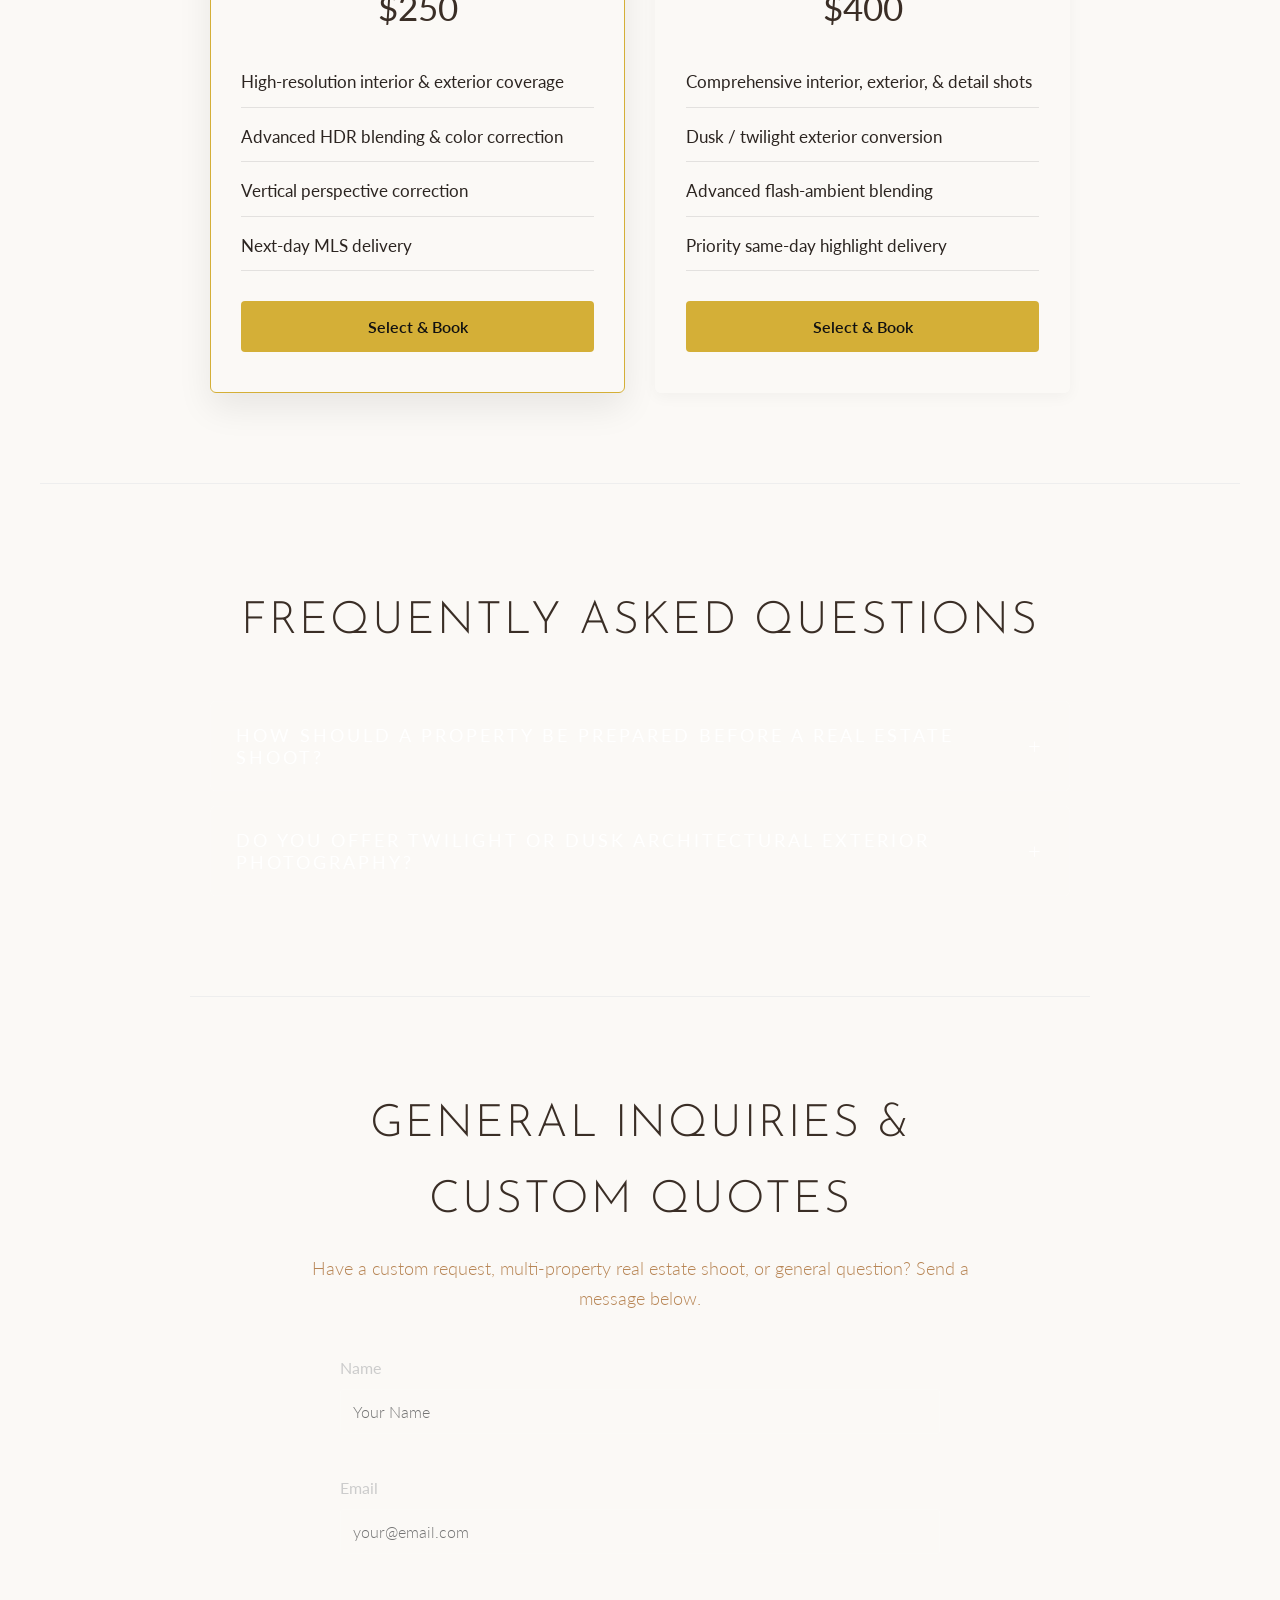
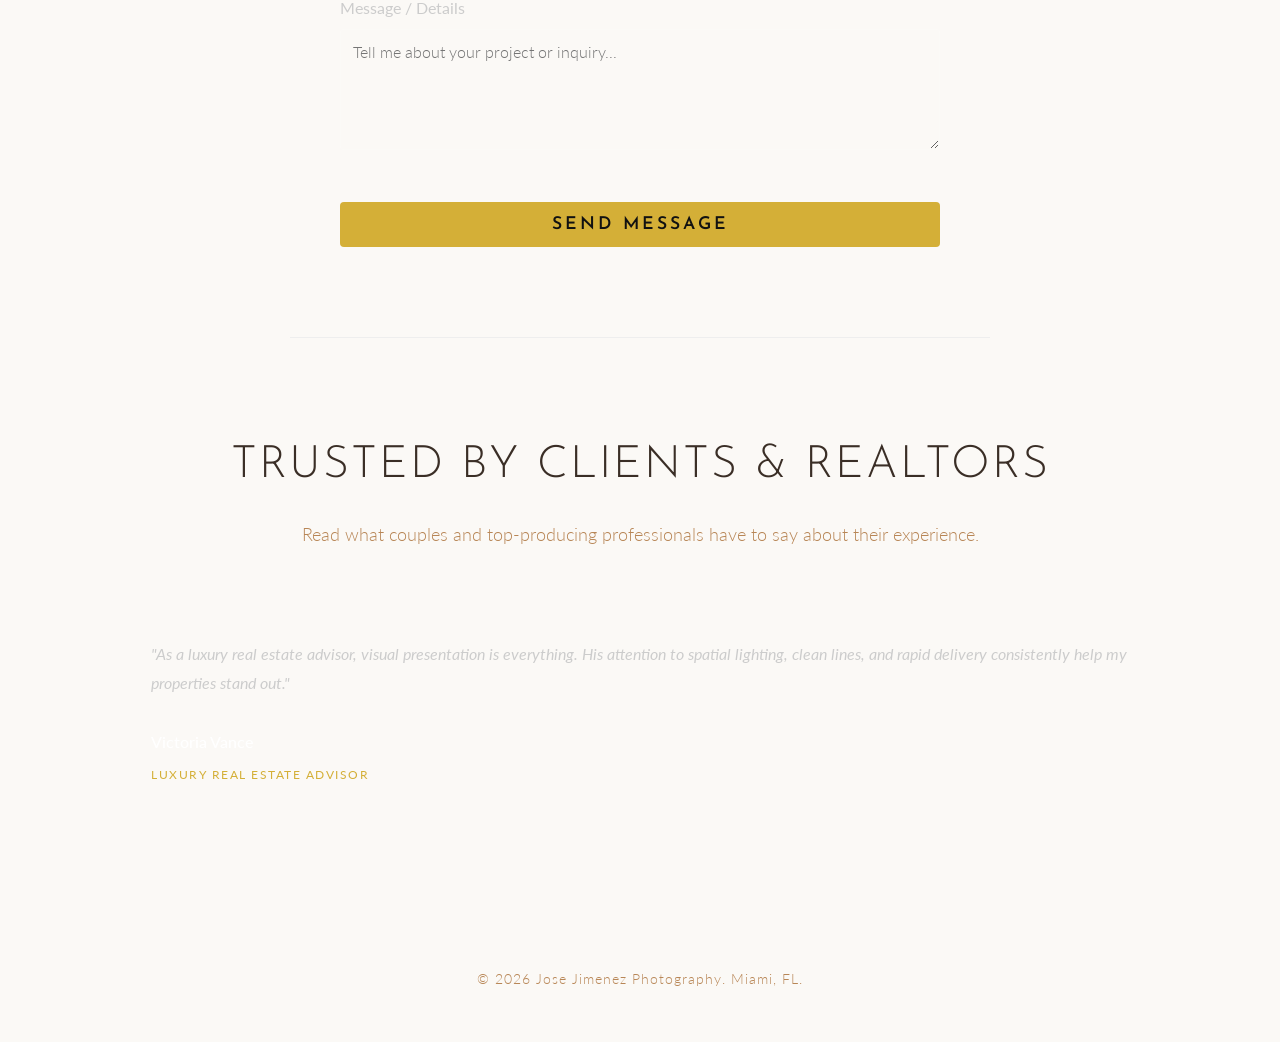
==== commit 228185dc: "theme" ====
--- a/real-estate.html
+++ b/real-estate.html
@@ -8,7 +8,7 @@
     <script src="script.js" defer></script>
 	<link rel="icon" type="image/png" href="img/favicon.png">
 </head>
-<body class="real-estate-theme">
+<body class="real-estate-page">
 
     <header class="realestate-hero">
 		<div class="hero-bg"></div>
--- a/style.css
+++ b/style.css
@@ -12,7 +12,7 @@
     --primary: #1a1a1a;
     --text: #333333;
     --card-bg: #ffffff;
-    --accent: #d4e0d4;
+    --accent: #276749;
     --pastel-green: #d4e0d4;
     --green-hover: #b8ccb8;
     --border-color: #eee;
@@ -65,6 +65,15 @@
     line-height: 1.7; 
     overflow-x: hidden;
     transition: background-color 0.3s ease, color 0.3s ease;
+}
+/* Bridge Real Estate variables to the active page variables when on the Real Estate page */
+body.real-estate-page {
+    --bg: var(--re-bg);
+    --surface: var(--re-surface);
+    --primary: var(--re-wood-dark);
+    --accent: var(--re-wood-warm);
+    --text: var(--re-text);
+    --card-bg: var(--re-surface);
 }
 
 h1, h2, h3 {
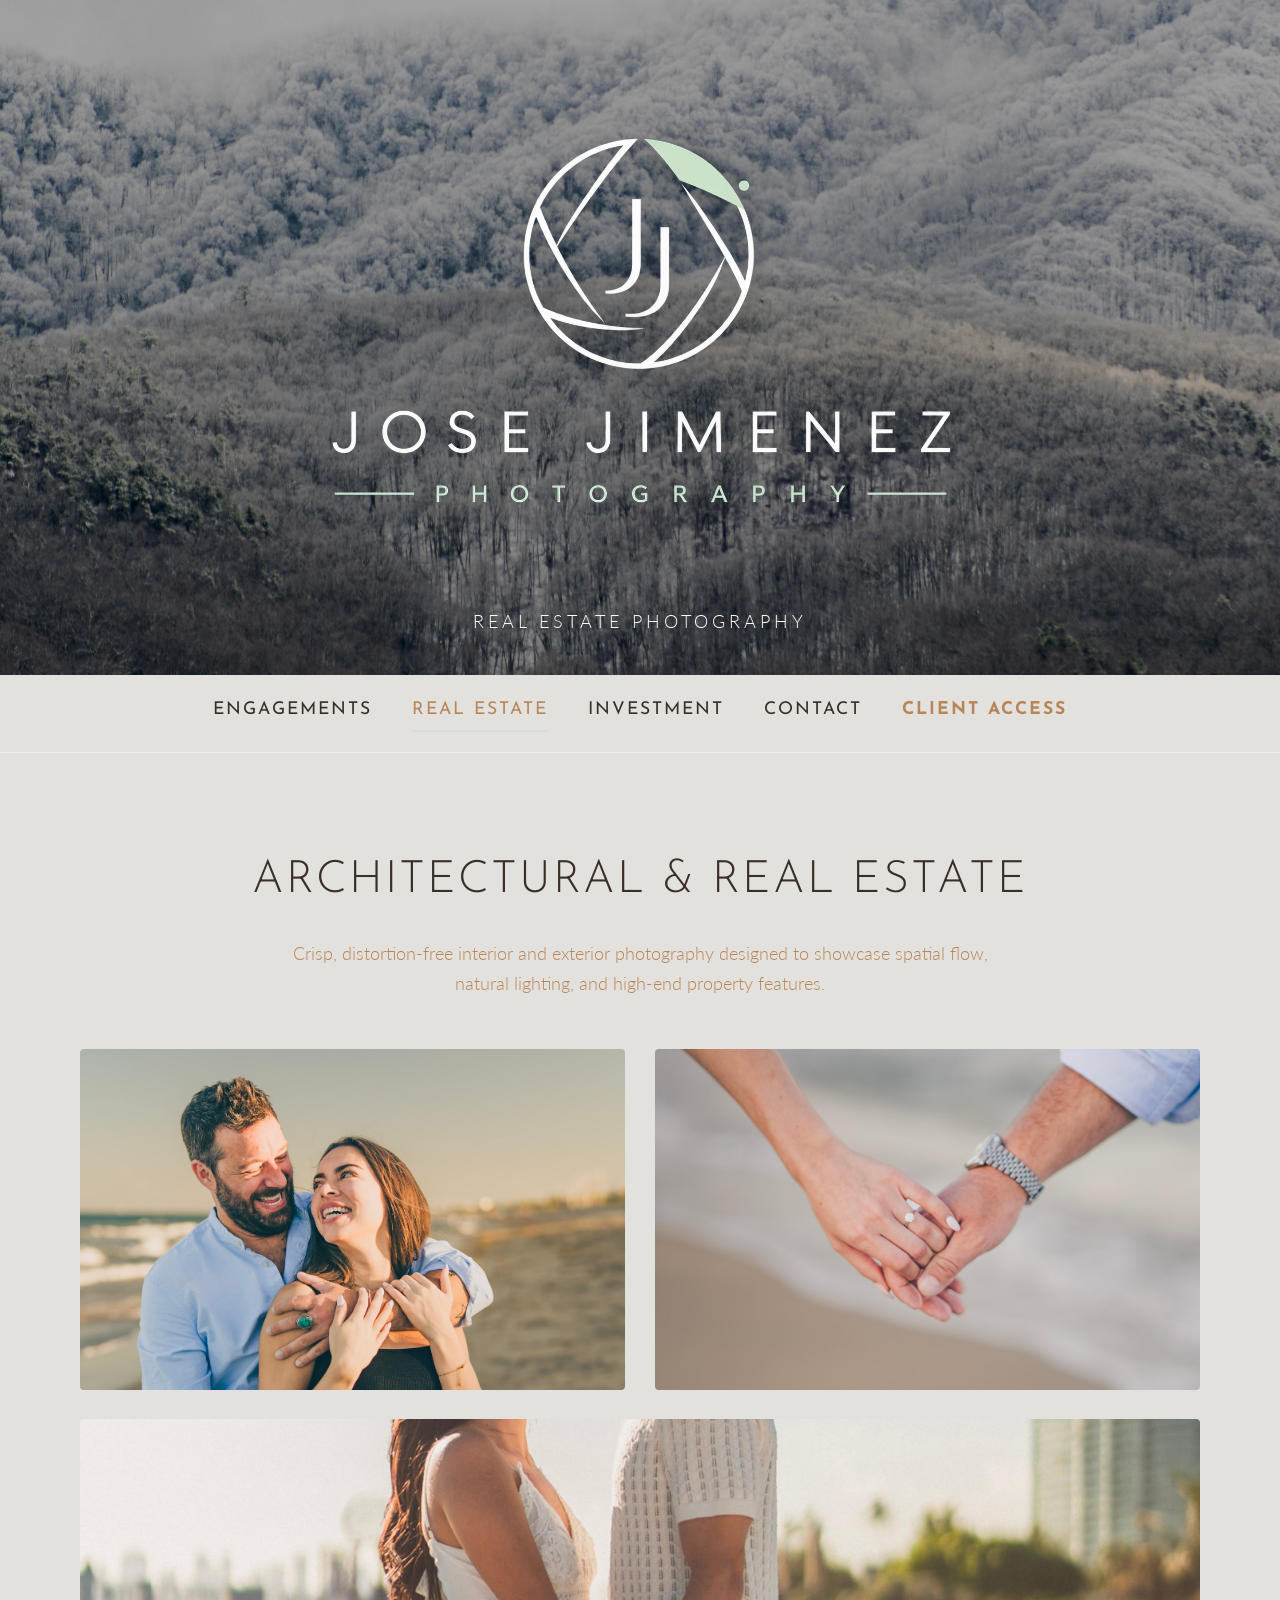
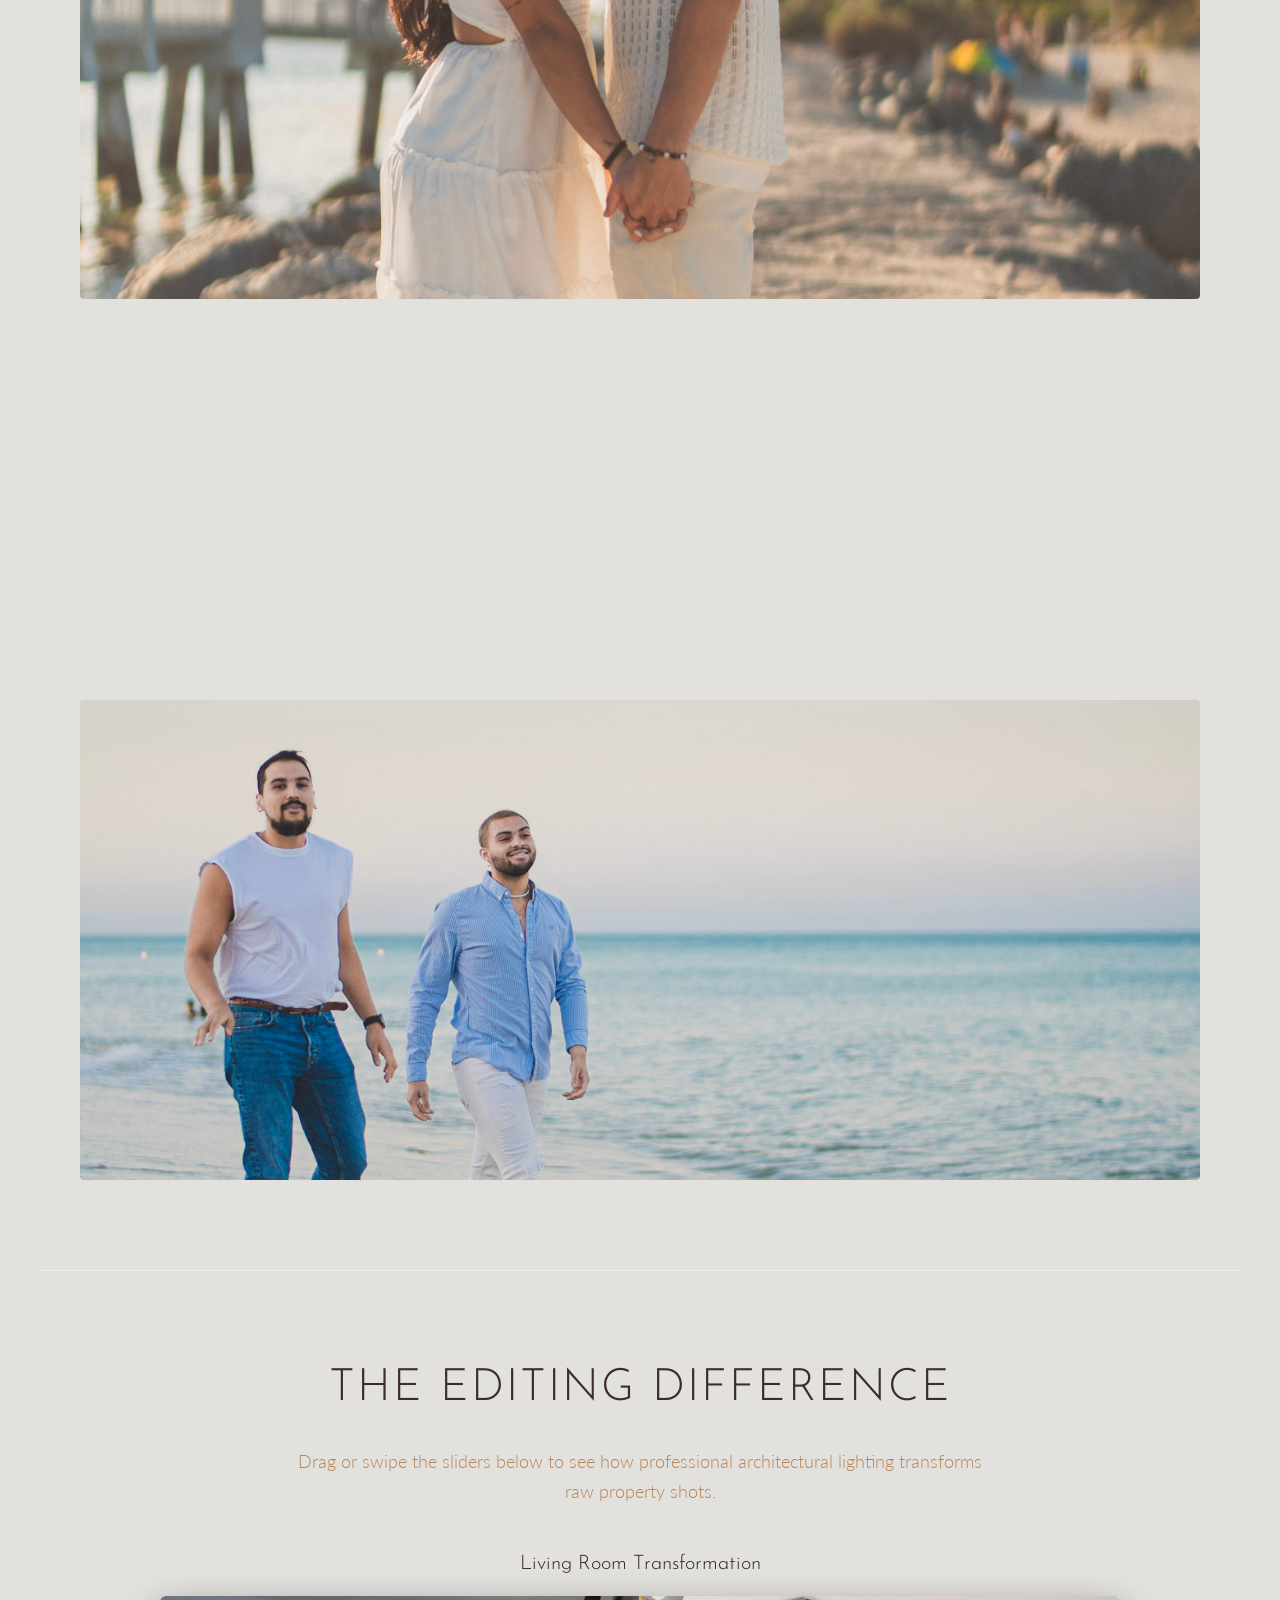
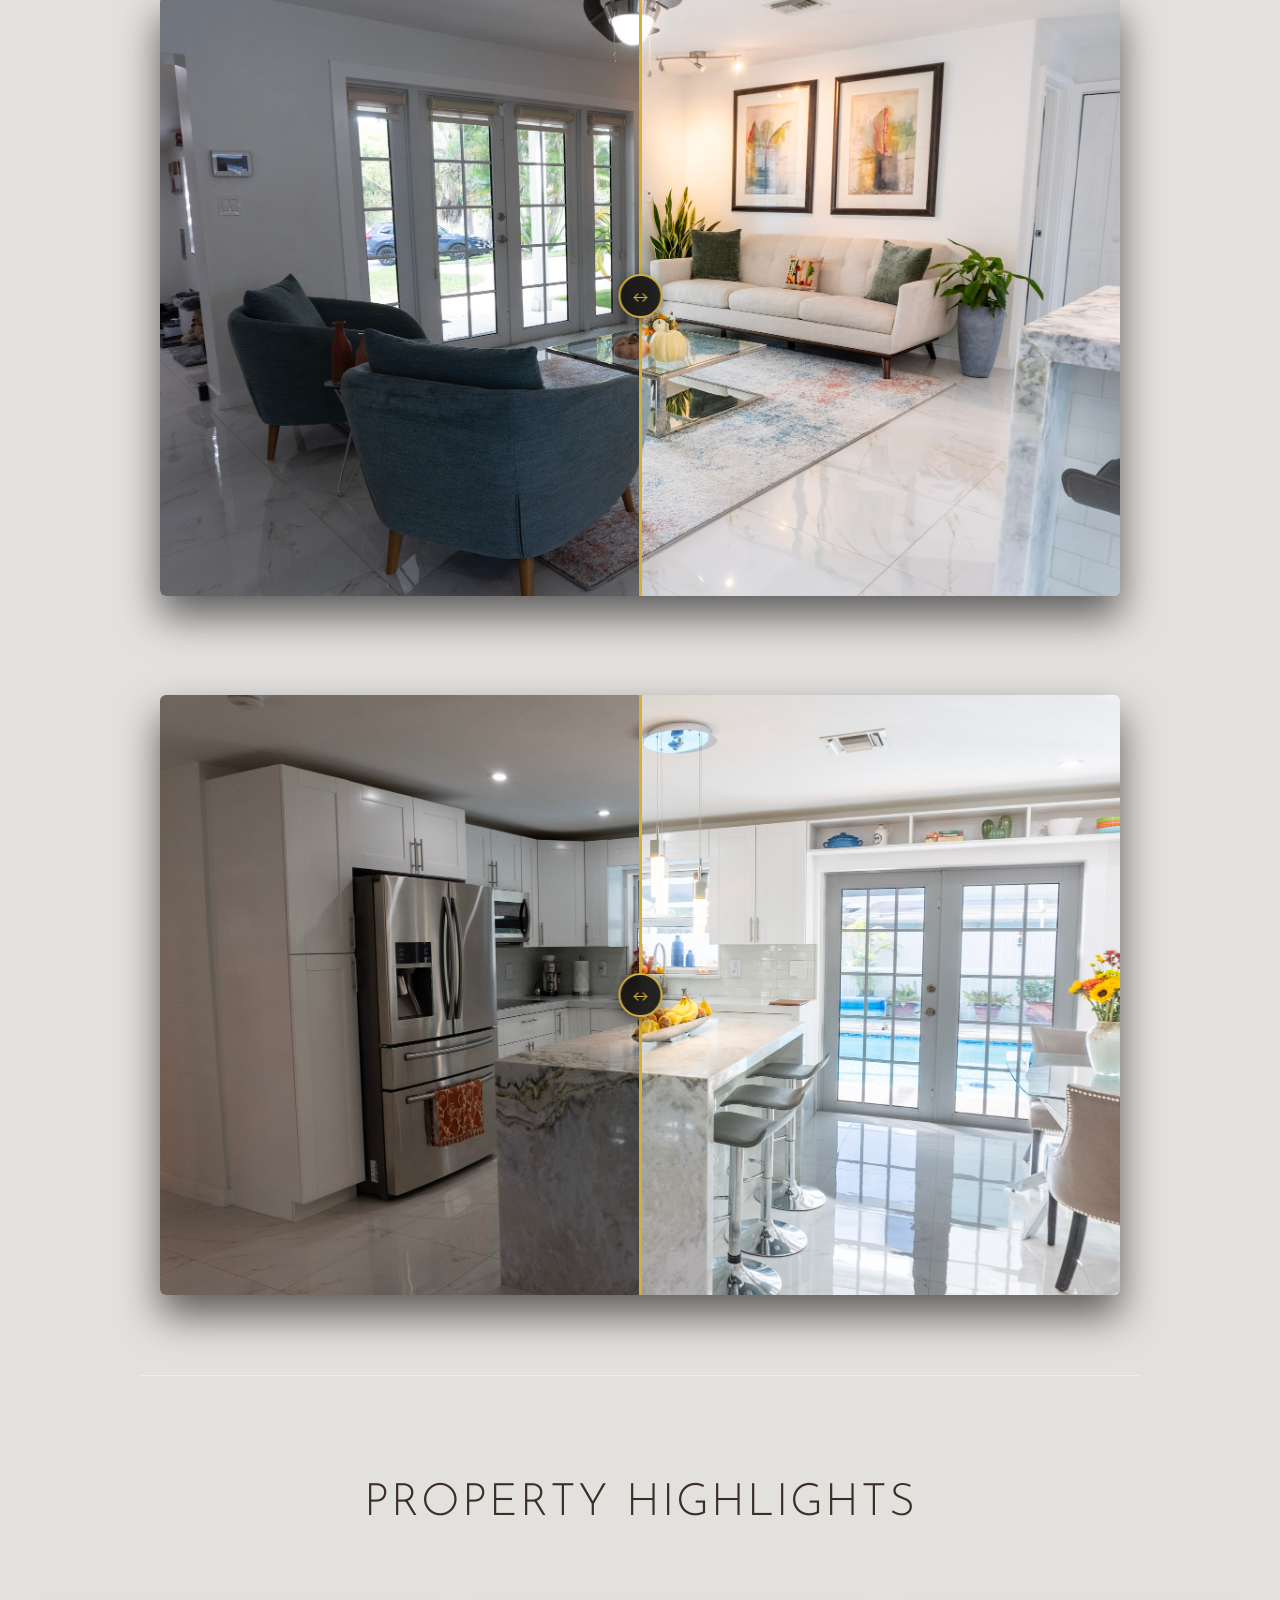
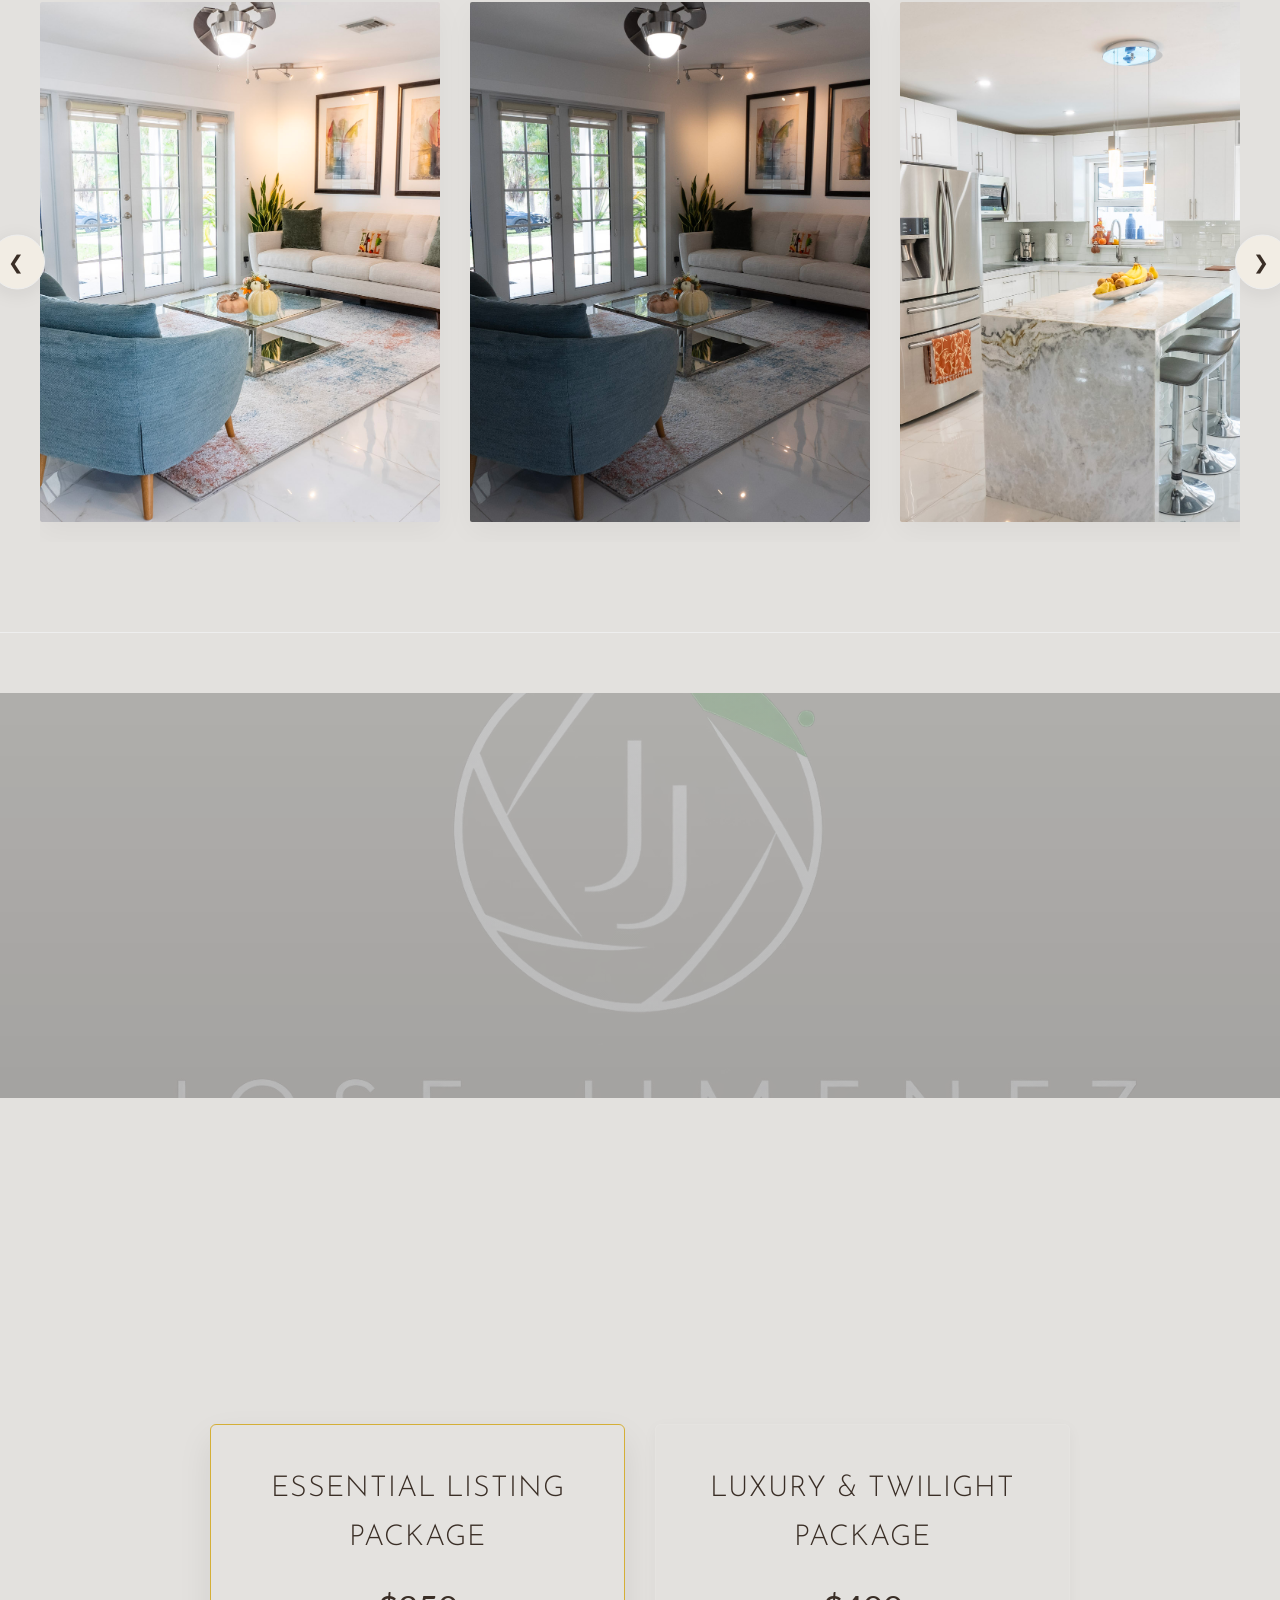
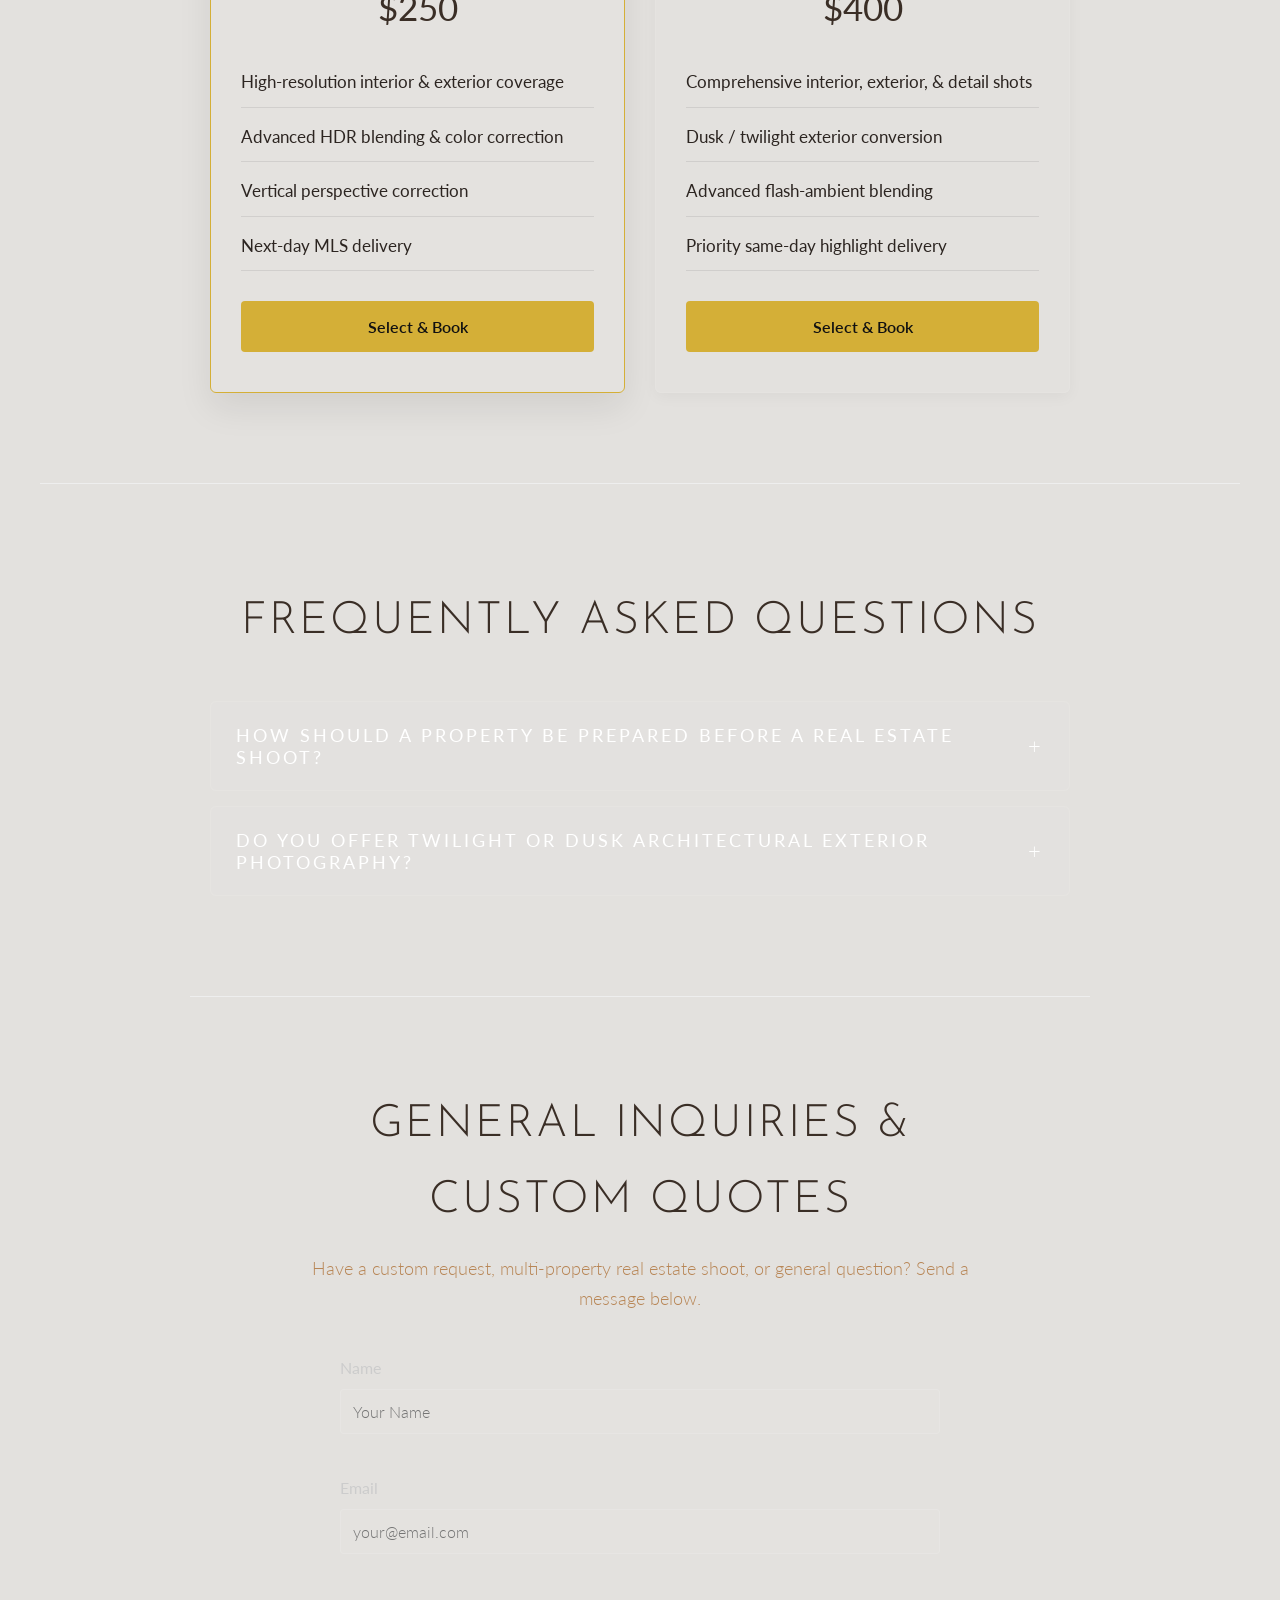
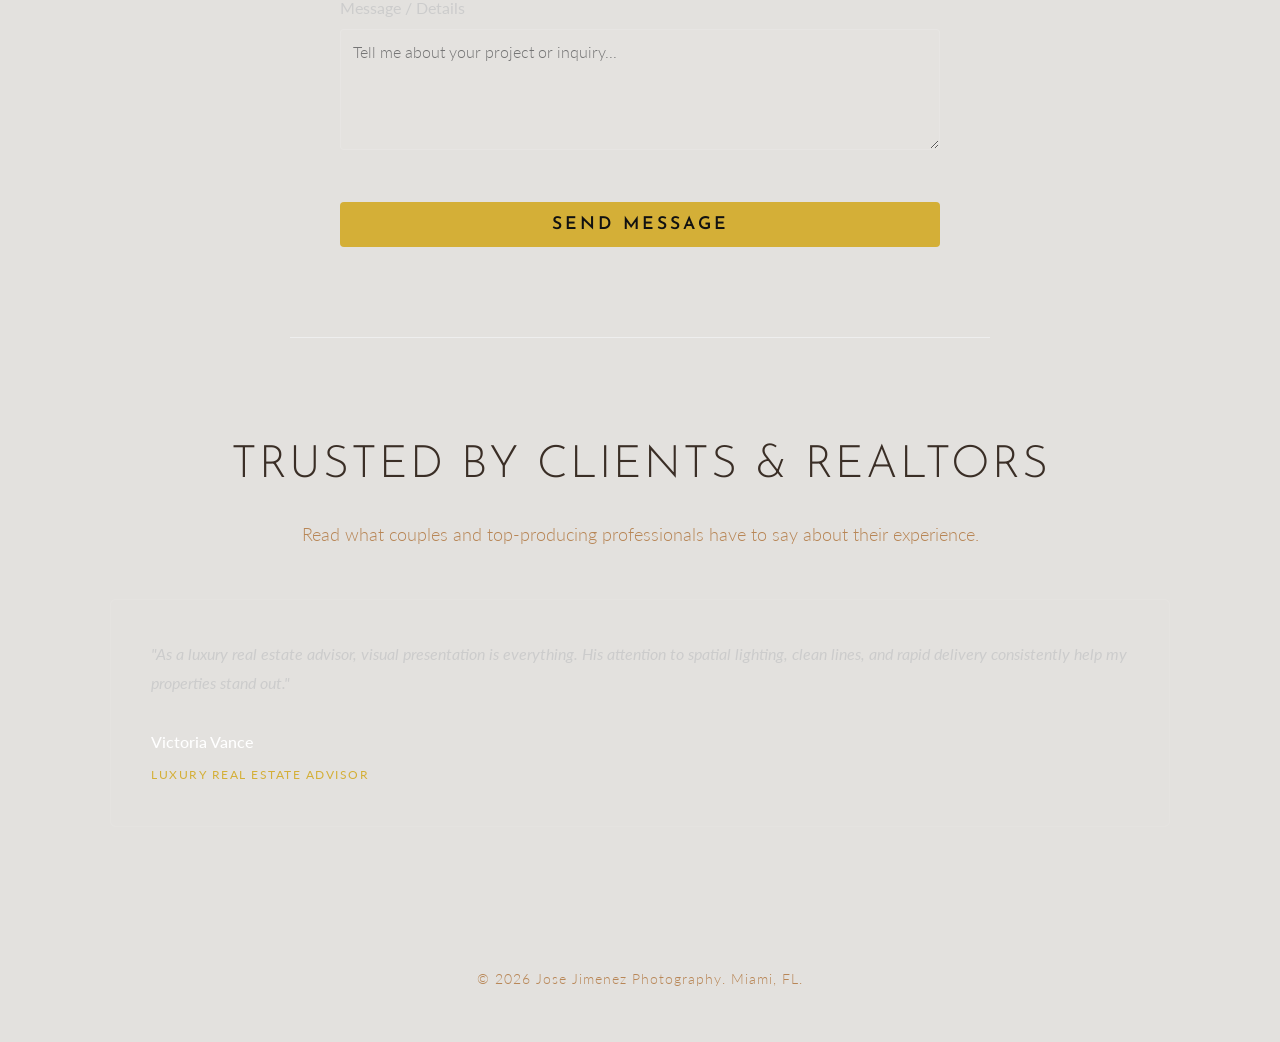
==== commit 300b6452: "Update real-estate.html" ====
--- a/real-estate.html
+++ b/real-estate.html
@@ -47,7 +47,7 @@
         
         <!-- Comparison Pair 1: Living Room -->
         <div style="margin-bottom: 50px;">
-            <h3 class="reveal" style="text-align: center; margin-bottom: 15px; font-weight: 300; font-size: 20px; color: #d4af37;">Living Room Transformation</h3>
+            <h3 class="reveal" style="text-align: center; margin-bottom: 15px; font-weight: 300; font-size: 20px; color: #2c2521;">Living Room Transformation</h3>
             <div class="comparison-container reveal">
                 <div class="comparison-img-wrapper comparison-after">
                     <img src="img/real-estate/1.jpg" alt="Final Living Room">
@@ -63,7 +63,7 @@
 
         <!-- Comparison Pair 2: Kitchen / Open Concept -->
         <div>
-            <h3 class="reveal" style="text-align: center; margin-bottom: 15px; font-weight: 300; font-size: 20px; color: #d4af37;">Modern Kitchen & Open Space</h3>
+            <h3 class="reveal" style="text-align: center; margin-bottom: 15px; font-weight: 300; font-size: 20px; color: #2c2521;">Modern Kitchen & Open Space</h3>
             <div class="comparison-container reveal">
                 <div class="comparison-img-wrapper comparison-after">
                     <img src="img/real-estate/3.jpg" alt="Final Kitchen">
--- a/style.css
+++ b/style.css
@@ -18,7 +18,7 @@
     --border-color: #eee;
 
     /* Real Estate Warm & Wood Notes (Light Mode) */
-    --re-bg: #fbf9f6;         /* Warm Alabaster */
+    --re-bg: #e3e1de;         /* Warm Alabaster */
     --re-surface: #f2ede4;    /* Soft Warm Linen */
     --re-wood-dark: #3a2e26;  /* Rich Walnut */
     --re-wood-warm: #b88656;  /* Amber Teak Accent */
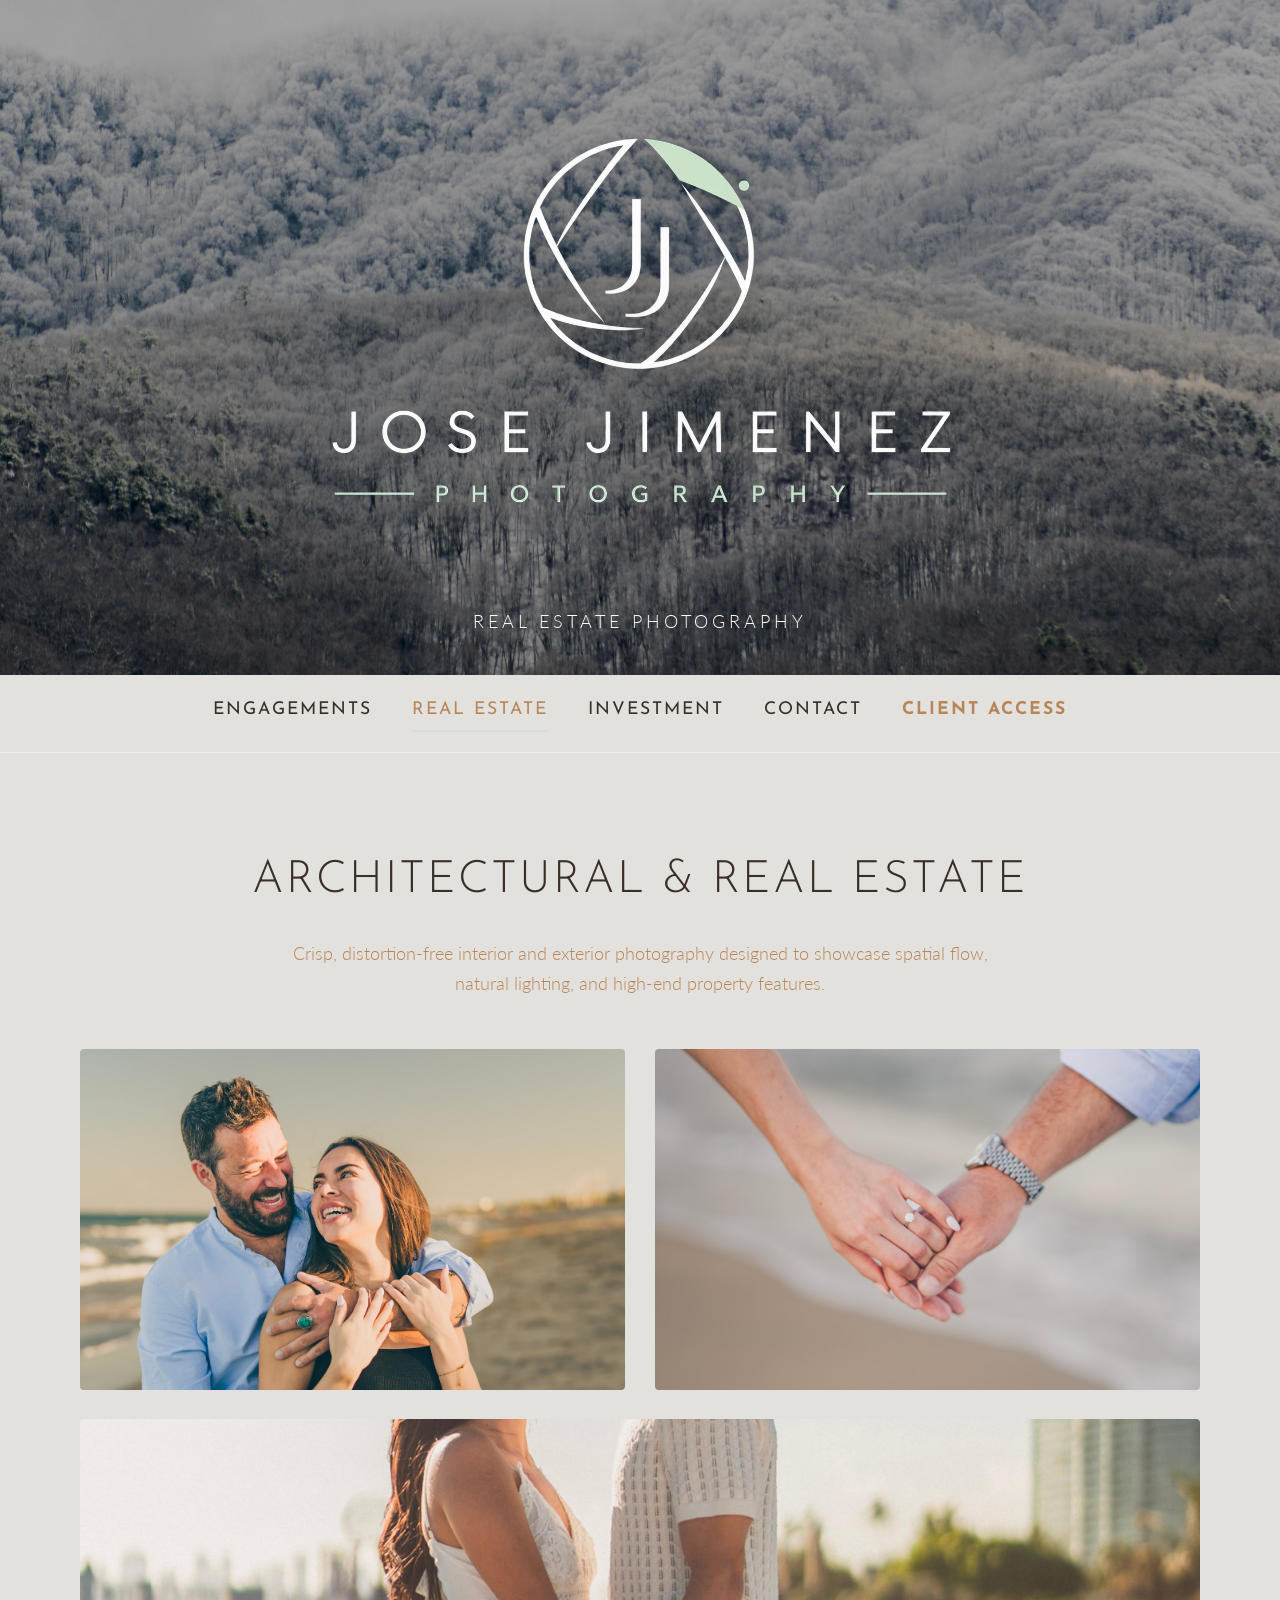
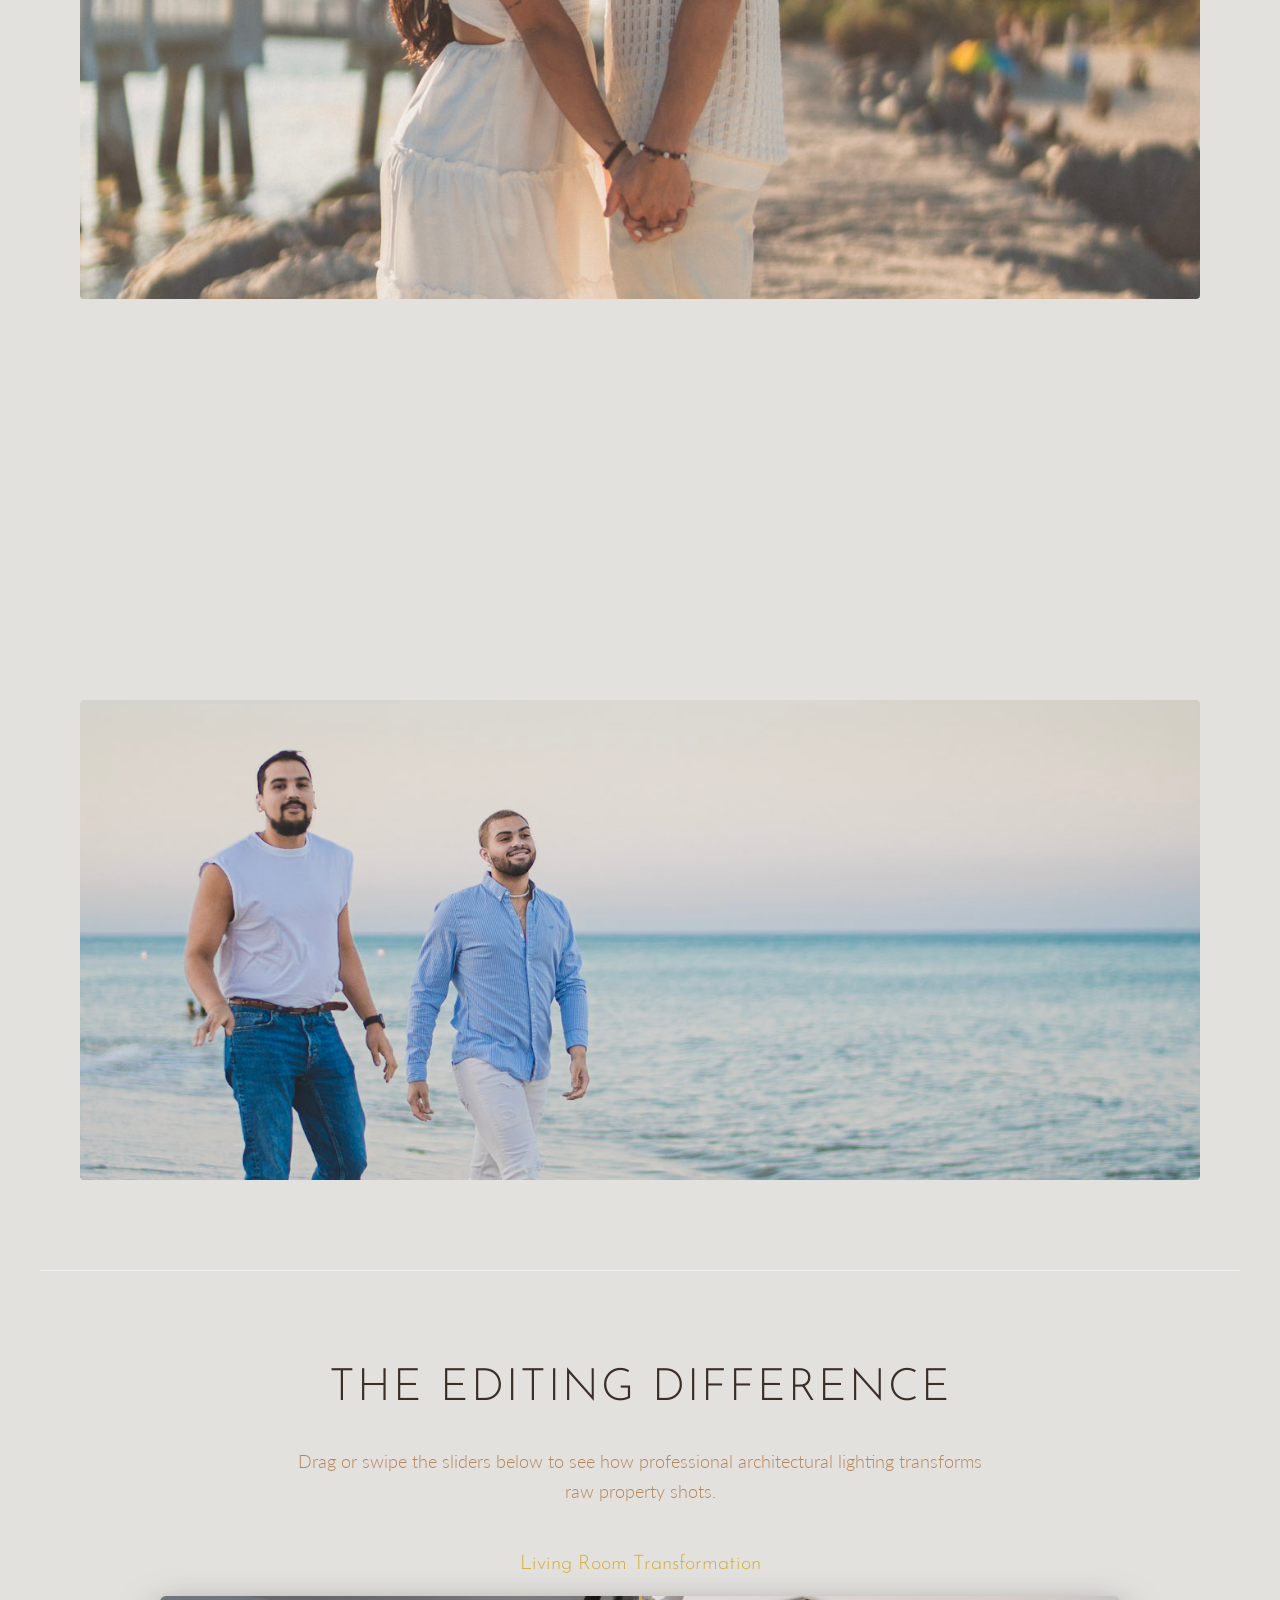
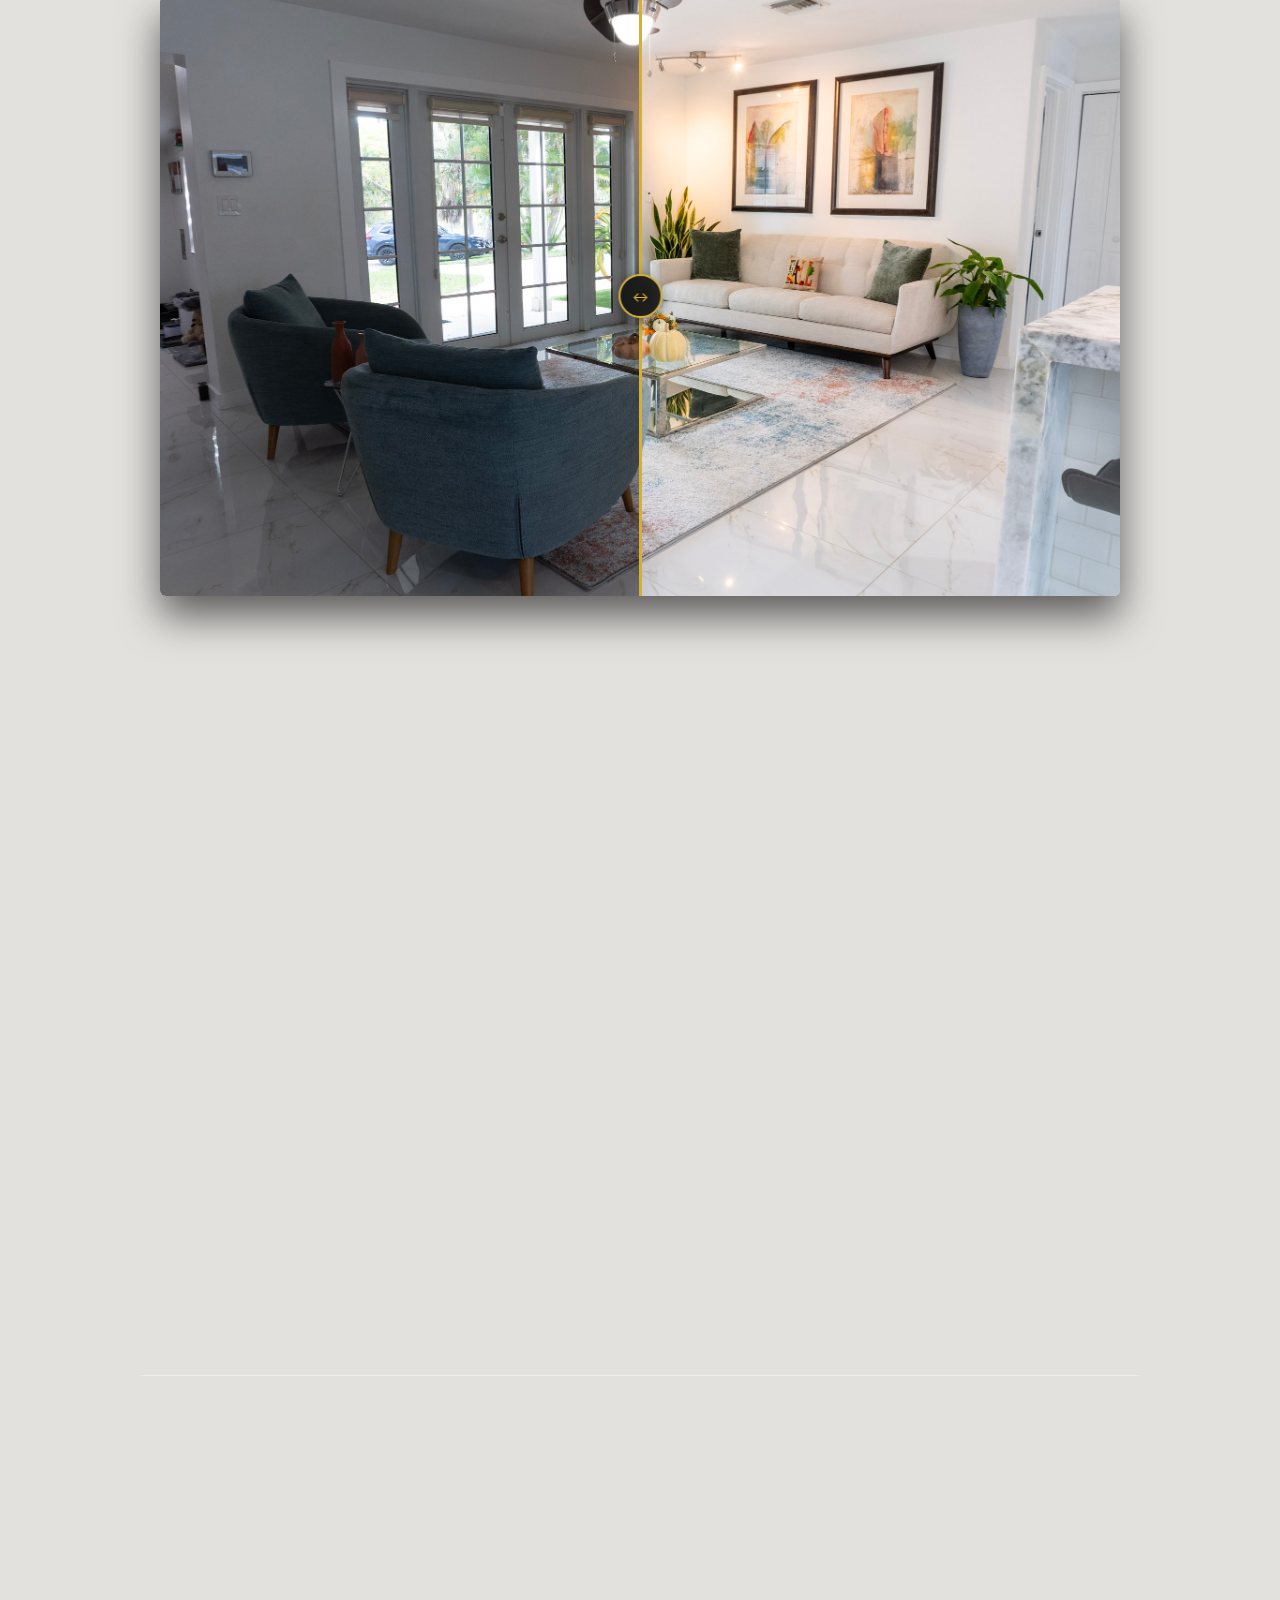
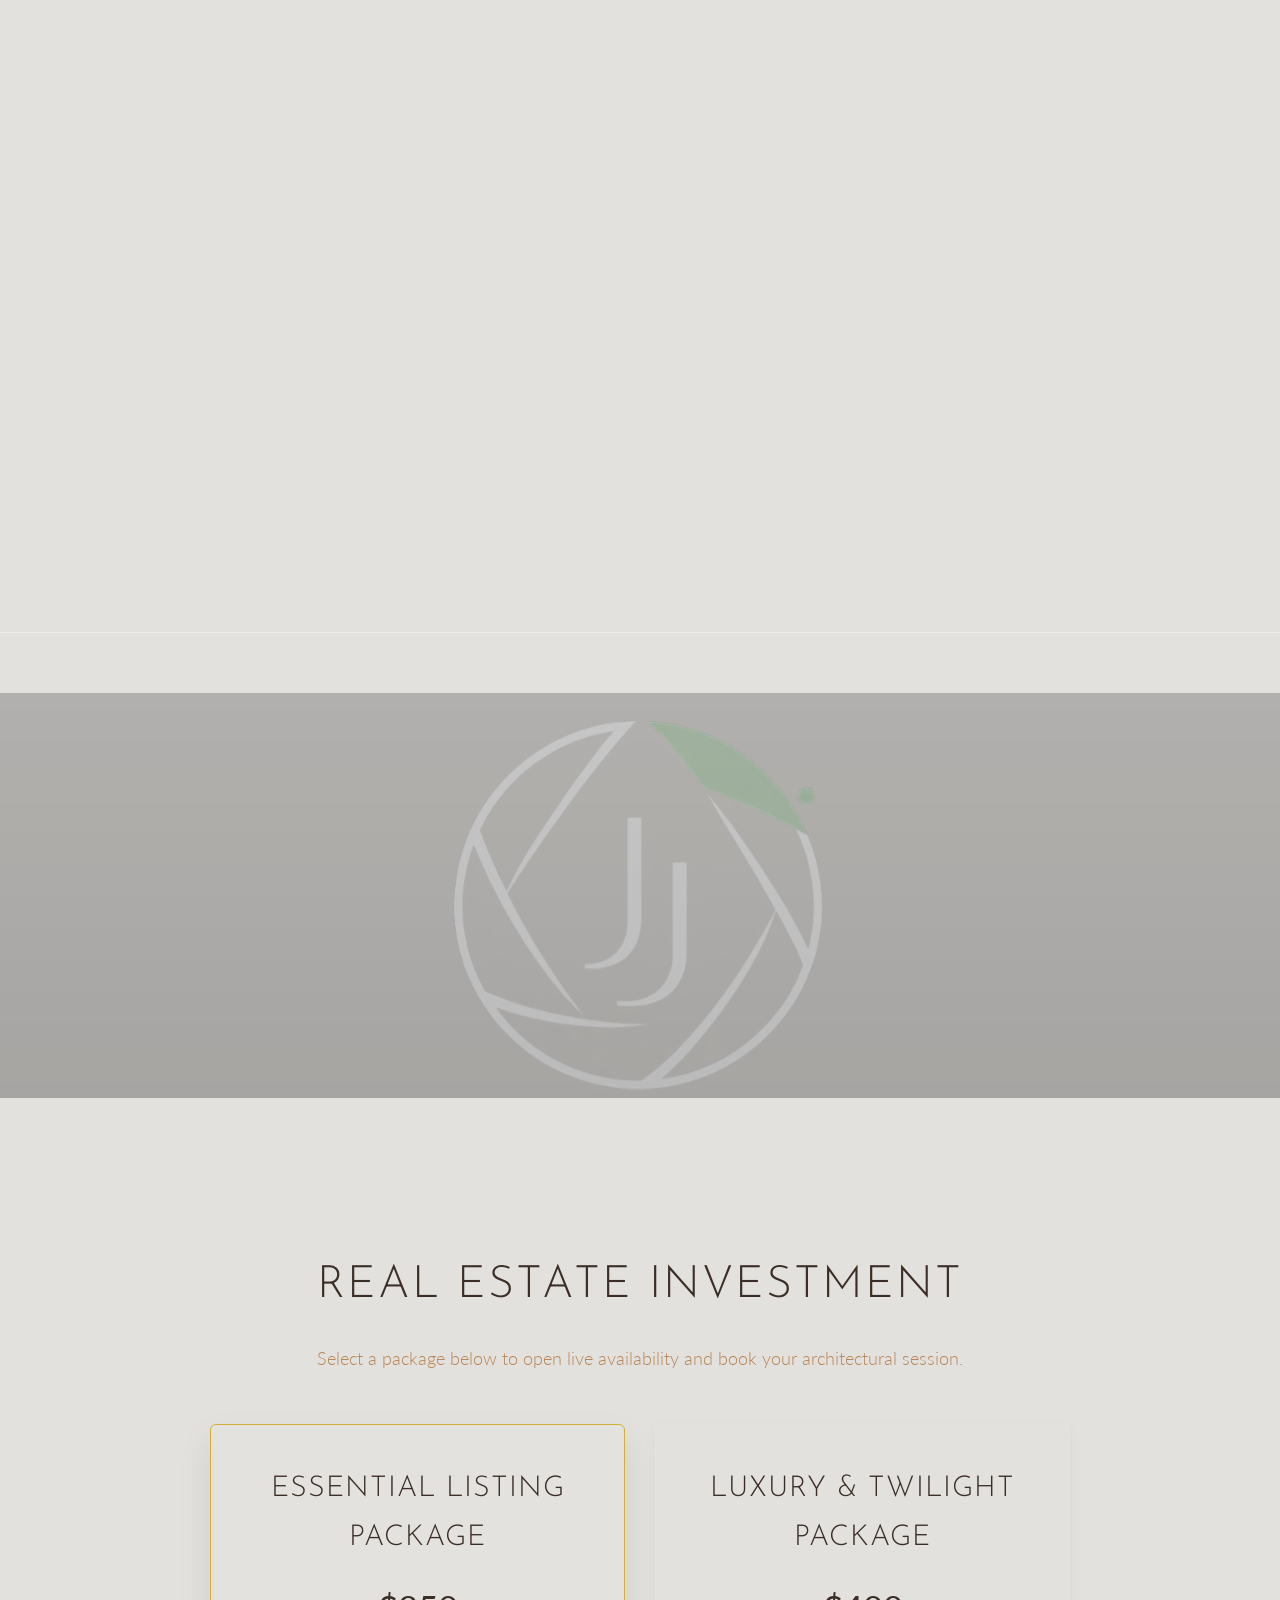
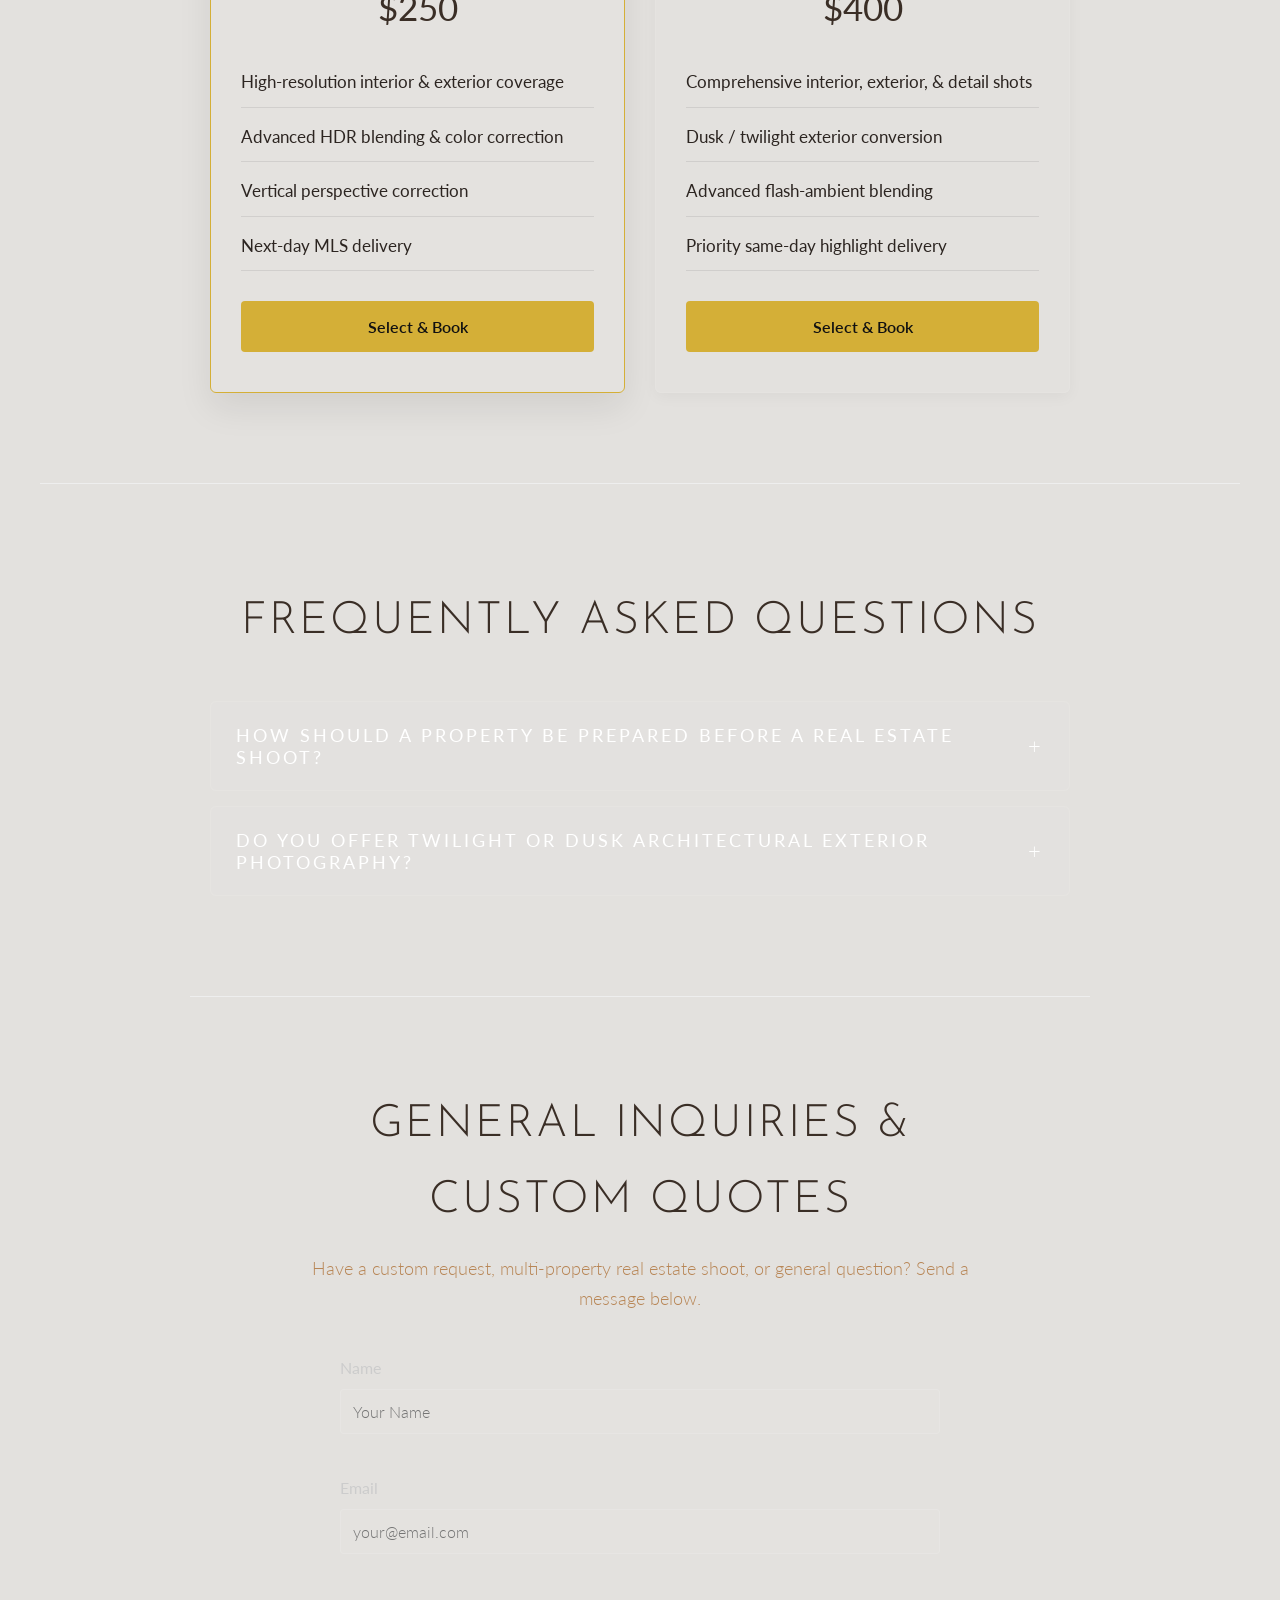
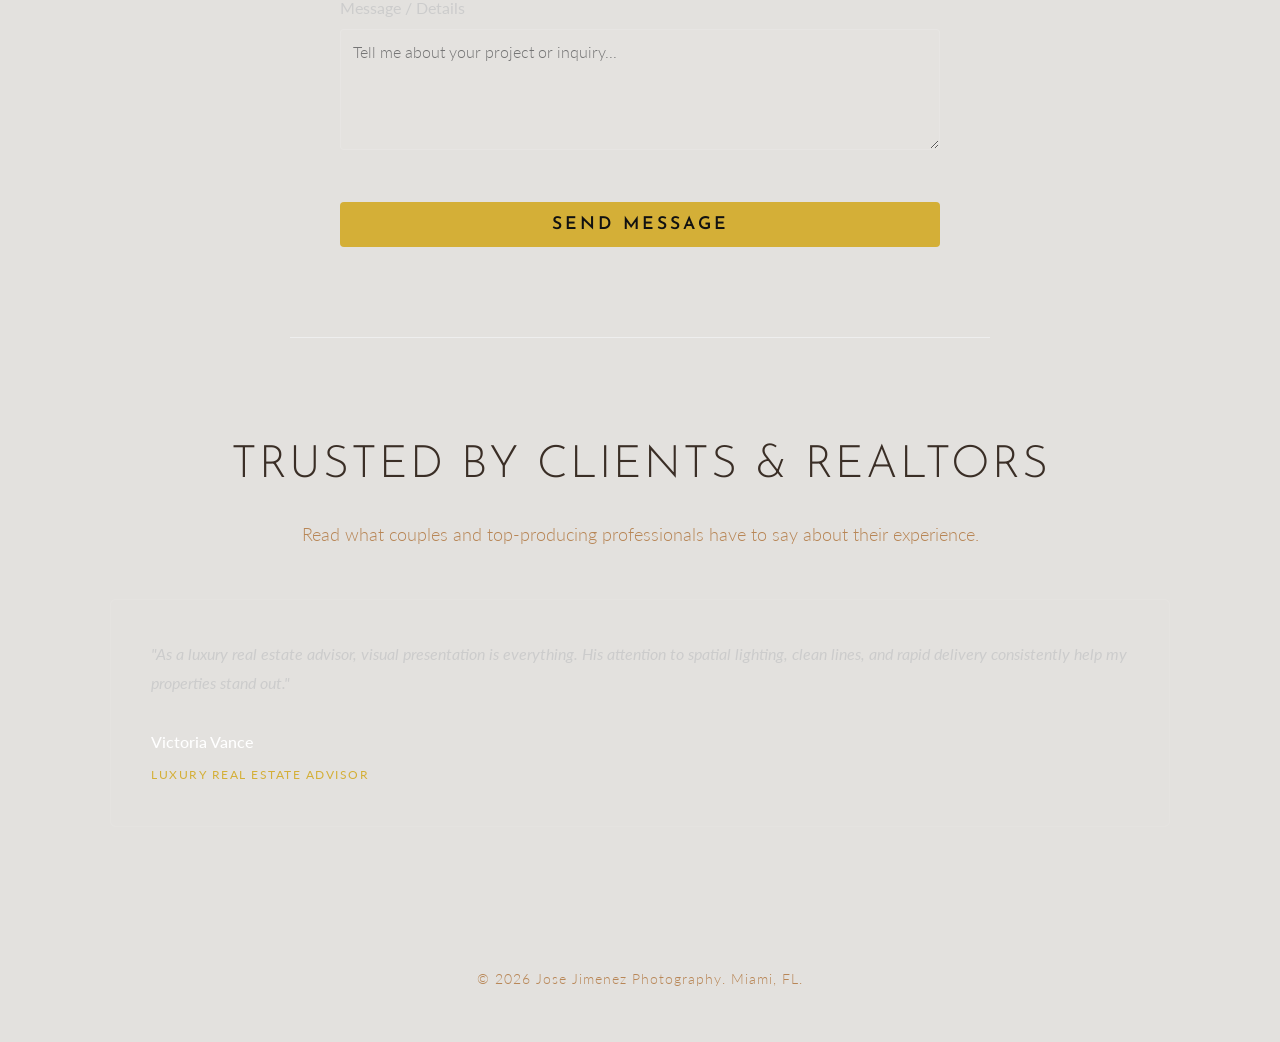
==== commit bb320aa9: "Update real-estate.html" ====
--- a/real-estate.html
+++ b/real-estate.html
@@ -47,7 +47,7 @@
         
         <!-- Comparison Pair 1: Living Room -->
         <div style="margin-bottom: 50px;">
-            <h3 class="reveal" style="text-align: center; margin-bottom: 15px; font-weight: 300; font-size: 20px; color: #2c2521;">Living Room Transformation</h3>
+            <h3 class="reveal" style="text-align: center; margin-bottom: 15px; font-weight: 300; font-size: 20px; color: #d4af37;">Living Room Transformation</h3>
             <div class="comparison-container reveal">
                 <div class="comparison-img-wrapper comparison-after">
                     <img src="img/real-estate/1.jpg" alt="Final Living Room">
@@ -63,7 +63,7 @@
 
         <!-- Comparison Pair 2: Kitchen / Open Concept -->
         <div>
-            <h3 class="reveal" style="text-align: center; margin-bottom: 15px; font-weight: 300; font-size: 20px; color: #2c2521;">Modern Kitchen & Open Space</h3>
+            <h3 class="reveal" style="text-align: center; margin-bottom: 15px; font-weight: 300; font-size: 20px; color: #d4af37;">Modern Kitchen & Open Space</h3>
             <div class="comparison-container reveal">
                 <div class="comparison-img-wrapper comparison-after">
                     <img src="img/real-estate/3.jpg" alt="Final Kitchen">
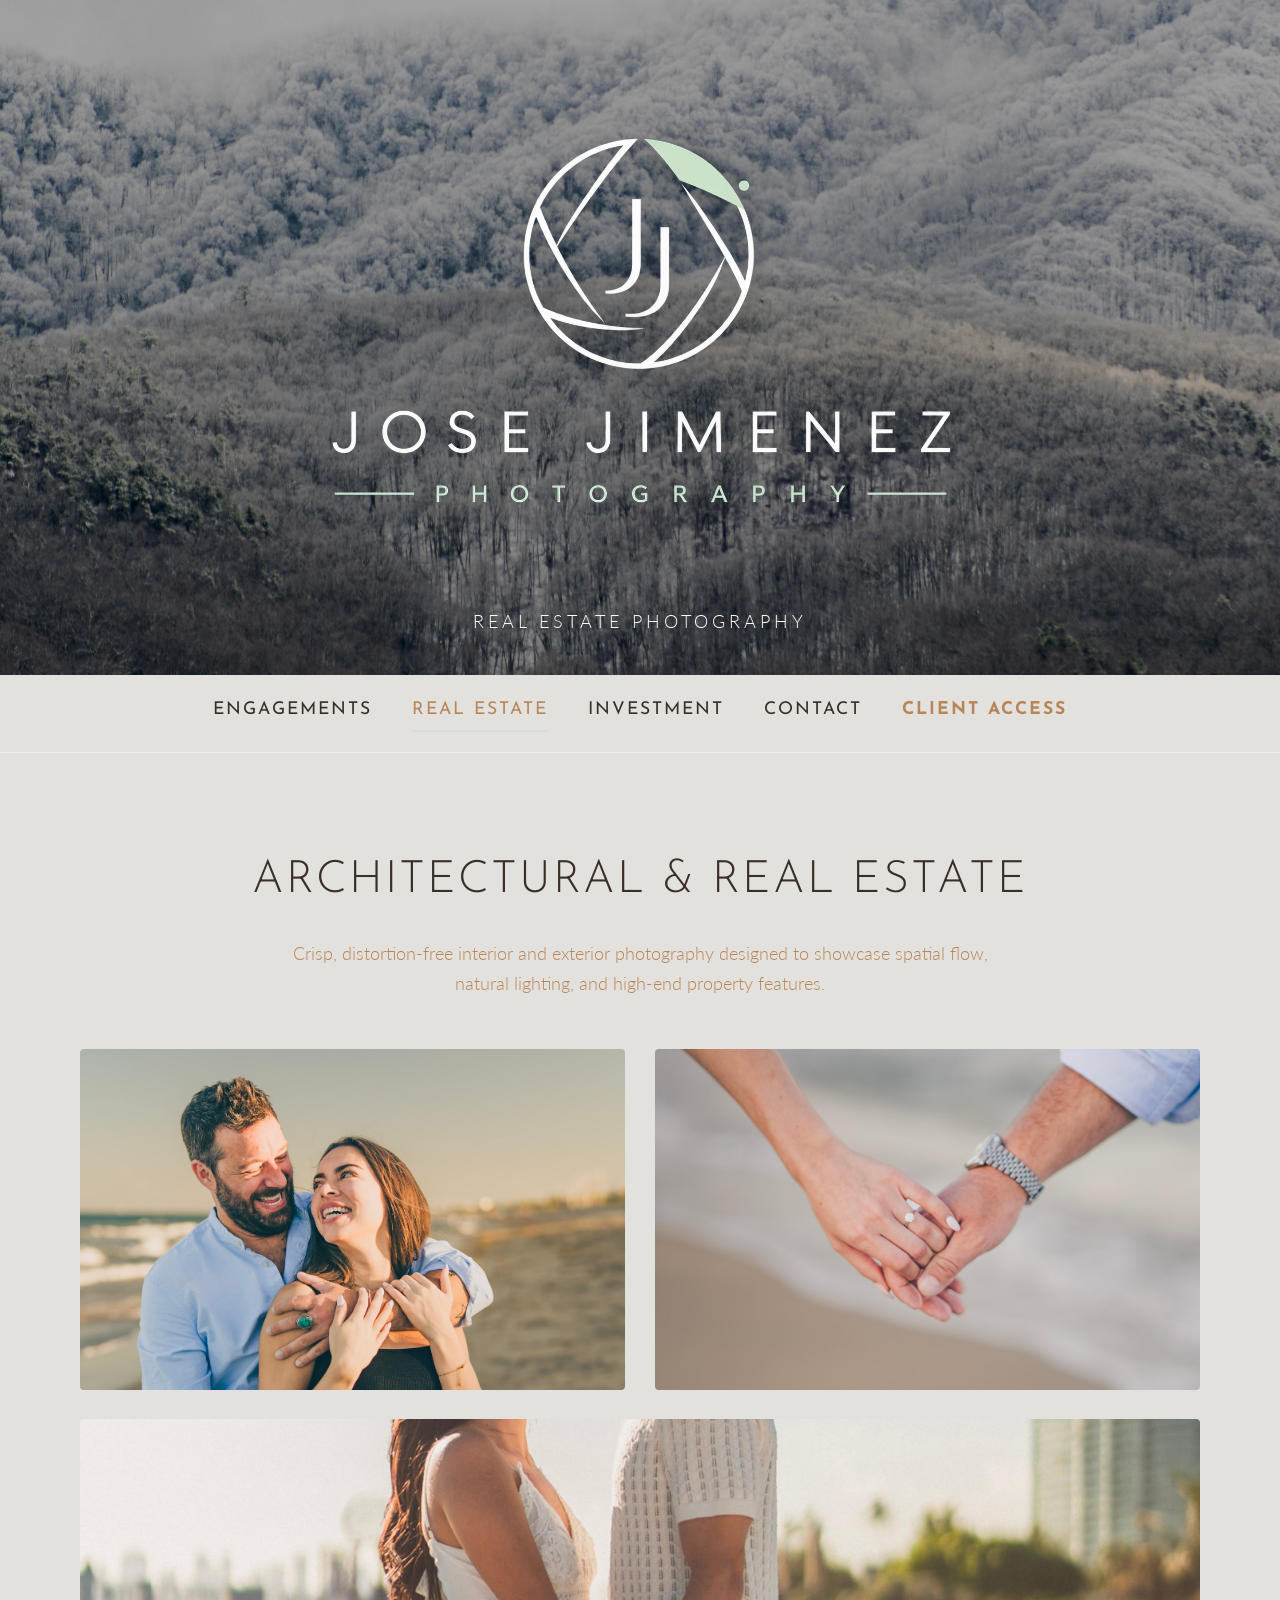
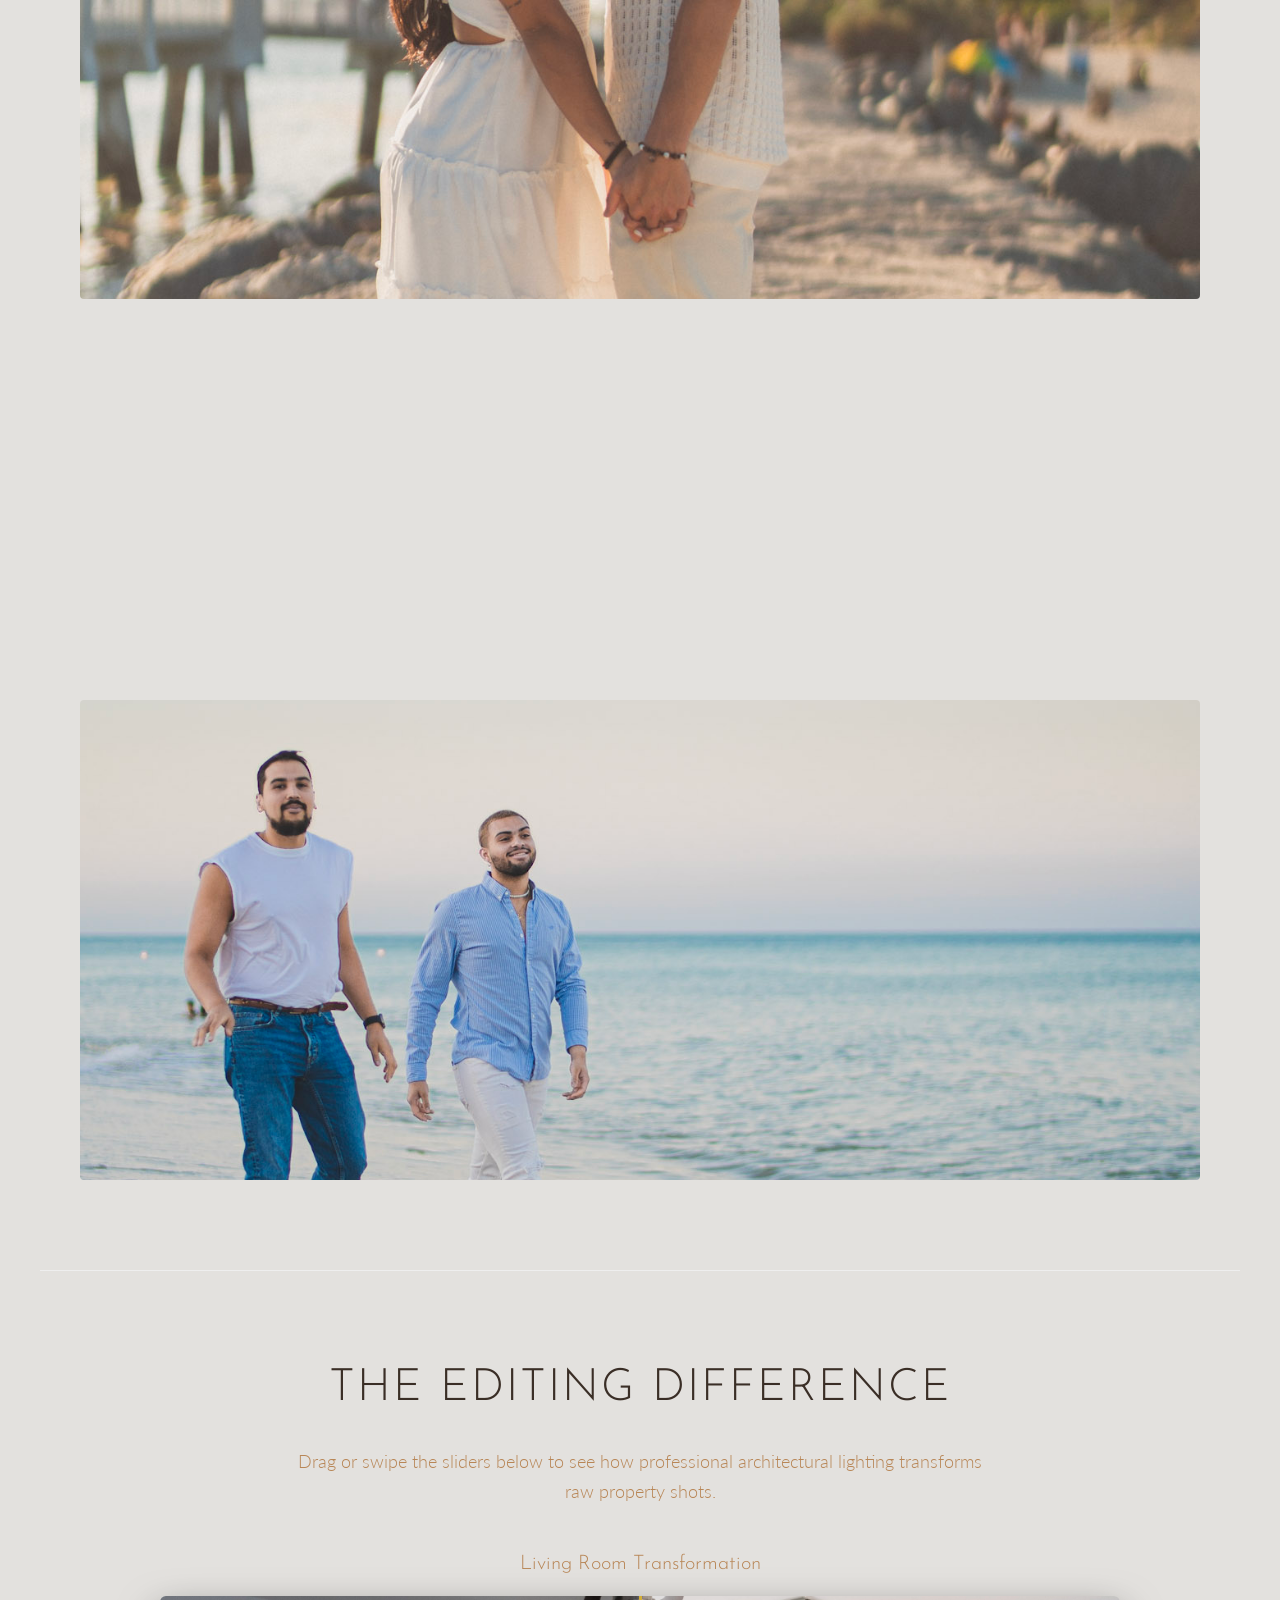
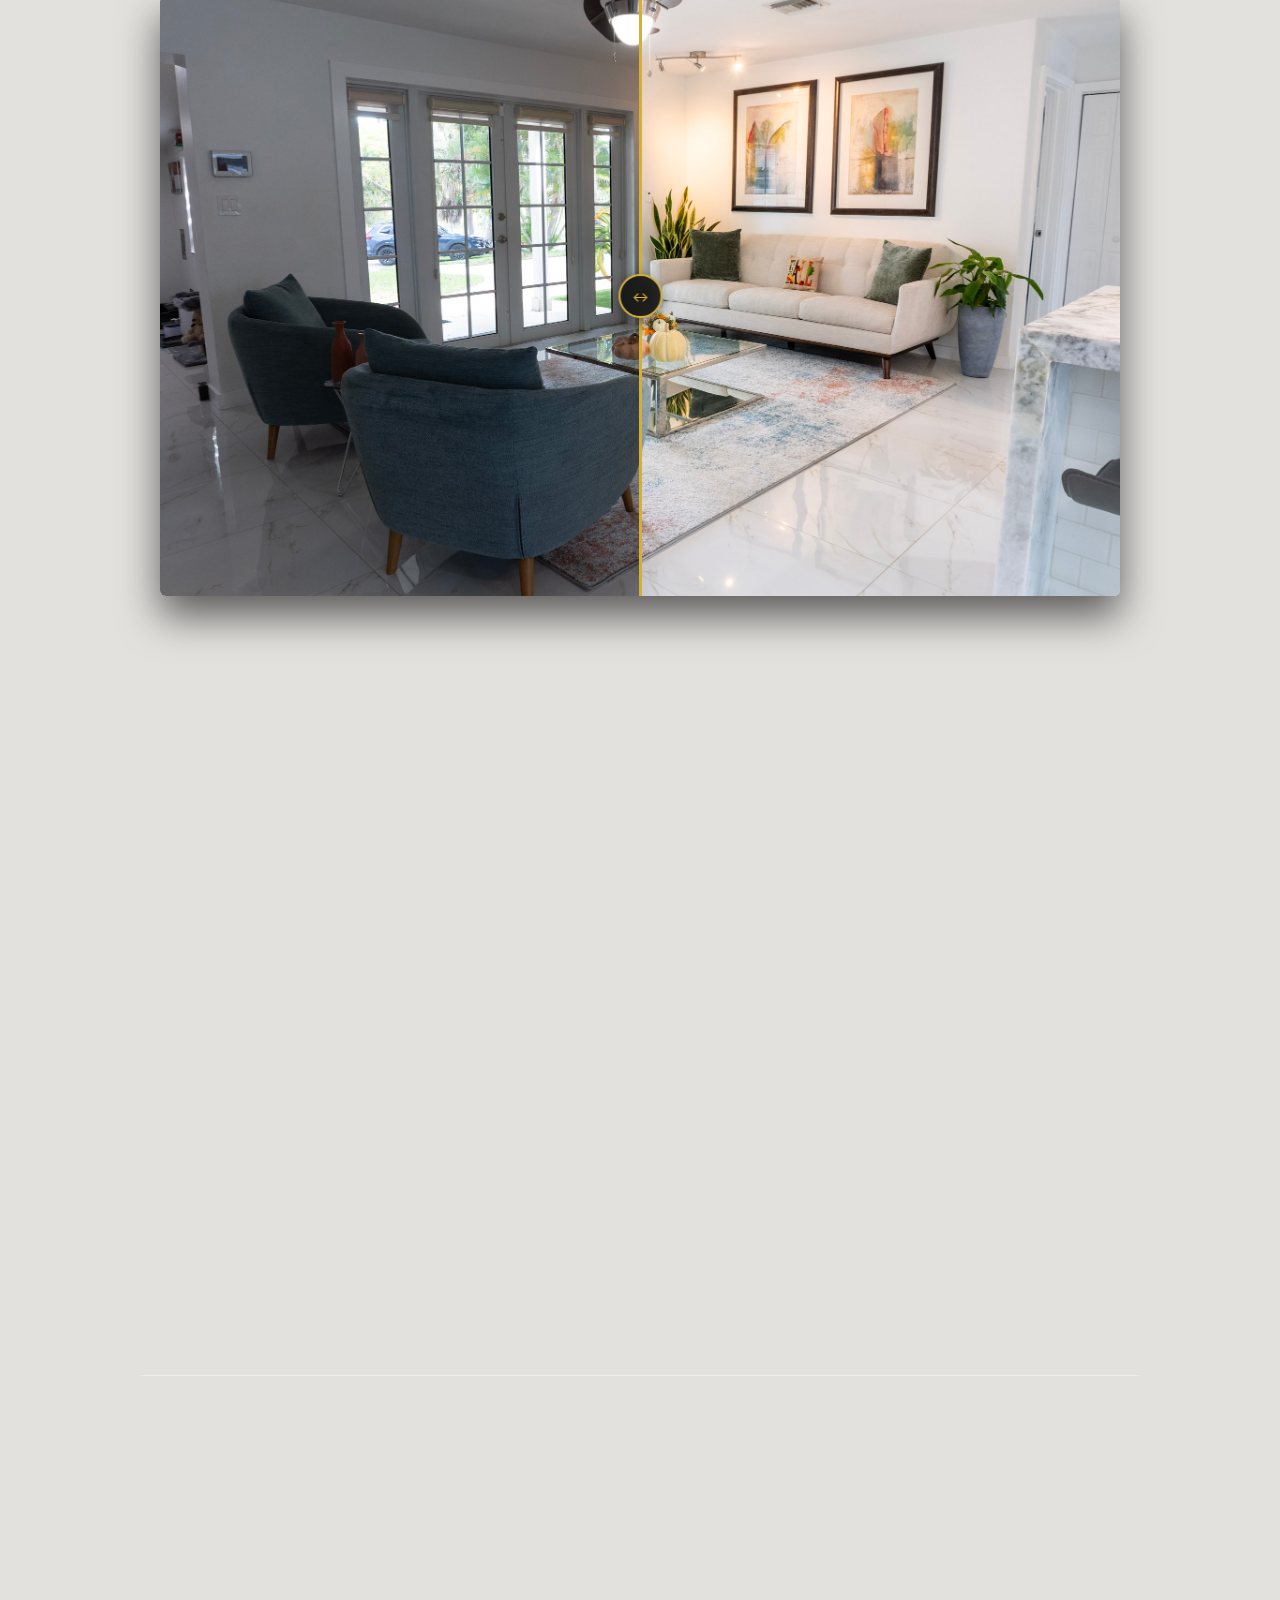
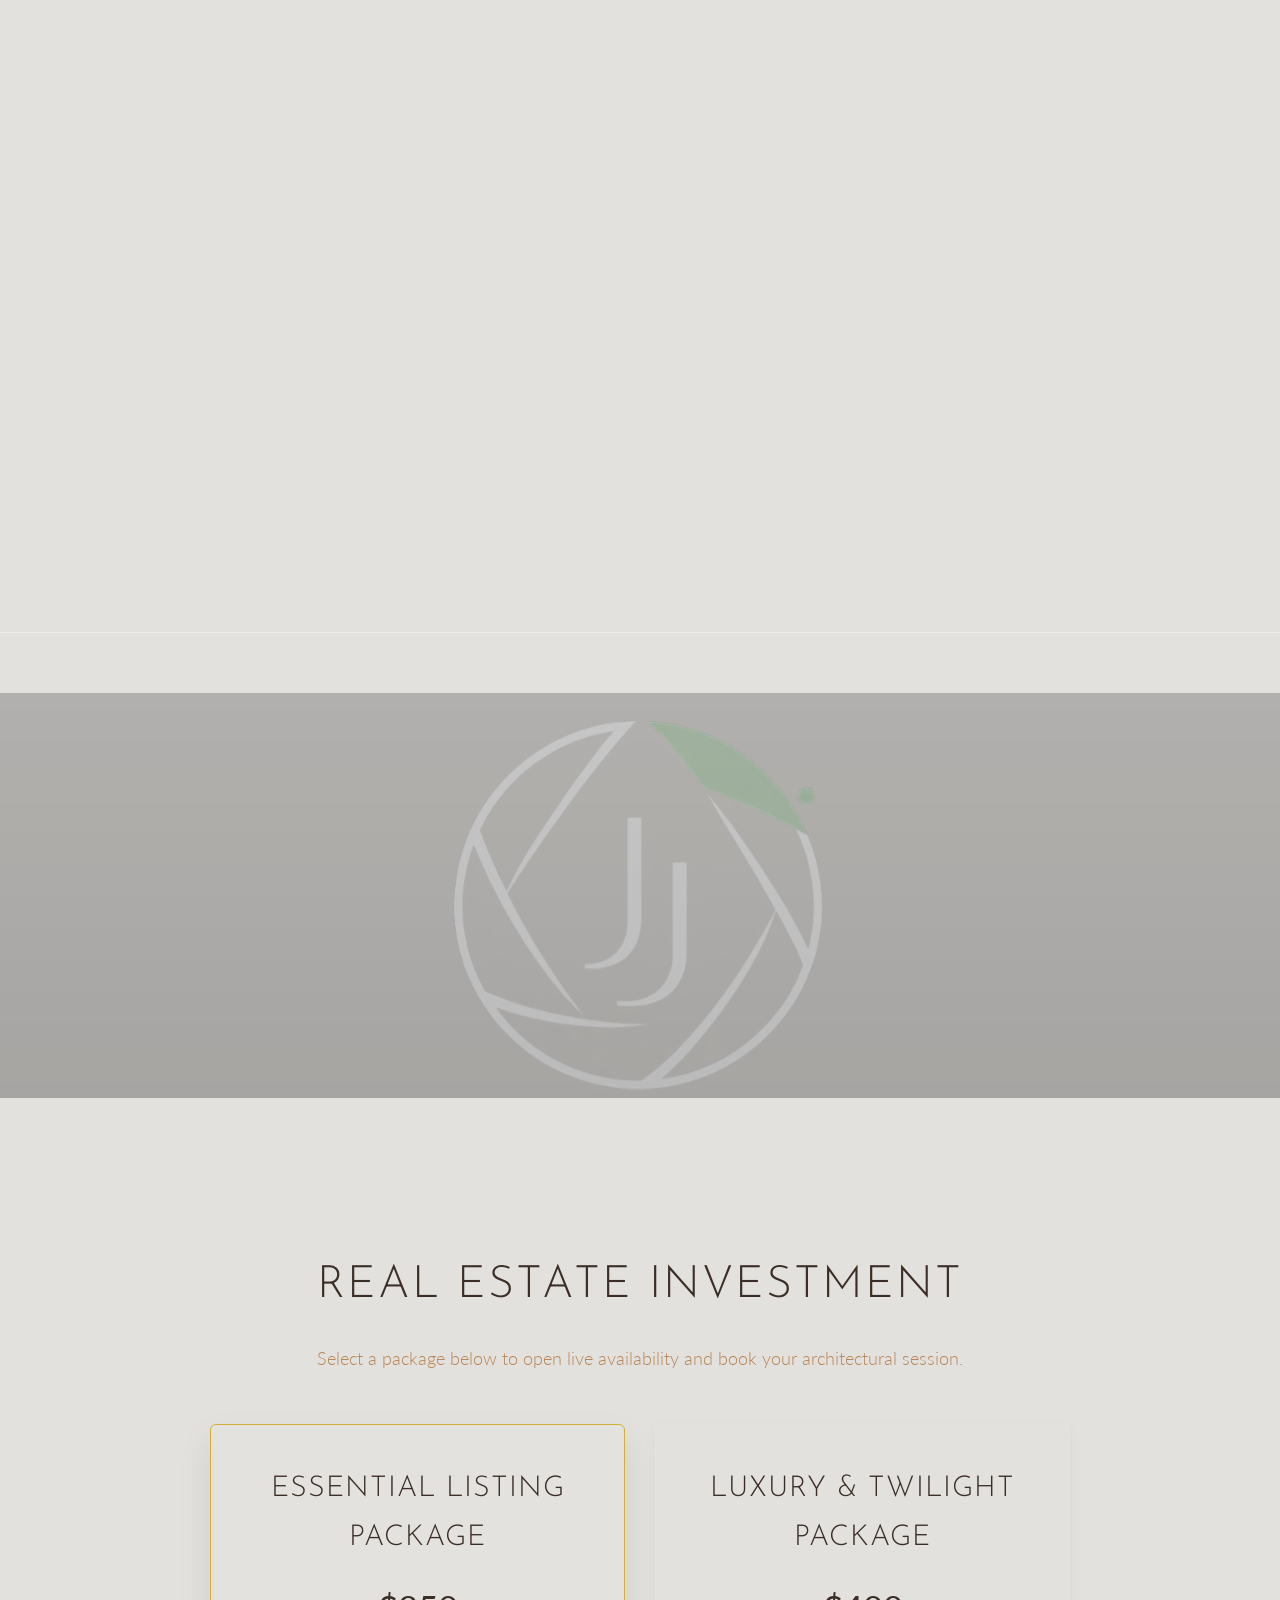
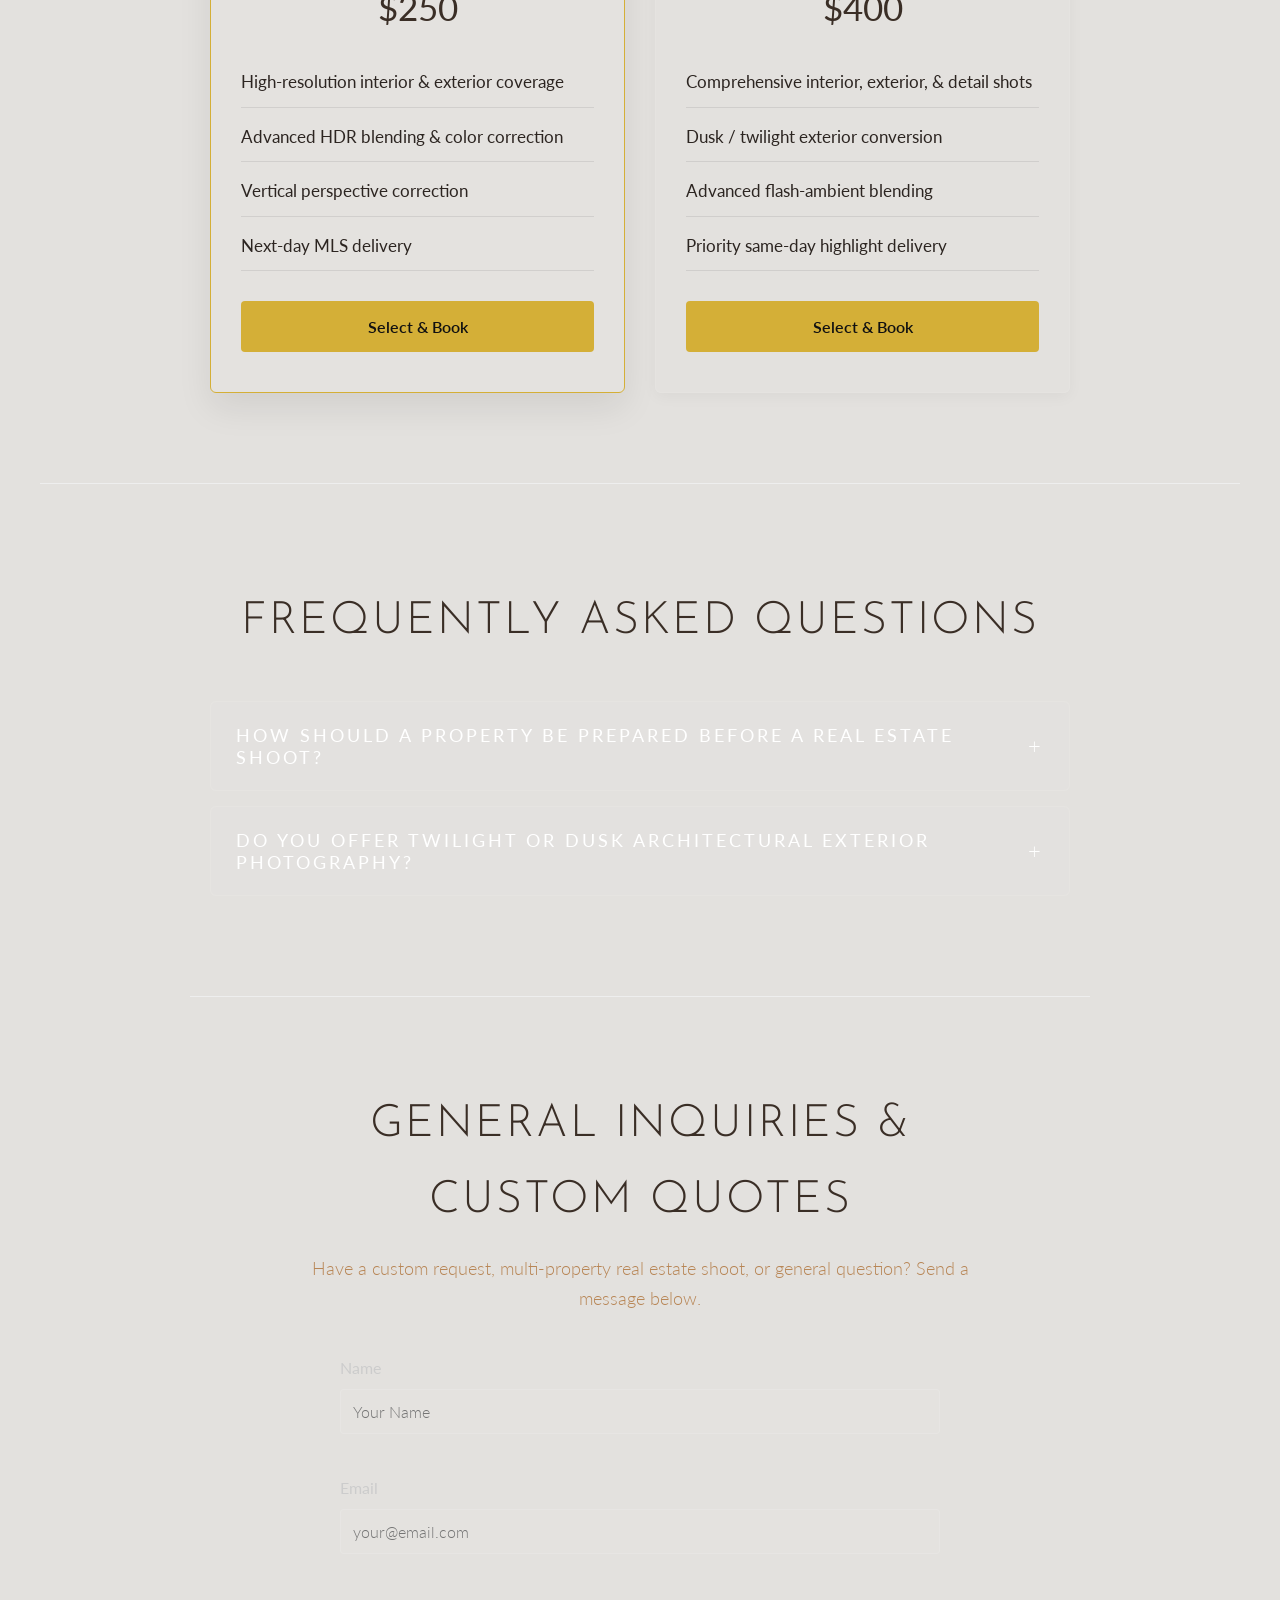
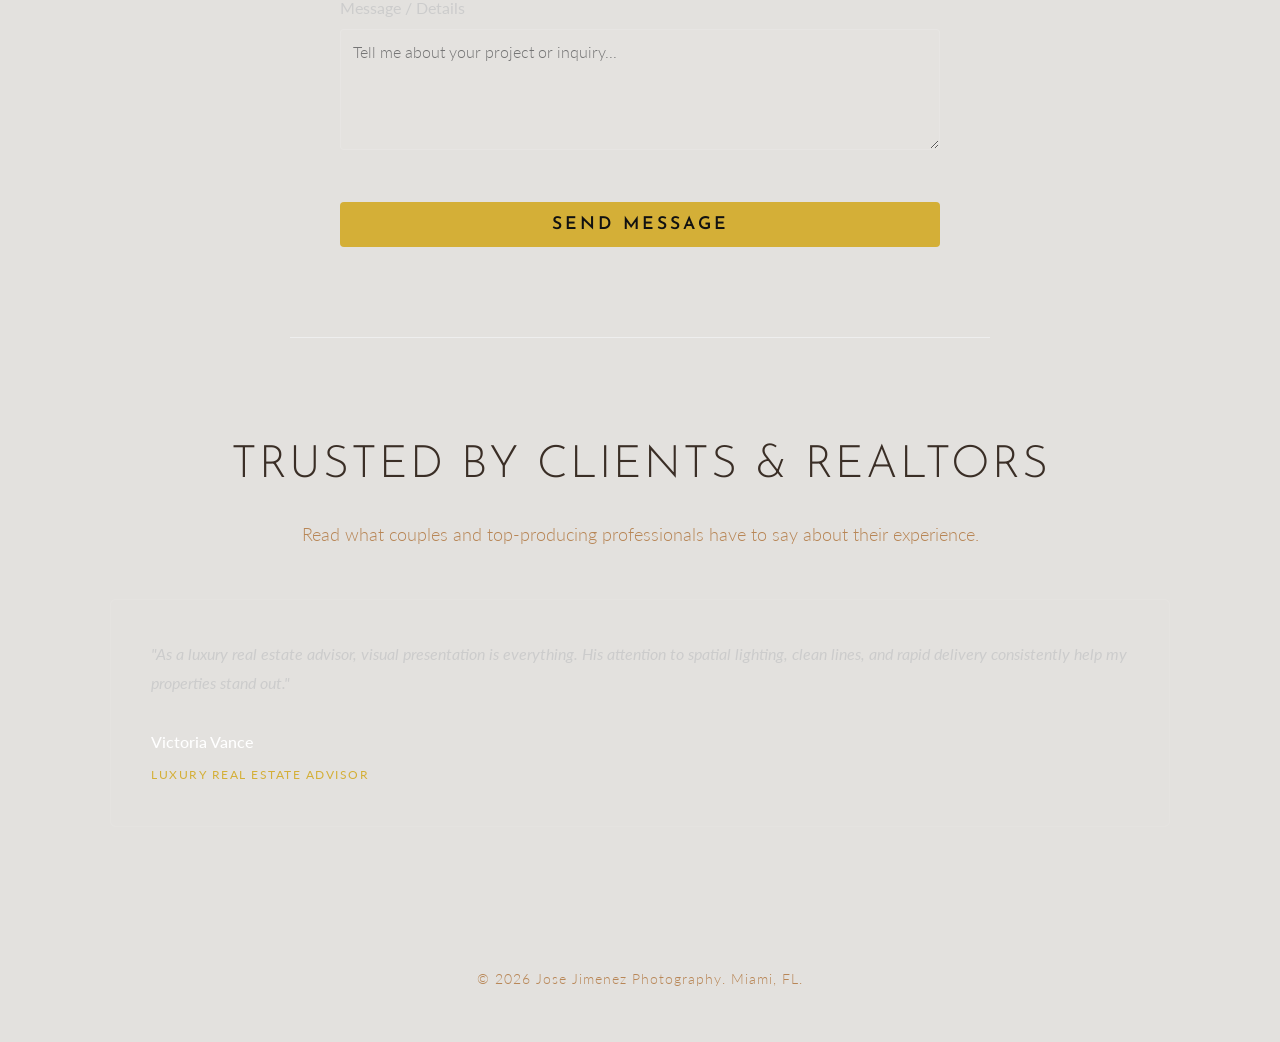
==== commit 42495d17: "accent" ====
--- a/real-estate.html
+++ b/real-estate.html
@@ -47,7 +47,7 @@
         
         <!-- Comparison Pair 1: Living Room -->
         <div style="margin-bottom: 50px;">
-            <h3 class="reveal" style="text-align: center; margin-bottom: 15px; font-weight: 300; font-size: 20px; color: #d4af37;">Living Room Transformation</h3>
+            <h3 class="reveal comparison-title">Living Room Transformation</h3>
             <div class="comparison-container reveal">
                 <div class="comparison-img-wrapper comparison-after">
                     <img src="img/real-estate/1.jpg" alt="Final Living Room">
@@ -63,7 +63,7 @@
 
         <!-- Comparison Pair 2: Kitchen / Open Concept -->
         <div>
-            <h3 class="reveal" style="text-align: center; margin-bottom: 15px; font-weight: 300; font-size: 20px; color: #d4af37;">Modern Kitchen & Open Space</h3>
+            <h3 class="reveal comparison-title">Modern Kitchen & Open Space</h3>
             <div class="comparison-container reveal">
                 <div class="comparison-img-wrapper comparison-after">
                     <img src="img/real-estate/3.jpg" alt="Final Kitchen">
--- a/style.css
+++ b/style.css
@@ -126,7 +126,13 @@
     position: relative;
     overflow: hidden;
 }
-
+.comparison-title {
+    text-align: center;
+    margin-bottom: 15px;
+    font-weight: 300;
+    font-size: 20px;
+    color: var(--re-wood-warm); /* Automatically switches based on active theme! */
+}
 .hero-bg, .divider-bg {
     position: absolute;
     top: -50%;
